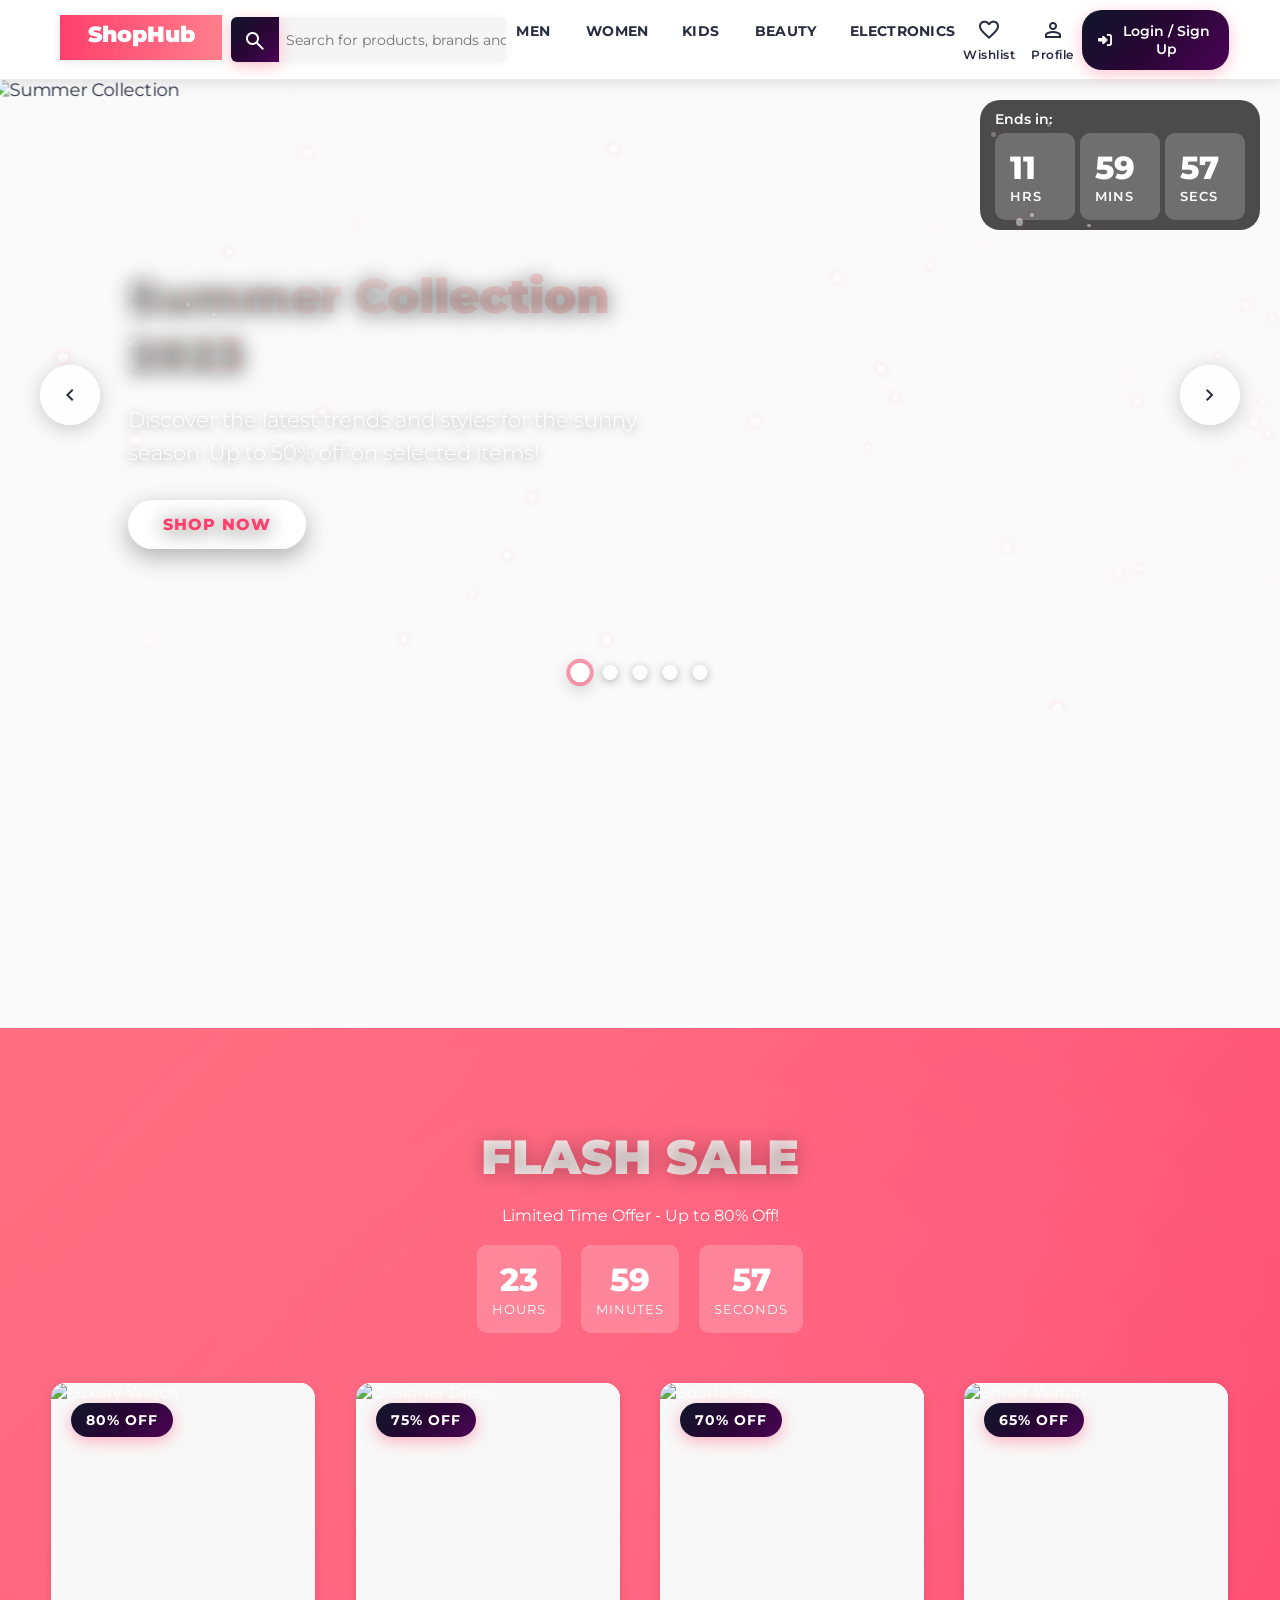
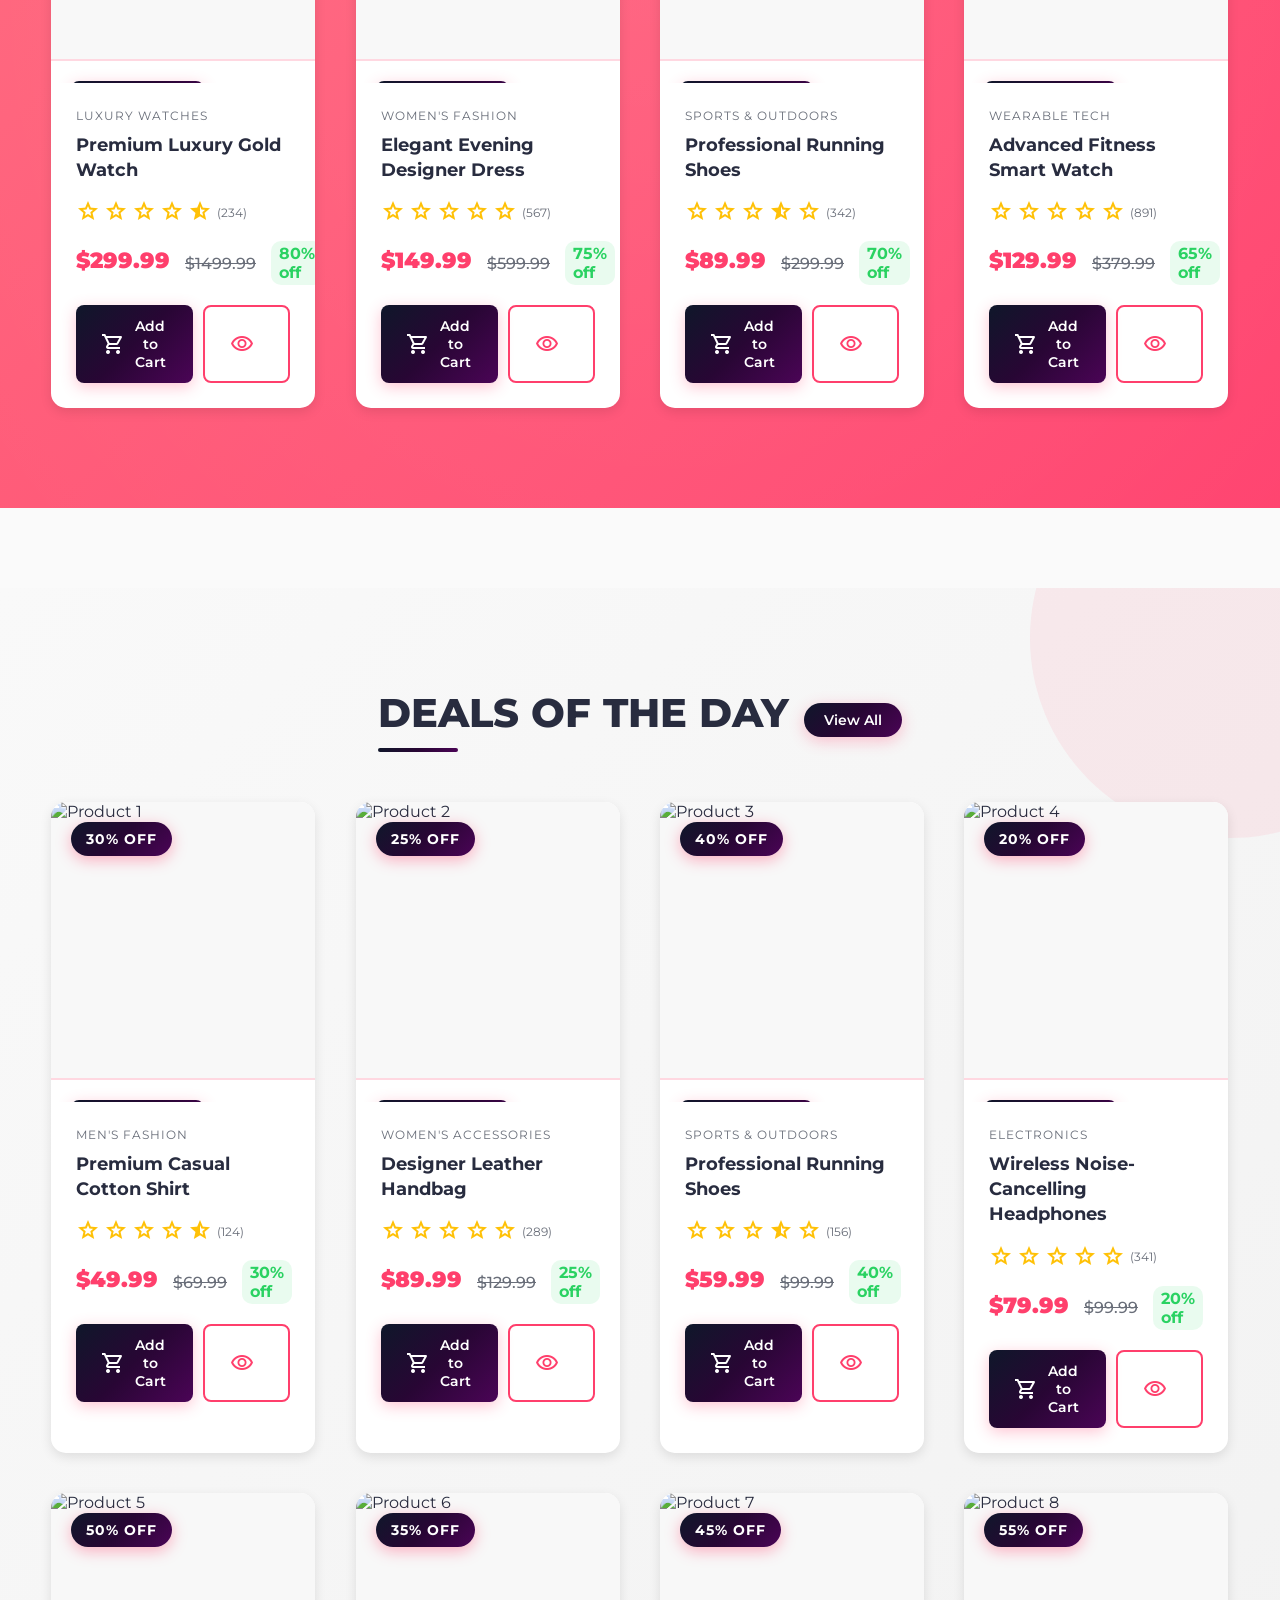
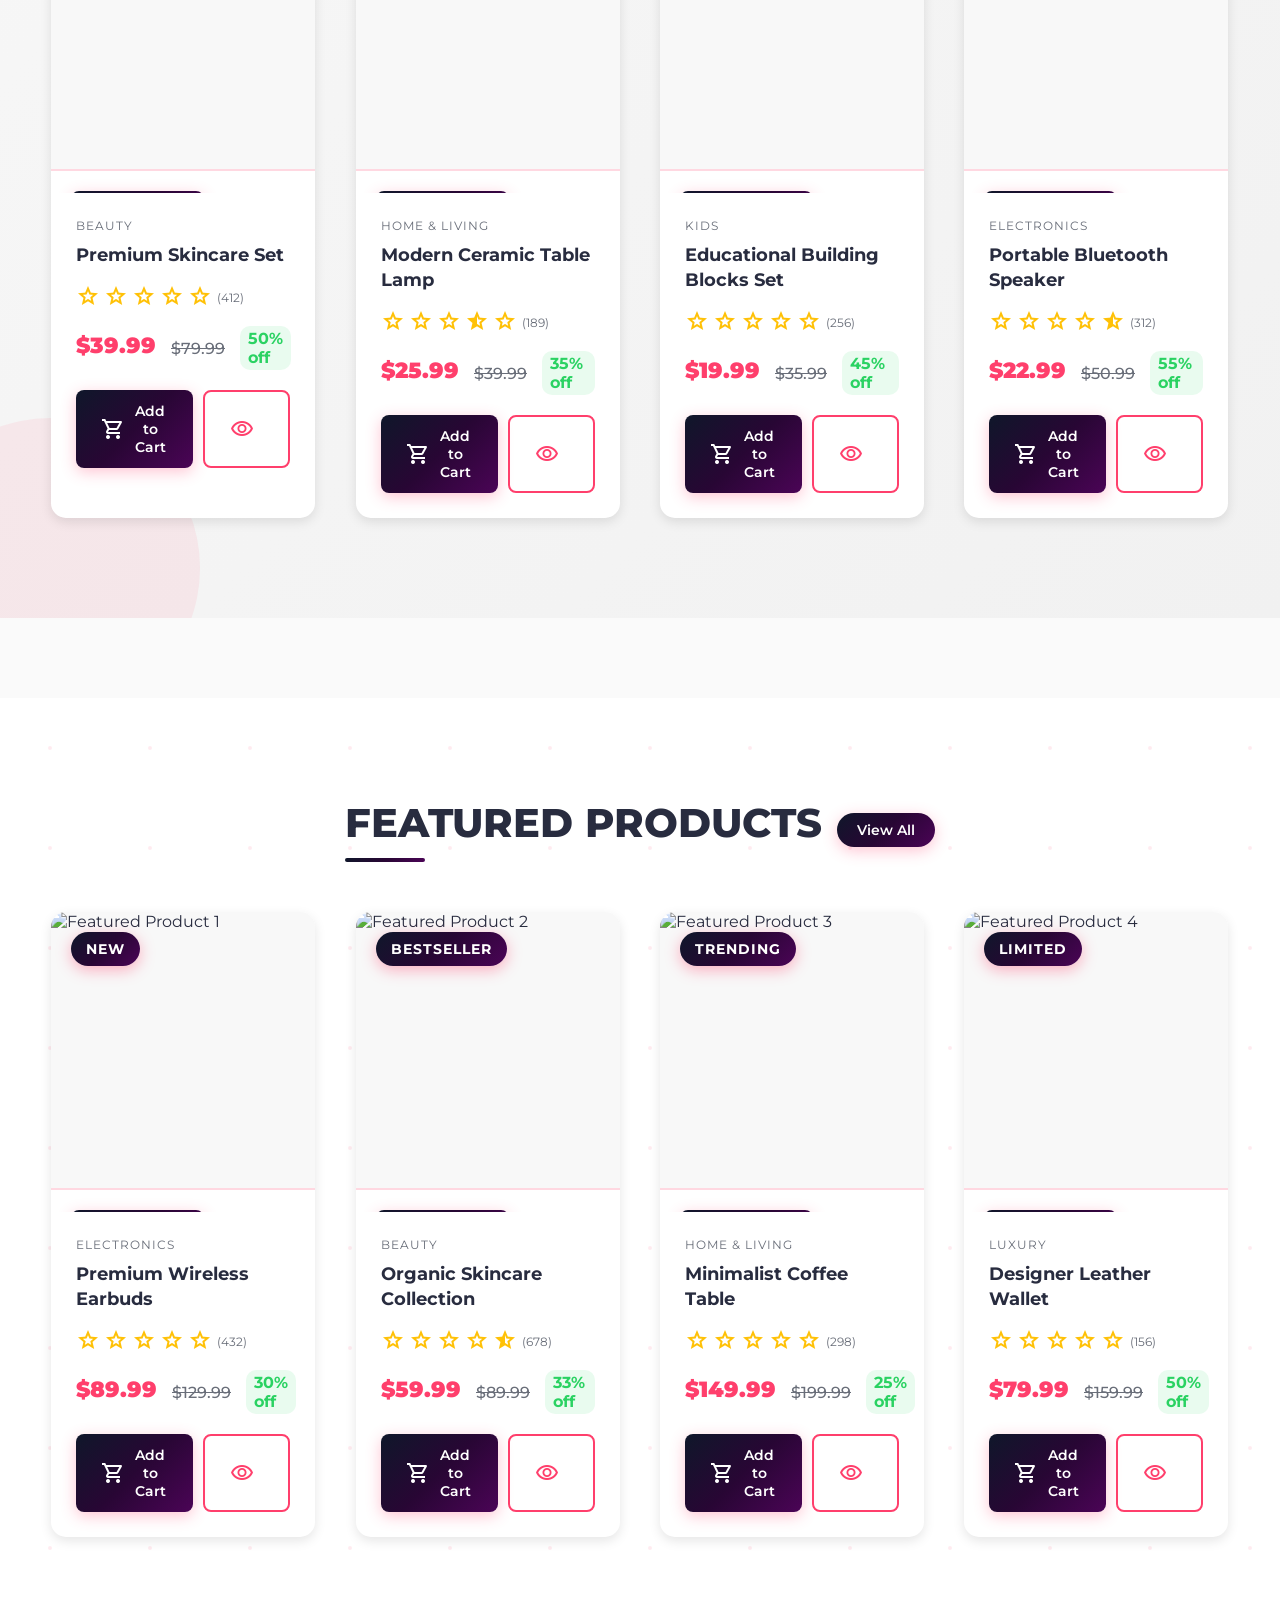
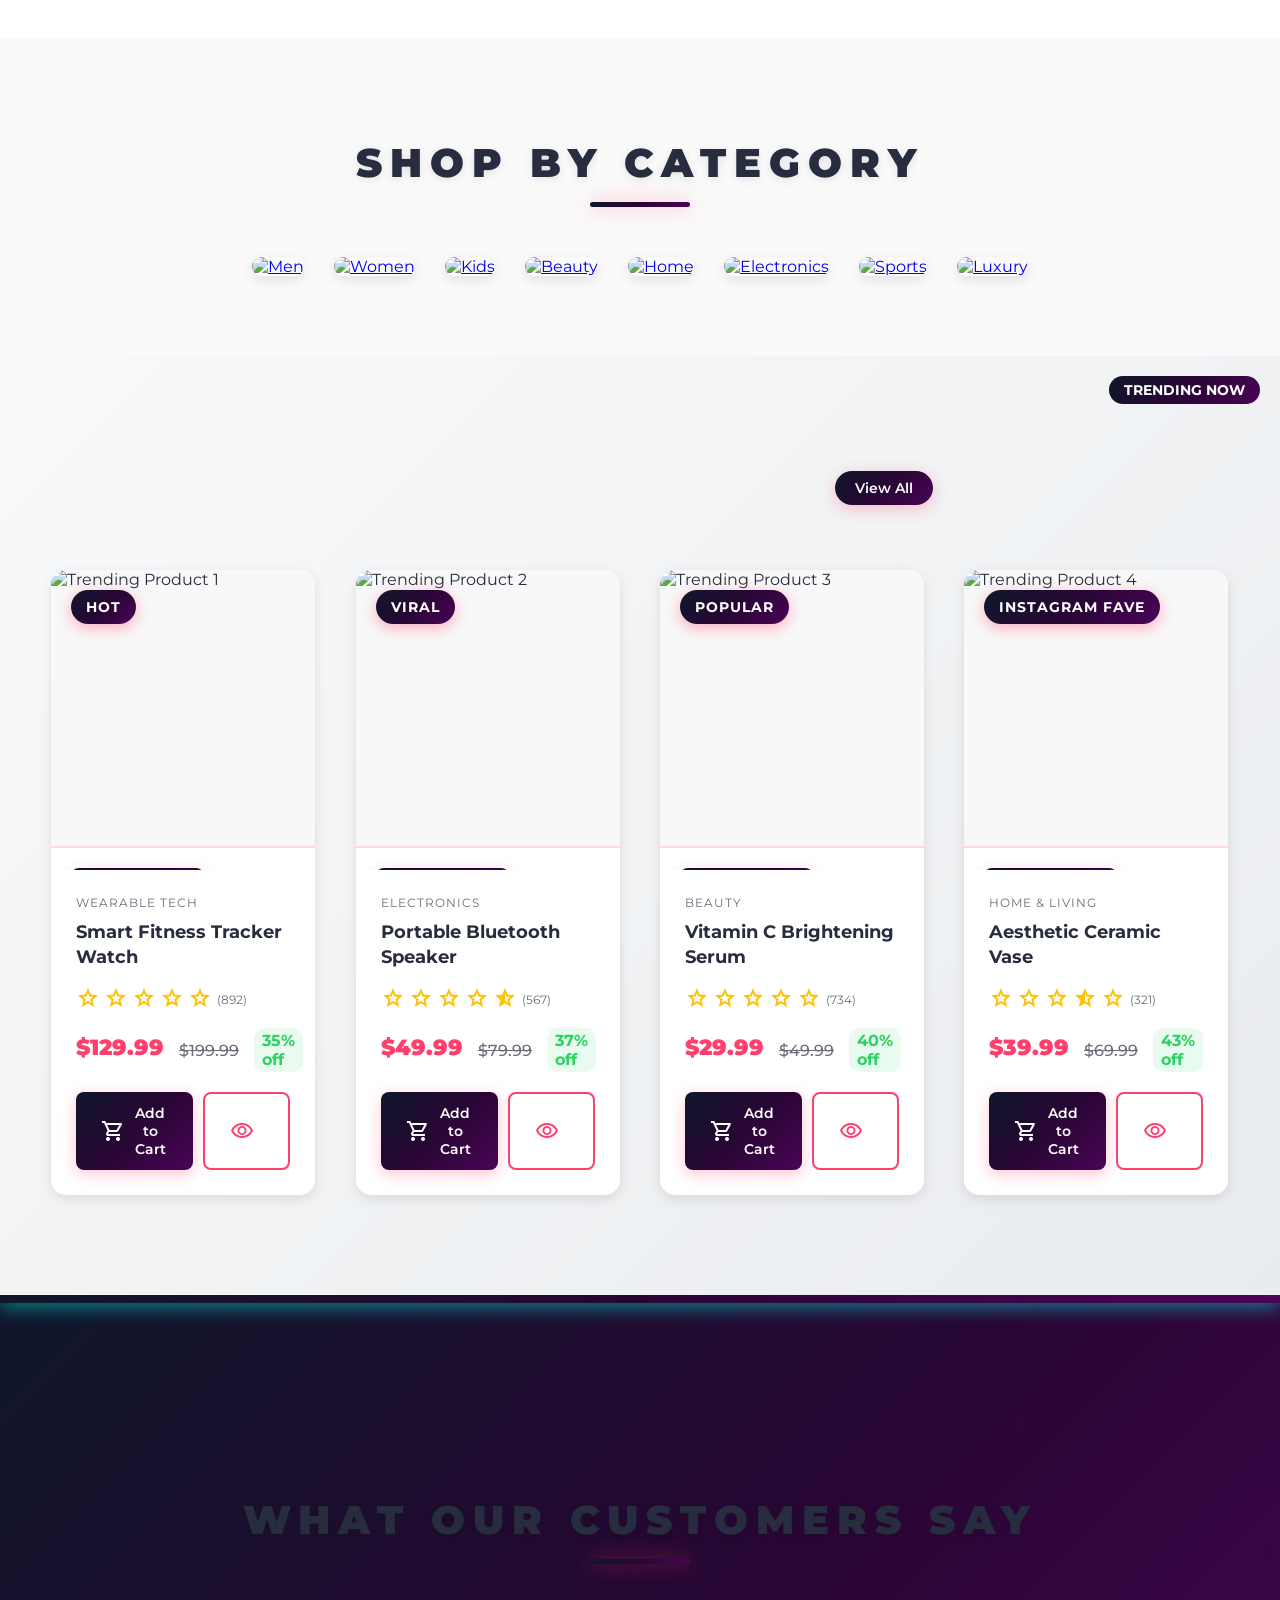
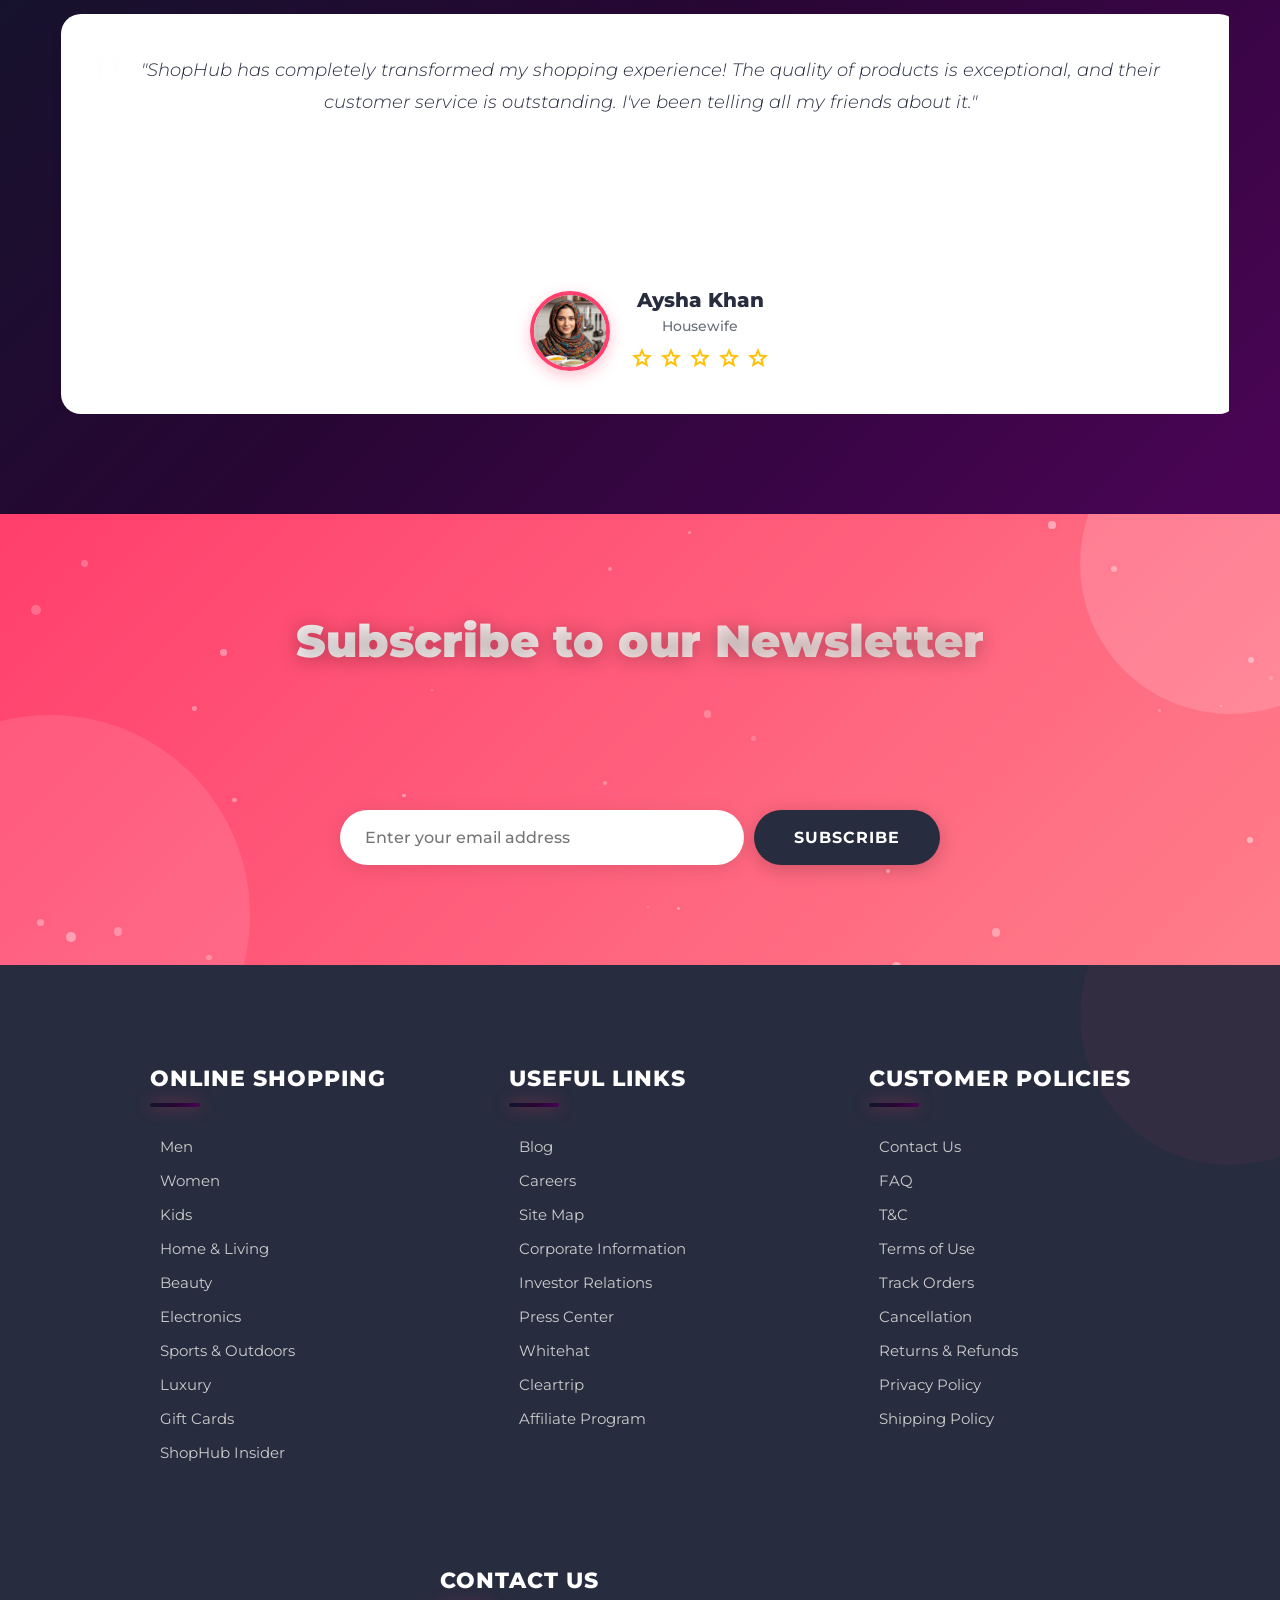
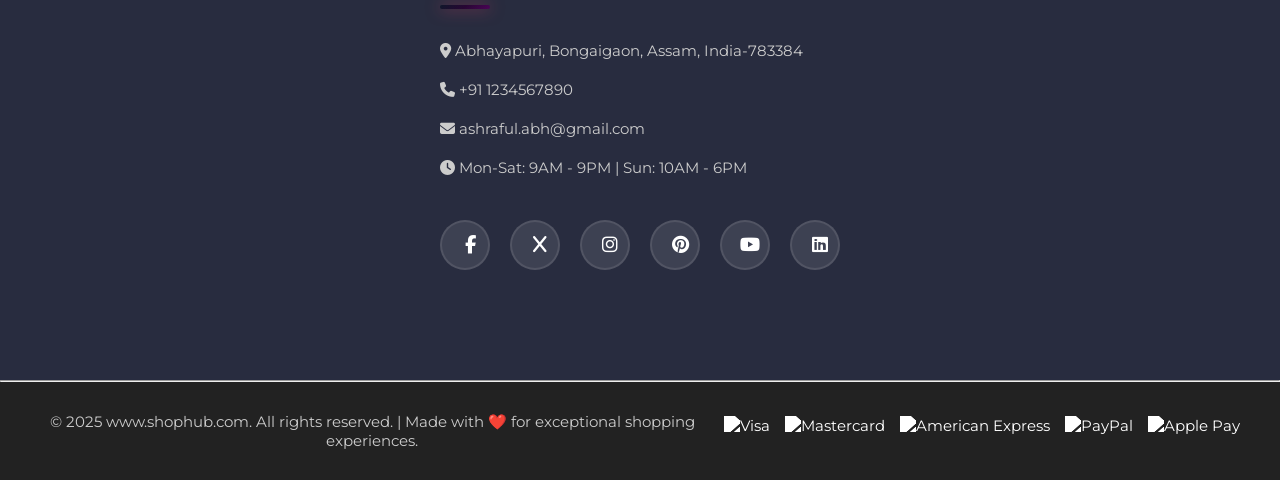
==== index.html @ 22084735 "Fresh start with new code" ====
<!DOCTYPE html>
<html lang="en">
<head>
    <meta charset="UTF-8">
    <meta name="viewport" content="width=device-width, initial-scale=1.0, maximum-scale=1.0, user-scalable=no">
    <title>ShopHub - Ultimate Modern E-commerce Experience</title>
    <link rel="stylesheet" href="styles.css">
    <!-- External CSS and font links -->
    <link rel="stylesheet" href="https://cdnjs.cloudflare.com/ajax/libs/font-awesome/6.4.0/css/all.min.css">
    <link rel="stylesheet" href="https://fonts.googleapis.com/css2?family=Material+Symbols+Outlined:opsz,wght,FILL,GRAD@20..48,100..700,0..1,-50..200">
    <link href="https://unpkg.com/aos@2.3.1/dist/aos.css" rel="stylesheet">
    <link href="https://fonts.googleapis.com/css2?family=Montserrat:wght@300;400;500;600;700;800;900&display=swap" rel="stylesheet">
    <link rel="stylesheet" href="https://cdnjs.cloudflare.com/ajax/libs/animate.css/4.1.1/animate.min.css"/>
    <link rel="stylesheet" href="https://cdn.jsdelivr.net/npm/swiper@10/swiper-bundle.min.css"/>
   
</head>
<body>
    <!-- Preloader -->
    <div class="preloader">
        <div class="preloader-content">
            <svg class="preloader-logo" viewBox="0 0 100 100">
                <defs>
                    <linearGradient id="preloaderGradient" x1="0%" y1="0%" x2="100%" y2="0%">
                        <stop offset="0%" stop-color="#ff3f6c" />
                        <stop offset="100%" stop-color="#ff7e8b" />
                    </linearGradient>
                </defs>
                <circle cx="50" cy="50" r="40" fill="url(#preloaderGradient)" />
                <text x="50" y="55" font-family="Montserrat" font-weight="800" font-size="16" fill="white" text-anchor="middle">ShopHub</text>
            </svg>
            <div class="loader"></div>
            <div class="loader-text">LOADING EXPERIENCE...</div>
        </div>
    </div>
    
    <!-- Header Section -->
    <header id="header">
        <!-- Logo Container -->
        <div class="logo_container">
            <a href="#">
                <svg class="ShopHub_Home" width="180" height="50" viewBox="0 0 180 50">
                    <defs>
                        <linearGradient id="logoGradient" x1="0%" y1="0%" x2="100%" y2="0%">
                            <stop offset="0%" stop-color="#ff3f6c" />
                            <stop offset="100%" stop-color="#ff7e8b" />
                        </linearGradient>
                    </defs>
                    <path fill="url(#logoGradient)" d="M0,0 L180,0 L180,50 L0,50 Z" />
                    <text x="90" y="30" font-family="Montserrat" font-weight="900" font-size="24" fill="white" text-anchor="middle">ShopHub</text>
                </svg>
            </a>
        </div>
        
        <!-- Search Bar -->
        <div class="search_bar">
            <span class="material-symbols-outlined search_icon">search</span>
            <input class="search_input" placeholder="Search for products, brands and more">
        </div>
        
        <!-- Hamburger Menu -->
        <div class="hamburger">
            <span></span>
            <span></span>
            <span></span>
        </div>
        
        <!-- Navigation Bar -->
        <nav class="nav_bar">
            <div class="dropdown">
                <a href="#">Men</a>
                <div class="dropdown-content">
                    <a href="#">Shoes</a>
                    <a href="#">T-Shirts & Polos</a>
                    <a href="#">Jeans & Pants</a>
                    <a href="#">Jackets & Coats</a>
                    <a href="#">Suits & Blazers</a>
                    <a href="#">Accessories</a>
                    <a href="#">More...</a>
                </div>
            </div>
            <div class="dropdown">
                <a href="#">Women</a>
                <div class="dropdown-content">
                    <a href="#">Dresses</a>
                    <a href="#">Tops & Blouses</a>
                    <a href="#">Jeans & Pants</a>
                    <a href="#">Skirts</a>
                    <a href="#">Jackets & Coats</a>
                    <a href="#">Lingerie</a>
                    <a href="#">More...</a>
                </div>
            </div>
            <div class="dropdown">
                <a href="#">Kids</a>
                <div class="dropdown-content">
                    <a href="#">Boys Clothing</a>
                    <a href="#">Girls Clothing</a>
                    <a href="#">Toys & Games</a>
                    <a href="#">School Supplies</a>
                    <a href="#">Baby Products</a>
                    <a href="#">Kids Shoes</a>
                    <a href="#">More...</a>
                </div>
            </div>
           
            <div class="dropdown">
                <a href="#">Beauty</a>
                <div class="dropdown-content">
                    <a href="#">Makeup</a>
                    <a href="#">Skincare</a>
                    <a href="#">Fragrance</a>
                    <a href="#">Haircare</a>
                    <a href="#">Bath & Body</a>
                    <a href="#">Tools & Brushes</a>
                    <a href="#">More...</a>
                </div>
            </div>
            <div class="dropdown">
                <a href="#">Electronics</a>
                <div class="dropdown-content">
                    <a href="#">Smartphones</a>
                    <a href="#">Laptops</a>
                    <a href="#">Tablets</a>
                    <a href="#">Audio</a>
                    <a href="#">TV & Home Theater</a>
                    <a href="#">Wearables</a>
                    <a href="#">More...</a>
                </div>
            </div>
        </nav>
        
        <!-- Action Bar -->
        <div class="action_bar">
            <a href="#" class="action_container">
                <span class="material-symbols-outlined action_icon">favorite</span>
                <span class="action_name">Wishlist</span>
            </a>
            <a href="#" class="action_container">
                <span class="material-symbols-outlined action_icon">person</span>
                <span class="action_name">Profile</span>
            </a>
            <button class="auth_btn">
                <i class="fas fa-sign-in-alt"></i> Login / Sign Up
            </button>
        </div>
    </header>
    
    <!-- Mobile Menu -->
    <div class="mobile_menu_overlay"></div>
    <div class="mobile_menu">
        <div class="mobile_menu_close">
            <span class="material-symbols-outlined">close</span>
        </div>
        <div class="mobile_nav">
            <div class="mobile_nav_item">
                <a href="#" class="mobile_nav_link">
                    <span>Men</span>
                    <span class="material-symbols-outlined">expand_more</span>
                </a>
                <div class="mobile_dropdown">
                    <div class="mobile_dropdown_content">
                        <a href="#" class="mobile_dropdown_link">Shoes</a>
                        <a href="#" class="mobile_dropdown_link">T-Shirts & Polos</a>
                        <a href="#" class="mobile_dropdown_link">Jeans & Pants</a>
                        <a href="#" class="mobile_dropdown_link">Jackets & Coats</a>
                        <a href="#" class="mobile_dropdown_link">Suits & Blazers</a>
                        <a href="#" class="mobile_dropdown_link">Accessories</a>
                        <a href="#" class="mobile_dropdown_link">More...</a>
                    </div>
                </div>
            </div>
            <div class="mobile_nav_item">
                <a href="#" class="mobile_nav_link">
                    <span>Women</span>
                    <span class="material-symbols-outlined">expand_more</span>
                </a>
                <div class="mobile_dropdown">
                    <div class="mobile_dropdown_content">
                        <a href="#" class="mobile_dropdown_link">Dresses</a>
                        <a href="#" class="mobile_dropdown_link">Tops & Blouses</a>
                        <a href="#" class="mobile_dropdown_link">Jeans & Pants</a>
                        <a href="#" class="mobile_dropdown_link">Skirts</a>
                        <a href="#" class="mobile_dropdown_link">Jackets & Coats</a>
                        <a href="#" class="mobile_dropdown_link">Lingerie</a>
                        <a href="#" class="mobile_dropdown_link">More...</a>
                    </div>
                </div>
            </div>
            <div class="mobile_nav_item">
                <a href="#" class="mobile_nav_link">
                    <span>Kids</span>
                    <span class="material-symbols-outlined">expand_more</span>
                </a>
                <div class="mobile_dropdown">
                    <div class="mobile_dropdown_content">
                        <a href="#" class="mobile_dropdown_link">Boys Clothing</a>
                        <a href="#" class="mobile_dropdown_link">Girls Clothing</a>
                        <a href="#" class="mobile_dropdown_link">Toys & Games</a>
                        <a href="#" class="mobile_dropdown_link">School Supplies</a>
                        <a href="#" class="mobile_dropdown_link">Baby Products</a>
                        <a href="#" class="mobile_dropdown_link">Kids Shoes</a>
                        <a href="#" class="mobile_dropdown_link">More...</a>
                    </div>
                </div>
            </div>
           
            <div class="mobile_nav_item">
                <a href="#" class="mobile_nav_link">
                    <span>Beauty</span>
                    <span class="material-symbols-outlined">expand_more</span>
                </a>
                <div class="mobile_dropdown">
                    <div class="mobile_dropdown_content">
                        <a href="#" class="mobile_dropdown_link">Makeup</a>
                        <a href="#" class="mobile_dropdown_link">Skincare</a>
                        <a href="#" class="mobile_dropdown_link">Fragrance</a>
                        <a href="#" class="mobile_dropdown_link">Haircare</a>
                        <a href="#" class="mobile_dropdown_link">Bath & Body</a>
                        <a href="#" class="mobile_dropdown_link">Tools & Brushes</a>
                        <a href="#" class="mobile_dropdown_link">More...</a>
                    </div>
                </div>
            </div>
            <div class="mobile_nav_item">
                <a href="#" class="mobile_nav_link">
                    <span>Electronics</span>
                    <span class="material-symbols-outlined">expand_more</span>
                </a>
                <div class="mobile_dropdown">
                    <div class="mobile_dropdown_content">
                        <a href="#" class="mobile_dropdown_link">Smartphones</a>
                        <a href="#" class="mobile_dropdown_link">Laptops</a>
                        <a href="#" class="mobile_dropdown_link">Tablets</a>
                        <a href="#" class="mobile_dropdown_link">Audio</a>
                        <a href="#" class="mobile_dropdown_link">TV & Home Theater</a>
                        <a href="#" class="mobile_dropdown_link">Wearables</a>
                        <a href="#" class="mobile_dropdown_link">More...</a>
                    </div>
                </div>
            </div>
        </div>
        
        <div class="mobile_search">
            <input type="text" class="mobile_search_input" placeholder="Search for products...">
            <span class="material-symbols-outlined mobile_search_icon">search</span>
        </div>
        
        <div class="mobile_auth">
            <button class="auth_btn" style="width: 100%;">
                <i class="fas fa-sign-in-alt"></i> Login / Sign Up
            </button>
        </div>
    </div>
    
    <!-- Main Content Section -->
    <main>
        <!-- Banner Carousel with 5 images -->
        <div class="banner-container">
            <div class="carousel">
                <div class="carousel-item active">
                    <img src="https://images.unsplash.com/photo-1607082348824-0a96f2a4b9da?ixlib=rb-4.0.3&ixid=M3wxMjA3fDB8MHxwaG90by1wYWdlfHx8fGVufDB8fHx8fA%3D%3D&auto=format&fit=crop&w=1470&q=80" alt="Summer Collection">
                    <div class="carousel-content">
                        <h2>Summer Collection 2023</h2>
                        <p>Discover the latest trends and styles for the sunny season. Up to 50% off on selected items!</p>
                        <a href="#" class="carousel-btn">Shop Now</a>
                    </div>
                    <div class="sale-countdown">
                        <div>Ends in:</div>
                        <div class="countdown-timer">
                            <div class="timer-unit"><span class="timer-value">24</span><span class="timer-label">HRS</span></div>
                            <div class="timer-unit"><span class="timer-value">36</span><span class="timer-label">MINS</span></div>
                            <div class="timer-unit"><span class="timer-value">15</span><span class="timer-label">SECS</span></div>
                        </div>
                    </div>
                </div>
                <div class="carousel-item">
                    <img src="https://t3.ftcdn.net/jpg/05/47/69/58/240_F_547695839_IujiLmCh7AgbYd2Eyk5hgQcCYftTqQxV.jpg" alt="New Arrivals">
                    <div class="carousel-content">
                        <h2>New Arrivals</h2>
                        <p>Be the first to explore our newest products. Limited stock available!</p>
                        <a href="#" class="carousel-btn">Explore</a>
                    </div>
                    <div class="stock-indicator">HOT NEW</div>
                </div>
                <div class="carousel-item">
                    <img src="https://images.unsplash.com/photo-1558769132-cb1aea458c5e?ixlib=rb-4.0.3&ixid=M3wxMjA3fDB8MHxwaG90by1wYWdlfHx8fGVufDB8fHx8fA%3D%3D&auto=format&fit=crop&w=1474&q=80" alt="Special Discounts">
                    <div class="carousel-content">
                        <h2>Special Discounts</h2>
                        <p>Up to 70% off on selected items. Limited time offer - don't miss out!</p>
                        <a href="#" class="carousel-btn">Grab Deals</a>
                    </div>
                    <div class="sale-countdown">
                        <div>Flash Sale:</div>
                        <div class="countdown-timer">
                            <div class="timer-unit"><span class="timer-value">12</span><span class="timer-label">HRS</span></div>
                            <div class="timer-unit"><span class="timer-value">45</span><span class="timer-label">MINS</span></div>
                            <div class="timer-unit"><span class="timer-value">30</span><span class="timer-label">SECS</span></div>
                        </div>
                    </div>
                </div>
                <div class="carousel-item">
                    <img src="https://images.unsplash.com/photo-1581338834647-b0fb40704e21?ixlib=rb-4.0.3&ixid=M3wxMjA3fDB8MHxwaG90by1wYWdlfHx8fGVufDB8fHx8fA%3D%3D&auto=format&fit=crop&w=1374&q=80" alt="Winter Essentials">
                    <div class="carousel-content">
                        <h2>Winter Essentials</h2>
                        <p>Stay warm and stylish with our winter collection. Premium quality guaranteed!</p>
                        <a href="#" class="carousel-btn">Discover</a>
                    </div>
                    <div class="stock-indicator low-stock">LOW STOCK</div>
                </div>
                <div class="carousel-item">
                    <img src="young-man-holding-shopping-bags-showing-mobile-phone-screen-money-application-standing-yell.jpg" alt="Luxury Brands">
                    <div class="carousel-content">
                        <h2>Luxury Brands</h2>
                        <p>Experience premium quality with our luxury brand collection. Free shipping on all orders!</p>
                        <a href="#" class="carousel-btn">Shop Luxury</a>
                    </div>
                    <div class="stock-indicator">PREMIUM</div>
                </div>
            </div>
            <div class="carousel-controls">
                <div class="carousel-dot active" data-index="0"></div>
                <div class="carousel-dot" data-index="1"></div>
                <div class="carousel-dot" data-index="2"></div>
                <div class="carousel-dot" data-index="3"></div>
                <div class="carousel-dot" data-index="4"></div>
            </div>
            <div class="carousel-nav">
                <div class="carousel-nav-btn prev">
                    <span class="material-symbols-outlined">chevron_left</span>
                </div>
                <div class="carousel-nav-btn next">
                    <span class="material-symbols-outlined">chevron_right</span>
                </div>
            </div>
            <div class="particles" id="particles-1"></div>
        </div>
        
        <!-- Medal Worthy Brands Section -->
        <div class="category_heading" data-aos="fade-up">MEDAL WORTHY BRANDS TO BAG</div>
        <div class="category_items">
            <a href="#" data-aos="flip-left" data-aos-delay="100">
                <img class="sale_item" src="https://images.unsplash.com/photo-1542291026-7eec264c27ff?ixlib=rb-4.0.3&ixid=M3wxMjA3fDB8MHxwaG90by1wYWdlfHx8fGVufDB8fHx8fA%3D%3D&auto=format&fit=crop&w=1470&q=80" alt="Nike">
                <div class="category-overlay">
                    <h3>Nike</h3>
                    <p>Sportswear & Footwear</p>
                </div>
                <div class="product-hover-icons">
                    <div class="hover-icon">
                        <span class="material-symbols-outlined">favorite</span>
                    </div>
                    <div class="hover-icon">
                        <span class="material-symbols-outlined">visibility</span>
                    </div>
                </div>
            </a>
            <a href="#" data-aos="flip-left" data-aos-delay="200">
                <img class="sale_item" src="https://assets.adidas.com/images/w_766,h_766,f_auto,q_auto,fl_lossy,c_fill,g_auto/7bc16c0933f849a1bbeba3470047af60_9366/stan-smith-shoes.jpg" alt="Adidas">
                <div class="category-overlay">
                    <h3>Adidas</h3>
                    <p>Sneakers & Apparel</p>
                </div>
                <div class="product-hover-icons">
                    <div class="hover-icon">
                        <span class="material-symbols-outlined">favorite</span>
                    </div>
                    <div class="hover-icon">
                        <span class="material-symbols-outlined">visibility</span>
                    </div>
                </div>
            </a>
            <a href="#" data-aos="flip-left" data-aos-delay="300">
                <img class="sale_item" src="https://images.puma.com/image/upload/f_auto,q_auto,b_rgb:fafafa,w_500,h_500/global/310147/11/sv01/fnd/IND/fmt/png/PWR-NITRO%E2%84%A2-SQD-2-Women's-Training-Shoes" alt="Puma">
                <div class="category-overlay">
                    <h3>Puma</h3>
                    <p>Sportswear & Lifestyle</p>
                </div>
                <div class="product-hover-icons">
                    <div class="hover-icon">
                        <span class="material-symbols-outlined">favorite</span>
                    </div>
                    <div class="hover-icon">
                        <span class="material-symbols-outlined">visibility</span>
                    </div>
                </div>
            </a>
            <a href="#" data-aos="flip-left" data-aos-delay="400">
                <img class="sale_item" src="https://static.zara.net/assets/public/554c/8fcc/8baf4c0a8bfe/5c7d2360cbb5/01063305914-000-e1/01063305914-000-e1.jpg?ts=1754985848755&w=330" alt="Zara">
                <div class="category-overlay">
                    <h3>Zara</h3>
                    <p>Fashion & Trends</p>
                </div>
                <div class="product-hover-icons">
                    <div class="hover-icon">
                        <span class="material-symbols-outlined">favorite</span>
                    </div>
                    <div class="hover-icon">
                        <span class="material-symbols-outlined">visibility</span>
                    </div>
                </div>
            </a>
            <a href="#" data-aos="flip-left" data-aos-delay="500">
                <img class="sale_item" src="https://image.hm.com/assets/hm/7b/0f/7b0fbc38690a8d4285f6036d23b2f103a9276c85.jpg?imwidth=1536" alt="H&M">
                <div class="category-overlay">
                    <h3>H&M</h3>
                    <p>Affordable Fashion</p>
                </div>
                <div class="product-hover-icons">
                    <div class="hover-icon">
                        <span class="material-symbols-outlined">favorite</span>
                    </div>
                    <div class="hover-icon">
                        <span class="material-symbols-outlined">visibility</span>
                    </div>
                </div>
            </a>
            <a href="#" data-aos="flip-left" data-aos-delay="600">
                <img class="sale_item" src="https://akm-img-a-in.tosshub.com/indiatoday/images/story/202201/Apple_in_2022.jpg?size=690:388" alt="Apple">
                <div class="category-overlay">
                    <h3>Apple</h3>
                    <p>Technology & Innovation</p>
                </div>
                <div class="product-hover-icons">
                    <div class="hover-icon">
                        <span class="material-symbols-outlined">favorite</span>
                    </div>
                    <div class="hover-icon">
                        <span class="material-symbols-outlined">visibility</span>
                    </div>
                </div>
            </a>
            <a href="#" data-aos="flip-left" data-aos-delay="700">
                <img class="sale_item" src="https://rukminim2.flixcart.com/image/312/312/xif0q/mobile/3/b/y/-original-imahfeyq4y3rzgct.jpeg?q=70" alt="Samsung">
                <div class="category-overlay">
                    <h3>Samsung</h3>
                    <p>Electronics & Gadgets</p>
                </div>
                <div class="product-hover-icons">
                    <div class="hover-icon">
                        <span class="material-symbols-outlined">favorite</span>
                    </div>
                    <div class="hover-icon">
                        <span class="material-symbols-outlined">visibility</span>
                    </div>
                </div>
            </a>
            <a href="#" data-aos="flip-left" data-aos-delay="800">
                <img class="sale_item" src="https://rukminim2.flixcart.com/image/612/612/xif0q/sling-bag/h/s/0/-original-imah5db6mm4jcfz3.jpeg?q=70" alt="Louis Vuitton">
                <div class="category-overlay">
                    <h3>Louis Vuitton</h3>
                    <p>Luxury Bags & Accessories</p>
                </div>
                <div class="product-hover-icons">
                    <div class="hover-icon">
                        <span class="material-symbols-outlined">favorite</span>
                    </div>
                    <div class="hover-icon">
                        <span class="material-symbols-outlined">visibility</span>
                    </div>
                </div>
            </a>
        </div>
        
        <!-- Flash Sale Section -->
        <section class="flash-sale">
            <div class="flash-sale-header">
                <h2 class="flash-sale-title">FLASH SALE</h2>
                <p>Limited Time Offer - Up to 80% Off!</p>
                <div class="flash-sale-timer">
                    <div class="timer-unit">
                        <span class="timer-value">23</span>
                        <span class="timer-label">HOURS</span>
                    </div>
                    <div class="timer-unit">
                        <span class="timer-value">59</span>
                        <span class="timer-label">MINUTES</span>
                    </div>
                    <div class="timer-unit">
                        <span class="timer-value">45</span>
                        <span class="timer-label">SECONDS</span>
                    </div>
                </div>
            </div>
            <div class="products-grid">
                <div class="product-card" data-aos="fade-up">
                    <div class="product-badge">80% OFF</div>
                    <div class="product-img-container">
                        <img class="product-img" src="https://cdn1.ethoswatches.com/media/catalog/product/cache/06b0325fe0d1ea074c67035fe5935845/g/i/girard-perregaux-laureato-81010-52-436-52a.jpg" alt="Luxury Watch">
                        <div class="product-quick-view">
                            <button class="btn btn-primary">Quick View</button>
                        </div>
                        <div class="product-hover-icons">
                            <div class="hover-icon">
                                <span class="material-symbols-outlined">favorite</span>
                            </div>
                            <div class="hover-icon">
                                <span class="material-symbols-outlined">compare_arrows</span>
                            </div>
                        </div>
                    </div>
                    <div class="product-info">
                        <div class="product-category">LUXURY WATCHES</div>
                        <h3 class="product-title">Premium Luxury Gold Watch</h3>
                        <div class="product-rating">
                            <div class="stars">
                                <span class="material-symbols-outlined">star</span>
                                <span class="material-symbols-outlined">star</span>
                                <span class="material-symbols-outlined">star</span>
                                <span class="material-symbols-outlined">star</span>
                                <span class="material-symbols-outlined">star_half</span>
                            </div>
                            <div class="rating-count">(234)</div>
                        </div>
                        <div class="product-price">
                            <span class="current-price">$299.99</span>
                            <span class="old-price">$1499.99</span>
                            <span class="discount">80% off</span>
                        </div>
                        <div class="product-actions">
                            <button class="btn btn-primary"><span class="material-symbols-outlined">shopping_cart</span> Add to Cart</button>
                            <button class="btn btn-secondary"><span class="material-symbols-outlined">visibility</span></button>
                        </div>
                    </div>
                </div>
                <div class="product-card" data-aos="fade-up" data-aos-delay="100">
                    <div class="product-badge">75% OFF</div>
                    <div class="product-img-container">
                        <img class="product-img" src="https://www.omsara.co.uk/wp-content/uploads/IMG_2609.jpeg" alt="Designer Dress">
                        <div class="product-quick-view">
                            <button class="btn btn-primary">Quick View</button>
                        </div>
                        <div class="product-hover-icons">
                            <div class="hover-icon">
                                <span class="material-symbols-outlined">favorite</span>
                            </div>
                            <div class="hover-icon">
                                <span class="material-symbols-outlined">compare_arrows</span>
                            </div>
                        </div>
                    </div>
                    <div class="product-info">
                        <div class="product-category">WOMEN'S FASHION</div>
                        <h3 class="product-title">Elegant Evening Designer Dress</h3>
                        <div class="product-rating">
                            <div class="stars">
                                <span class="material-symbols-outlined">star</span>
                                <span class="material-symbols-outlined">star</span>
                                <span class="material-symbols-outlined">star</span>
                                <span class="material-symbols-outlined">star</span>
                                <span class="material-symbols-outlined">star</span>
                            </div>
                            <div class="rating-count">(567)</div>
                        </div>
                        <div class="product-price">
                            <span class="current-price">$149.99</span>
                            <span class="old-price">$599.99</span>
                            <span class="discount">75% off</span>
                        </div>
                        <div class="product-actions">
                            <button class="btn btn-primary"><span class="material-symbols-outlined">shopping_cart</span> Add to Cart</button>
                            <button class="btn btn-secondary"><span class="material-symbols-outlined">visibility</span></button>
                        </div>
                    </div>
                </div>
                <div class="product-card" data-aos="fade-up" data-aos-delay="200">
                    <div class="product-badge">70% OFF</div>
                    <div class="product-img-container">
                        <img class="product-img" src="https://images.unsplash.com/photo-1542291026-7eec264c27ff?ixlib=rb-4.0.3&ixid=M3wxMjA3fDB8MHxwaG90by1wYWdlfHx8fGVufDB8fHx8fA%3D%3D&auto=format&fit=crop&w=1470&q=80" alt="Sports Shoes">
                        <div class="product-quick-view">
                            <button class="btn btn-primary">Quick View</button>
                        </div>
                        <div class="product-hover-icons">
                            <div class="hover-icon">
                                <span class="material-symbols-outlined">favorite</span>
                            </div>
                            <div class="hover-icon">
                                <span class="material-symbols-outlined">compare_arrows</span>
                            </div>
                        </div>
                    </div>
                    <div class="product-info">
                        <div class="product-category">SPORTS & OUTDOORS</div>
                        <h3 class="product-title">Professional Running Shoes</h3>
                        <div class="product-rating">
                            <div class="stars">
                                <span class="material-symbols-outlined">star</span>
                                <span class="material-symbols-outlined">star</span>
                                <span class="material-symbols-outlined">star</span>
                                <span class="material-symbols-outlined">star_half</span>
                                <span class="material-symbols-outlined">star_border</span>
                            </div>
                            <div class="rating-count">(342)</div>
                        </div>
                        <div class="product-price">
                            <span class="current-price">$89.99</span>
                            <span class="old-price">$299.99</span>
                            <span class="discount">70% off</span>
                        </div>
                        <div class="product-actions">
                            <button class="btn btn-primary"><span class="material-symbols-outlined">shopping_cart</span> Add to Cart</button>
                            <button class="btn btn-secondary"><span class="material-symbols-outlined">visibility</span></button>
                        </div>
                    </div>
                </div>
                <div class="product-card" data-aos="fade-up" data-aos-delay="300">
                    <div class="product-badge">65% OFF</div>
                    <div class="product-img-container">
                        <img class="product-img" src="https://images.unsplash.com/photo-1523275335684-37898b6baf30?ixlib=rb-4.0.3&ixid=M3wxMjA3fDB8MHxwaG90by1wYWdlfHx8fGVufDB8fHx8fA%3D%3D&auto=format&fit=crop&w=1470&q=80" alt="Smart Watch">
                        <div class="product-quick-view">
                            <button class="btn btn-primary">Quick View</button>
                        </div>
                        <div class="product-hover-icons">
                            <div class="hover-icon">
                                <span class="material-symbols-outlined">favorite</span>
                            </div>
                            <div class="hover-icon">
                                <span class="material-symbols-outlined">compare_arrows</span>
                            </div>
                        </div>
                    </div>
                    <div class="product-info">
                        <div class="product-category">WEARABLE TECH</div>
                        <h3 class="product-title">Advanced Fitness Smart Watch</h3>
                        <div class="product-rating">
                            <div class="stars">
                                <span class="material-symbols-outlined">star</span>
                                <span class="material-symbols-outlined">star</span>
                                <span class="material-symbols-outlined">star</span>
                                <span class="material-symbols-outlined">star</span>
                                <span class="material-symbols-outlined">star</span>
                            </div>
                            <div class="rating-count">(891)</div>
                        </div>
                        <div class="product-price">
                            <span class="current-price">$129.99</span>
                            <span class="old-price">$379.99</span>
                            <span class="discount">65% off</span>
                        </div>
                        <div class="product-actions">
                            <button class="btn btn-primary"><span class="material-symbols-outlined">shopping_cart</span> Add to Cart</button>
                            <button class="btn btn-secondary"><span class="material-symbols-outlined">visibility</span></button>
                        </div>
                    </div>
                </div>
            </div>
        </section>
        
        <!-- Deals of the Day Section -->
        <section class="deals-section">
            <div class="section-title">
                <h2 data-aos="fade-up">DEALS OF THE DAY</h2>
                <button class="view-all">View All</button>
            </div>
            <div class="products-grid">
                <div class="product-card" data-aos="fade-up">
                    <div class="product-badge">30% OFF</div>
                    <div class="product-img-container">
                        <img class="product-img" src="https://encrypted-tbn0.gstatic.com/shopping?q=tbn:ANd9GcSldjEhUICcFtL8ngg7GarqEI8hLzC7BckGXDGLtGY24nXhrcmY0RIulWbo555Vy4F0-gAeQ_GKA9aAud4377nh-0zUuMZBdtu6M5mpzho" alt="Product 1">
                        <div class="product-quick-view">
                            <button class="btn btn-primary">Quick View</button>
                        </div>
                        <div class="product-hover-icons">
                            <div class="hover-icon">
                                <span class="material-symbols-outlined">favorite</span>
                            </div>
                            <div class="hover-icon">
                                <span class="material-symbols-outlined">compare_arrows</span>
                            </div>
                        </div>
                    </div>
                    <div class="product-info">
                        <div class="product-category">MEN'S FASHION</div>
                        <h3 class="product-title">Premium Casual Cotton Shirt</h3>
                        <div class="product-rating">
                            <div class="stars">
                                <span class="material-symbols-outlined">star</span>
                                <span class="material-symbols-outlined">star</span>
                                <span class="material-symbols-outlined">star</span>
                                <span class="material-symbols-outlined">star</span>
                                <span class="material-symbols-outlined">star_half</span>
                            </div>
                            <div class="rating-count">(124)</div>
                        </div>
                        <div class="product-price">
                            <span class="current-price">$49.99</span>
                            <span class="old-price">$69.99</span>
                            <span class="discount">30% off</span>
                        </div>
                        <div class="product-actions">
                            <button class="btn btn-primary"><span class="material-symbols-outlined">shopping_cart</span> Add to Cart</button>
                            <button class="btn btn-secondary"><span class="material-symbols-outlined">visibility</span></button>
                        </div>
                    </div>
                </div>
                <div class="product-card" data-aos="fade-up" data-aos-delay="100">
                    <div class="product-badge">25% OFF</div>
                    <div class="product-img-container">
                        <img class="product-img" src="https://encrypted-tbn0.gstatic.com/shopping?q=tbn:ANd9GcTxkg4tWzgfPA42vMFcQD8z5lgoGCPWI-id2At-zI9Z2uIlsJGVlHCU59TIVSWw7bpww9EfhzePAVmbMTdzHSmCkRk51i-poAeeSwlZT8EKO_4HXQQWaYh_Hw" alt="Product 2">
                        <div class="product-quick-view">
                            <button class="btn btn-primary">Quick View</button>
                        </div>
                        <div class="product-hover-icons">
                            <div class="hover-icon">
                                <span class="material-symbols-outlined">favorite</span>
                            </div>
                            <div class="hover-icon">
                                <span class="material-symbols-outlined">compare_arrows</span>
                            </div>
                        </div>
                    </div>
                    <div class="product-info">
                        <div class="product-category">WOMEN'S ACCESSORIES</div>
                        <h3 class="product-title">Designer Leather Handbag</h3>
                        <div class="product-rating">
                            <div class="stars">
                                <span class="material-symbols-outlined">star</span>
                                <span class="material-symbols-outlined">star</span>
                                <span class="material-symbols-outlined">star</span>
                                <span class="material-symbols-outlined">star</span>
                                <span class="material-symbols-outlined">star</span>
                            </div>
                            <div class="rating-count">(289)</div>
                        </div>
                        <div class="product-price">
                            <span class="current-price">$89.99</span>
                            <span class="old-price">$129.99</span>
                            <span class="discount">25% off</span>
                        </div>
                        <div class="product-actions">
                            <button class="btn btn-primary"><span class="material-symbols-outlined">shopping_cart</span> Add to Cart</button>
                            <button class="btn btn-secondary"><span class="material-symbols-outlined">visibility</span></button>
                        </div>
                    </div>
                </div>
                <div class="product-card" data-aos="fade-up" data-aos-delay="200">
                    <div class="product-badge">40% OFF</div>
                    <div class="product-img-container">
                        <img class="product-img" src="https://images.unsplash.com/photo-1542291026-7eec264c27ff?ixlib=rb-4.0.3&ixid=M3wxMjA3fDB8MHxwaG90by1wYWdlfHx8fGVufDB8fHx8fA%3D%3D&auto=format&fit=crop&w=1470&q=80" alt="Product 3">
                        <div class="product-quick-view">
                            <button class="btn btn-primary">Quick View</button>
                        </div>
                        <div class="product-hover-icons">
                            <div class="hover-icon">
                                <span class="material-symbols-outlined">favorite</span>
                            </div>
                            <div class="hover-icon">
                                <span class="material-symbols-outlined">compare_arrows</span>
                            </div>
                        </div>
                    </div>
                    <div class="product-info">
                        <div class="product-category">SPORTS & OUTDOORS</div>
                        <h3 class="product-title">Professional Running Shoes</h3>
                        <div class="product-rating">
                            <div class="stars">
                                <span class="material-symbols-outlined">star</span>
                                <span class="material-symbols-outlined">star</span>
                                <span class="material-symbols-outlined">star</span>
                                <span class="material-symbols-outlined">star_half</span>
                                <span class="material-symbols-outlined">star_border</span>
                            </div>
                            <div class="rating-count">(156)</div>
                        </div>
                        <div class="product-price">
                            <span class="current-price">$59.99</span>
                            <span class="old-price">$99.99</span>
                            <span class="discount">40% off</span>
                        </div>
                        <div class="product-actions">
                            <button class="btn btn-primary"><span class="material-symbols-outlined">shopping_cart</span> Add to Cart</button>
                            <button class="btn btn-secondary"><span class="material-symbols-outlined">visibility</span></button>
                        </div>
                    </div>
                </div>
                <div class="product-card" data-aos="fade-up" data-aos-delay="300">
                    <div class="product-badge">20% OFF</div>
                    <div class="product-img-container">
                        <img class="product-img" src="https://encrypted-tbn3.gstatic.com/shopping?q=tbn:ANd9GcRGtjt0kT9vY4Vz-uR-qsKStCz_HTvF-6-YHj8pkqS3ZLG3zQaoJH__iPFrIStTgJkBvqXuUsCgI2RzUwm0HEO1HaShM4WaN_Owd1O-VbBoXu57wJIjMuyq" alt="Product 4">
                        <div class="product-quick-view">
                            <button class="btn btn-primary">Quick View</button>
                        </div>
                        <div class="product-hover-icons">
                            <div class="hover-icon">
                                <span class="material-symbols-outlined">favorite</span>
                            </div>
                            <div class="hover-icon">
                                <span class="material-symbols-outlined">compare_arrows</span>
                            </div>
                        </div>
                    </div>
                    <div class="product-info">
                        <div class="product-category">ELECTRONICS</div>
                        <h3 class="product-title">Wireless Noise-Cancelling Headphones</h3>
                        <div class="product-rating">
                            <div class="stars">
                                <span class="material-symbols-outlined">star</span>
                                <span class="material-symbols-outlined">star</span>
                                <span class="material-symbols-outlined">star</span>
                                <span class="material-symbols-outlined">star</span>
                                <span class="material-symbols-outlined">star_border</span>
                            </div>
                            <div class="rating-count">(341)</div>
                        </div>
                        <div class="product-price">
                            <span class="current-price">$79.99</span>
                            <span class="old-price">$99.99</span>
                            <span class="discount">20% off</span>
                        </div>
                        <div class="product-actions">
                            <button class="btn btn-primary"><span class="material-symbols-outlined">shopping_cart</span> Add to Cart</button>
                            <button class="btn btn-secondary"><span class="material-symbols-outlined">visibility</span></button>
                        </div>
                    </div>
                </div>
                <div class="product-card" data-aos="fade-up" data-aos-delay="400">
                    <div class="product-badge">50% OFF</div>
                    <div class="product-img-container">
                        <img class="product-img" src="https://encrypted-tbn3.gstatic.com/shopping?q=tbn:ANd9GcQUUKMITXlm3tuD4hAwBffdTZ_QljvG7HPX_BY804GQNLl2Y4trf2VsX8qSiN5R5zJa06nYetqGa4AXeXOGFHFqic6BfXb4m9ZgMx7jXgjRWP7z-Fy0_n3uZA" alt="Product 5">
                        <div class="product-quick-view">
                            <button class="btn btn-primary">Quick View</button>
                        </div>
                        <div class="product-hover-icons">
                            <div class="hover-icon">
                                <span class="material-symbols-outlined">favorite</span>
                            </div>
                            <div class="hover-icon">
                                <span class="material-symbols-outlined">compare_arrows</span>
                            </div>
                        </div>
                    </div>
                    <div class="product-info">
                        <div class="product-category">BEAUTY</div>
                        <h3 class="product-title">Premium Skincare Set</h3>
                        <div class="product-rating">
                            <div class="stars">
                                <span class="material-symbols-outlined">star</span>
                                <span class="material-symbols-outlined">star</span>
                                <span class="material-symbols-outlined">star</span>
                                <span class="material-symbols-outlined">star</span>
                                <span class="material-symbols-outlined">star</span>
                            </div>
                            <div class="rating-count">(412)</div>
                        </div>
                        <div class="product-price">
                            <span class="current-price">$39.99</span>
                            <span class="old-price">$79.99</span>
                            <span class="discount">50% off</span>
                        </div>
                        <div class="product-actions">
                            <button class="btn btn-primary"><span class="material-symbols-outlined">shopping_cart</span> Add to Cart</button>
                            <button class="btn btn-secondary"><span class="material-symbols-outlined">visibility</span></button>
                        </div>
                    </div>
                </div>
                <div class="product-card" data-aos="fade-up" data-aos-delay="500">
                    <div class="product-badge">35% OFF</div>
                    <div class="product-img-container">
                        <img class="product-img" src="https://encrypted-tbn0.gstatic.com/images?q=tbn:ANd9GcR8AZoD38hyfEscjFRimdXjBUGr7-hnUZVmhQ&s" alt="Product 6">
                        <div class="product-quick-view">
                            <button class="btn btn-primary">Quick View</button>
                        </div>
                        <div class="product-hover-icons">
                            <div class="hover-icon">
                                <span class="material-symbols-outlined">favorite</span>
                            </div>
                            <div class="hover-icon">
                                <span class="material-symbols-outlined">compare_arrows</span>
                            </div>
                        </div>
                    </div>
                    <div class="product-info">
                        <div class="product-category">HOME & LIVING</div>
                        <h3 class="product-title">Modern Ceramic Table Lamp</h3>
                        <div class="product-rating">
                            <div class="stars">
                                <span class="material-symbols-outlined">star</span>
                                <span class="material-symbols-outlined">star</span>
                                <span class="material-symbols-outlined">star</span>
                                <span class="material-symbols-outlined">star_half</span>
                                <span class="material-symbols-outlined">star_border</span>
                            </div>
                            <div class="rating-count">(189)</div>
                        </div>
                        <div class="product-price">
                            <span class="current-price">$25.99</span>
                            <span class="old-price">$39.99</span>
                            <span class="discount">35% off</span>
                        </div>
                        <div class="product-actions">
                            <button class="btn btn-primary"><span class="material-symbols-outlined">shopping_cart</span> Add to Cart</button>
                            <button class="btn btn-secondary"><span class="material-symbols-outlined">visibility</span></button>
                        </div>
                    </div>
                </div>
                <div class="product-card" data-aos="fade-up" data-aos-delay="600">
                    <div class="product-badge">45% OFF</div>
                    <div class="product-img-container">
                        <img class="product-img" src="https://images.meesho.com/images/products/449485503/fn7kp_512.avif?width=512" alt="Product 7">
                        <div class="product-quick-view">
                            <button class="btn btn-primary">Quick View</button>
                        </div>
                        <div class="product-hover-icons">
                            <div class="hover-icon">
                                <span class="material-symbols-outlined">favorite</span>
                            </div>
                            <div class="hover-icon">
                                <span class="material-symbols-outlined">compare_arrows</span>
                            </div>
                        </div>
                    </div>
                    <div class="product-info">
                        <div class="product-category">KIDS</div>
                        <h3 class="product-title">Educational Building Blocks Set</h3>
                        <div class="product-rating">
                            <div class="stars">
                                <span class="material-symbols-outlined">star</span>
                                <span class="material-symbols-outlined">star</span>
                                <span class="material-symbols-outlined">star</span>
                                <span class="material-symbols-outlined">star</span>
                                <span class="material-symbols-outlined">star</span>
                            </div>
                            <div class="rating-count">(256)</div>
                        </div>
                        <div class="product-price">
                            <span class="current-price">$19.99</span>
                            <span class="old-price">$35.99</span>
                            <span class="discount">45% off</span>
                        </div>
                        <div class="product-actions">
                            <button class="btn btn-primary"><span class="material-symbols-outlined">shopping_cart</span> Add to Cart</button>
                            <button class="btn btn-secondary"><span class="material-symbols-outlined">visibility</span></button>
                        </div>
                    </div>
                </div>
                <div class="product-card" data-aos="fade-up" data-aos-delay="700">
                    <div class="product-badge">55% OFF</div>
                    <div class="product-img-container">
                        <img class="product-img" src="https://encrypted-tbn0.gstatic.com/images?q=tbn:ANd9GcRrFpZMabbpUvtD6G5h8o2pmbP8aoVqaYyUmQ&s" alt="Product 8">
                        <div class="product-quick-view">
                            <button class="btn btn-primary">Quick View</button>
                        </div>
                        <div class="product-hover-icons">
                            <div class="hover-icon">
                                <span class="material-symbols-outlined">favorite</span>
                            </div>
                            <div class="hover-icon">
                                <span class="material-symbols-outlined">compare_arrows</span>
                            </div>
                        </div>
                    </div>
                    <div class="product-info">
                        <div class="product-category">ELECTRONICS</div>
                        <h3 class="product-title">Portable Bluetooth Speaker</h3>
                        <div class="product-rating">
                            <div class="stars">
                                <span class="material-symbols-outlined">star</span>
                                <span class="material-symbols-outlined">star</span>
                                <span class="material-symbols-outlined">star</span>
                                <span class="material-symbols-outlined">star</span>
                                <span class="material-symbols-outlined">star_half</span>
                            </div>
                            <div class="rating-count">(312)</div>
                        </div>
                        <div class="product-price">
                            <span class="current-price">$22.99</span>
                            <span class="old-price">$50.99</span>
                            <span class="discount">55% off</span>
                        </div>
                        <div class="product-actions">
                            <button class="btn btn-primary"><span class="material-symbols-outlined">shopping_cart</span> Add to Cart</button>
                            <button class="btn btn-secondary"><span class="material-symbols-outlined">visibility</span></button>
                        </div>
                    </div>
                </div>
            </div>
        </section>
        
        <!-- Featured Products Section -->
        <section class="featured-products">
            <div class="section-title">
                <h2 data-aos="fade-up">FEATURED PRODUCTS</h2>
                <button class="view-all">View All</button>
            </div>
            <div class="products-grid">
                <div class="product-card" data-aos="fade-up">
                    <div class="product-badge">NEW</div>
                    <div class="product-img-container">
                        <img class="product-img" src="https://encrypted-tbn0.gstatic.com/images?q=tbn:ANd9GcTYyc_5VQN7JGtDIfBQSvHU7bKYOW8hhrs28Q&s" alt="Featured Product 1">
                        <div class="product-quick-view">
                            <button class="btn btn-primary">Quick View</button>
                        </div>
                        <div class="product-hover-icons">
                            <div class="hover-icon">
                                <span class="material-symbols-outlined">favorite</span>
                            </div>
                            <div class="hover-icon">
                                <span class="material-symbols-outlined">compare_arrows</span>
                            </div>
                        </div>
                    </div>
                    <div class="product-info">
                        <div class="product-category">ELECTRONICS</div>
                        <h3 class="product-title">Premium Wireless Earbuds</h3>
                        <div class="product-rating">
                            <div class="stars">
                                <span class="material-symbols-outlined">star</span>
                                <span class="material-symbols-outlined">star</span>
                                <span class="material-symbols-outlined">star</span>
                                <span class="material-symbols-outlined">star</span>
                                <span class="material-symbols-outlined">star</span>
                            </div>
                            <div class="rating-count">(432)</div>
                        </div>
                        <div class="product-price">
                            <span class="current-price">$89.99</span>
                            <span class="old-price">$129.99</span>
                            <span class="discount">30% off</span>
                        </div>
                        <div class="product-actions">
                            <button class="btn btn-primary"><span class="material-symbols-outlined">shopping_cart</span> Add to Cart</button>
                            <button class="btn btn-secondary"><span class="material-symbols-outlined">visibility</span></button>
                        </div>
                    </div>
                </div>
                <div class="product-card" data-aos="fade-up" data-aos-delay="100">
                    <div class="product-badge">BESTSELLER</div>
                    <div class="product-img-container">
                        <img class="product-img" src="https://encrypted-tbn2.gstatic.com/shopping?q=tbn:ANd9GcQdRy-H2YX8qPmuxgIIAx1xc3Hy-qG1tqqtqrXNBXT-iOeNHk1uOPxyYceACvFw-ZHnh8zdHrCbyLWT-K3zqPUEymZgCrZfsSUbZqJwZwACE16z17I4GONqCQ" alt="Featured Product 2">
                        <div class="product-quick-view">
                            <button class="btn btn-primary">Quick View</button>
                        </div>
                        <div class="product-hover-icons">
                            <div class="hover-icon">
                                <span class="material-symbols-outlined">favorite</span>
                            </div>
                            <div class="hover-icon">
                                <span class="material-symbols-outlined">compare_arrows</span>
                            </div>
                        </div>
                    </div>
                    <div class="product-info">
                        <div class="product-category">BEAUTY</div>
                        <h3 class="product-title">Organic Skincare Collection</h3>
                        <div class="product-rating">
                            <div class="stars">
                                <span class="material-symbols-outlined">star</span>
                                <span class="material-symbols-outlined">star</span>
                                <span class="material-symbols-outlined">star</span>
                                <span class="material-symbols-outlined">star</span>
                                <span class="material-symbols-outlined">star_half</span>
                            </div>
                            <div class="rating-count">(678)</div>
                        </div>
                        <div class="product-price">
                            <span class="current-price">$59.99</span>
                            <span class="old-price">$89.99</span>
                            <span class="discount">33% off</span>
                        </div>
                        <div class="product-actions">
                            <button class="btn btn-primary"><span class="material-symbols-outlined">shopping_cart</span> Add to Cart</button>
                            <button class="btn btn-secondary"><span class="material-symbols-outlined">visibility</span></button>
                        </div>
                    </div>
                </div>
                <div class="product-card" data-aos="fade-up" data-aos-delay="200">
                    <div class="product-badge">TRENDING</div>
                    <div class="product-img-container">
                        <img class="product-img" src="https://encrypted-tbn3.gstatic.com/shopping?q=tbn:ANd9GcTc2GDPrxg94SkMUqjosr0MuQuFaqXSE9EB5lYNQYuII9B3dKT37R-yu-mp8e32Ww3hVehNU32oy_O2DEh7edNI06-VRdCBPMfQ-6LRIQhb" alt="Featured Product 3">
                        <div class="product-quick-view">
                            <button class="btn btn-primary">Quick View</button>
                        </div>
                        <div class="product-hover-icons">
                            <div class="hover-icon">
                                <span class="material-symbols-outlined">favorite</span>
                            </div>
                            <div class="hover-icon">
                                <span class="material-symbols-outlined">compare_arrows</span>
                            </div>
                        </div>
                    </div>
                    <div class="product-info">
                        <div class="product-category">HOME & LIVING</div>
                        <h3 class="product-title">Minimalist Coffee Table</h3>
                        <div class="product-rating">
                            <div class="stars">
                                <span class="material-symbols-outlined">star</span>
                                <span class="material-symbols-outlined">star</span>
                                <span class="material-symbols-outlined">star</span>
                                <span class="material-symbols-outlined">star</span>
                                <span class="material-symbols-outlined">star</span>
                            </div>
                            <div class="rating-count">(298)</div>
                        </div>
                        <div class="product-price">
                            <span class="current-price">$149.99</span>
                            <span class="old-price">$199.99</span>
                            <span class="discount">25% off</span>
                        </div>
                        <div class="product-actions">
                            <button class="btn btn-primary"><span class="material-symbols-outlined">shopping_cart</span> Add to Cart</button>
                            <button class="btn btn-secondary"><span class="material-symbols-outlined">visibility</span></button>
                        </div>
                    </div>
                </div>
                <div class="product-card" data-aos="fade-up" data-aos-delay="300">
                    <div class="product-badge">LIMITED</div>
                    <div class="product-img-container">
                        <img class="product-img" src="https://encrypted-tbn3.gstatic.com/shopping?q=tbn:ANd9GcSbyPHEXnorrAUxoayNmdwTDk9vtr5CL_qcJAC-goW44TQ1jmYfqEfh3eIHgJVyLJuc_vc-kS2oCL_gucKmz0GZ53pzEiPSG_FJHFnjLVKaL-U3VWpPZJd-cg" alt="Featured Product 4">
                        <div class="product-quick-view">
                            <button class="btn btn-primary">Quick View</button>
                        </div>
                        <div class="product-hover-icons">
                            <div class="hover-icon">
                                <span class="material-symbols-outlined">favorite</span>
                            </div>
                            <div class="hover-icon">
                                <span class="material-symbols-outlined">compare_arrows</span>
                            </div>
                        </div>
                    </div>
                    <div class="product-info">
                        <div class="product-category">LUXURY</div>
                        <h3 class="product-title">Designer Leather Wallet</h3>
                        <div class="product-rating">
                            <div class="stars">
                                <span class="material-symbols-outlined">star</span>
                                <span class="material-symbols-outlined">star</span>
                                <span class="material-symbols-outlined">star</span>
                                <span class="material-symbols-outlined">star</span>
                                <span class="material-symbols-outlined">star</span>
                            </div>
                            <div class="rating-count">(156)</div>
                        </div>
                        <div class="product-price">
                            <span class="current-price">$79.99</span>
                            <span class="old-price">$159.99</span>
                            <span class="discount">50% off</span>
                        </div>
                        <div class="product-actions">
                            <button class="btn btn-primary"><span class="material-symbols-outlined">shopping_cart</span> Add to Cart</button>
                            <button class="btn btn-secondary"><span class="material-symbols-outlined">visibility</span></button>
                        </div>
                    </div>
                </div>
            </div>
        </section>
        
        <!-- Shop by Category Section -->
        <div class="category_heading" data-aos="fade-up">SHOP BY CATEGORY</div>
        <div class="category_items">
            <a href="#" data-aos="zoom-in" data-aos-delay="100">
                <img class="sale_item" src="https://images.unsplash.com/photo-1617137968427-85924c800a22?ixlib=rb-4.0.3&ixid=M3wxMjA3fDB8MHxwaG90by1wYWdlfHx8fGVufDB8fHx8fA%3D%3D&auto=format&fit=crop&w=1374&q=80" alt="Men">
                <div class="category-overlay">
                    <h3>Men's Fashion</h3>
                    <p>Shoes, Clothing & Accessories</p>
                </div>
                <div class="product-hover-icons">
                    <div class="hover-icon">
                        <span class="material-symbols-outlined">shopping_cart</span>
                    </div>
                    <div class="hover-icon">
                        <span class="material-symbols-outlined">favorite</span>
                    </div>
                </div>
            </a>
            <a href="#" data-aos="zoom-in" data-aos-delay="200">
                <img class="sale_item" src="https://images.unsplash.com/photo-1567401893414-76b7b1e5a7a5?ixlib=rb-4.0.3&ixid=M3wxMjA3fDB8MHxwaG90by1wYWdlfHx8fGVufDB8fHx8fA%3D%3D&auto=format&fit=crop&w=1374&q=80" alt="Women">
                <div class="category-overlay">
                    <h3>Women's Fashion</h3>
                    <p>Dresses, Tops & More</p>
                </div>
                <div class="product-hover-icons">
                    <div class="hover-icon">
                        <span class="material-symbols-outlined">shopping_cart</span>
                    </div>
                    <div class="hover-icon">
                        <span class="material-symbols-outlined">favorite</span>
                    </div>
                </div>
            </a>
            <a href="#" data-aos="zoom-in" data-aos-delay="300">
                <img class="sale_item" src="https://encrypted-tbn3.gstatic.com/shopping?q=tbn:ANd9GcRu7kLeAqJkY7Ik-xBcaT4AuGwPtvHyZlJKzhXCp7a7QLm6lUmX0ouv7-FRlYPkZ0gAfLFx1BA7z7z3X2RYn7lygToYMRs6sSMZKAq0LtL_k3nKDU23WKWX1g" alt="Kids">
                <div class="category-overlay">
                    <h3>Kids & Toys</h3>
                    <p>Clothing, Toys & Accessories</p>
                </div>
                <div class="product-hover-icons">
                    <div class="hover-icon">
                        <span class="material-symbols-outlined">shopping_cart</span>
                    </div>
                    <div class="hover-icon">
                        <span class="material-symbols-outlined">favorite</span>
                    </div>
                </div>
            </a>
            <a href="#" data-aos="zoom-in" data-aos-delay="400">
                <img class="sale_item" src="https://encrypted-tbn1.gstatic.com/shopping?q=tbn:ANd9GcTThXiw1FpG_D9AXE6_var3jjwNPnuPDKG2aclfUwFoljLmc18GTzbo5btXWo8G_WOqjOaEkh6TUbMazYmQQMj2IBZ1NPjiR7n9ZjXQl5bdoLauGp2cbcbv" alt="Beauty">
                <div class="category-overlay">
                    <h3>Beauty</h3>
                    <p>Makeup, Skincare & Haircare</p>
                </div>
                <div class="product-hover-icons">
                    <div class="hover-icon">
                        <span class="material-symbols-outlined">shopping_cart</span>
                    </div>
                    <div class="hover-icon">
                        <span class="material-symbols-outlined">favorite</span>
                    </div>
                </div>
            </a>
            <a href="#" data-aos="zoom-in" data-aos-delay="500">
                <img class="sale_item" src="https://encrypted-tbn0.gstatic.com/shopping?q=tbn:ANd9GcTgZs1lSX_nq1z9OMHFLiUsMqfl18BFJj2BP4COhxzwwwPC7uhHNhNvS13Rt3vHxvKFwFL3cvBrLhNNhYfrVS4D-EwjKlTSF06MnOqYZW__" alt="Home">
                <div class="category-overlay">
                    <h3>Home & Living</h3>
                    <p>Furniture, Decor & Kitchen</p>
                </div>
                <div class="product-hover-icons">
                    <div class="hover-icon">
                        <span class="material-symbols-outlined">shopping_cart</span>
                    </div>
                    <div class="hover-icon">
                        <span class="material-symbols-outlined">favorite</span>
                    </div>
                </div>
            </a>
            <a href="#" data-aos="zoom-in" data-aos-delay="600">
                <img class="sale_item" src="https://images.unsplash.com/photo-1468495244123-6c6c332eeece?ixlib=rb-4.0.3&ixid=M3wxMjA3fDB8MHxwaG90by1wYWdlfHx8fGVufDB8fHx8fA%3D%3D&auto=format&fit=crop&w=1622&q=80" alt="Electronics">
                <div class="category-overlay">
                    <h3>Electronics</h3>
                    <p>Phones, Laptops & Accessories</p>
                </div>
                <div class="product-hover-icons">
                    <div class="hover-icon">
                        <span class="material-symbols-outlined">shopping_cart</span>
                    </div>
                    <div class="hover-icon">
                        <span class="material-symbols-outlined">favorite</span>
                    </div>
                </div>
            </a>
            <a href="#" data-aos="zoom-in" data-aos-delay="700">
                <img class="sale_item" src="https://encrypted-tbn2.gstatic.com/shopping?q=tbn:ANd9GcRUgTHU5JW5YQ08GuQAqJShbgFvREfjAKyGdlLsiP3Cg5vEBCiM0_Z2pUF41jVRzLmrZhx6UajfKNUGRSypurme2IaMEhWFs6X1I8s_69PLhoiNwGb6S9Or" alt="Sports">
                <div class="category-overlay">
                    <h3>Sports & Outdoors</h3>
                    <p>Equipment, Apparel & Shoes</p>
                </div>
                <div class="product-hover-icons">
                    <div class="hover-icon">
                        <span class="material-symbols-outlined">shopping_cart</span>
                    </div>
                    <div class="hover-icon">
                        <span class="material-symbols-outlined">favorite</span>
                    </div>
                </div>
            </a>
            <a href="#" data-aos="zoom-in" data-aos-delay="800">
                <img class="sale_item" src="https://encrypted-tbn1.gstatic.com/shopping?q=tbn:ANd9GcTTIK5MtBR0MNNfhSlvCea830kzwMA3Nx0i_dk7SlbcCULxYaV_zJ2MEVB8X4K5adK1z3TJE0ahpSrVY32POB7smC-evWGmWDvXDvAHjrJnWtl3uw1RTx3a" alt="Luxury">
                <div class="category-overlay">
                    <h3>Luxury</h3>
                    <p>Bags, Watches & Accessories</p>
                </div>
                <div class="product-hover-icons">
                    <div class="hover-icon">
                        <span class="material-symbols-outlined">shopping_cart</span>
                    </div>
                    <div class="hover-icon">
                        <span class="material-symbols-outlined">favorite</span>
                    </div>
                </div>
            </a>
        </div>
        
        <!-- Trending Products Section -->
        <section class="trending-products">
            <div class="trending-tag">TRENDING NOW</div>
            <div class="section-title">
                <h2 data-aos="fade-up">TRENDING PRODUCTS</h2>
                <button class="view-all">View All</button>
            </div>
            <div class="products-grid">
                <div class="product-card" data-aos="fade-up">
                    <div class="product-badge">HOT</div>
                    <div class="product-img-container">
                        <img class="product-img" src="https://images.unsplash.com/photo-1523275335684-37898b6baf30?ixlib=rb-4.0.3&ixid=M3wxMjA3fDB8MHxwaG90by1wYWdlfHx8fGVufDB8fHx8fA%3D%3D&auto=format&fit=crop&w=1470&q=80" alt="Trending Product 1">
                        <div class="product-quick-view">
                            <button class="btn btn-primary">Quick View</button>
                        </div>
                        <div class="product-hover-icons">
                            <div class="hover-icon">
                                <span class="material-symbols-outlined">favorite</span>
                            </div>
                            <div class="hover-icon">
                                <span class="material-symbols-outlined">compare_arrows</span>
                            </div>
                        </div>
                    </div>
                    <div class="product-info">
                        <div class="product-category">WEARABLE TECH</div>
                        <h3 class="product-title">Smart Fitness Tracker Watch</h3>
                        <div class="product-rating">
                            <div class="stars">
                                <span class="material-symbols-outlined">star</span>
                                <span class="material-symbols-outlined">star</span>
                                <span class="material-symbols-outlined">star</span>
                                <span class="material-symbols-outlined">star</span>
                                <span class="material-symbols-outlined">star</span>
                            </div>
                            <div class="rating-count">(892)</div>
                        </div>
                        <div class="product-price">
                            <span class="current-price">$129.99</span>
                            <span class="old-price">$199.99</span>
                            <span class="discount">35% off</span>
                        </div>
                        <div class="product-actions">
                            <button class="btn btn-primary"><span class="material-symbols-outlined">shopping_cart</span> Add to Cart</button>
                            <button class="btn btn-secondary"><span class="material-symbols-outlined">visibility</span></button>
                        </div>
                    </div>
                </div>
                <div class="product-card" data-aos="fade-up" data-aos-delay="100">
                    <div class="product-badge">VIRAL</div>
                    <div class="product-img-container">
                        <img class="product-img" src="https://encrypted-tbn1.gstatic.com/shopping?q=tbn:ANd9GcSMc2vagATtiMP1LM7dChXNFGqUzzy1L8N0fIfzoM60ueFg6IJbKsE4MSdfad9YV4OcddfuMYecfYOAt3lEqmO17UJAMbrAAIwM34QGU4aG0Ru8EWz4v-NOSA" alt="Trending Product 2">
                        <div class="product-quick-view">
                            <button class="btn btn-primary">Quick View</button>
                        </div>
                        <div class="product-hover-icons">
                            <div class="hover-icon">
                                <span class="material-symbols-outlined">favorite</span>
                            </div>
                            <div class="hover-icon">
                                <span class="material-symbols-outlined">compare_arrows</span>
                            </div>
                        </div>
                    </div>
                    <div class="product-info">
                        <div class="product-category">ELECTRONICS</div>
                        <h3 class="product-title">Portable Bluetooth Speaker</h3>
                        <div class="product-rating">
                            <div class="stars">
                                <span class="material-symbols-outlined">star</span>
                                <span class="material-symbols-outlined">star</span>
                                <span class="material-symbols-outlined">star</span>
                                <span class="material-symbols-outlined">star</span>
                                <span class="material-symbols-outlined">star_half</span>
                            </div>
                            <div class="rating-count">(567)</div>
                        </div>
                        <div class="product-price">
                            <span class="current-price">$49.99</span>
                            <span class="old-price">$79.99</span>
                            <span class="discount">37% off</span>
                        </div>
                        <div class="product-actions">
                            <button class="btn btn-primary"><span class="material-symbols-outlined">shopping_cart</span> Add to Cart</button>
                            <button class="btn btn-secondary"><span class="material-symbols-outlined">visibility</span></button>
                        </div>
                    </div>
                </div>
                <div class="product-card" data-aos="fade-up" data-aos-delay="200">
                    <div class="product-badge">POPULAR</div>
                    <div class="product-img-container">
                        <img class="product-img" src="https://encrypted-tbn1.gstatic.com/shopping?q=tbn:ANd9GcQ_GAntMJltDPJnyVe_hZp_idK8t-GFSy899z6-lxUZEjWxOGeGCKZUTmZZAIhxvHLYdfxcX4P17LkhBYsU7ev89y8hDvHJw29yGS3iw3vH7PdecMdwemWCrZk" alt="Trending Product 3">
                        <div class="product-quick-view">
                            <button class="btn btn-primary">Quick View</button>
                        </div>
                        <div class="product-hover-icons">
                            <div class="hover-icon">
                                <span class="material-symbols-outlined">favorite</span>
                            </div>
                            <div class="hover-icon">
                                <span class="material-symbols-outlined">compare_arrows</span>
                            </div>
                        </div>
                    </div>
                    <div class="product-info">
                        <div class="product-category">BEAUTY</div>
                        <h3 class="product-title">Vitamin C Brightening Serum</h3>
                        <div class="product-rating">
                            <div class="stars">
                                <span class="material-symbols-outlined">star</span>
                                <span class="material-symbols-outlined">star</span>
                                <span class="material-symbols-outlined">star</span>
                                <span class="material-symbols-outlined">star</span>
                                <span class="material-symbols-outlined">star</span>
                            </div>
                            <div class="rating-count">(734)</div>
                        </div>
                        <div class="product-price">
                            <span class="current-price">$29.99</span>
                            <span class="old-price">$49.99</span>
                            <span class="discount">40% off</span>
                        </div>
                        <div class="product-actions">
                            <button class="btn btn-primary"><span class="material-symbols-outlined">shopping_cart</span> Add to Cart</button>
                            <button class="btn btn-secondary"><span class="material-symbols-outlined">visibility</span></button>
                        </div>
                    </div>
                </div>
                <div class="product-card" data-aos="fade-up" data-aos-delay="300">
                    <div class="product-badge">INSTAGRAM FAVE</div>
                    <div class="product-img-container">
                        <img class="product-img" src="https://encrypted-tbn3.gstatic.com/shopping?q=tbn:ANd9GcTu3P0zkLXznIYikWqR6TUcORKfx_11rKD9ewhd3gQm61Tv8AIxaYcniwi-neRkgnYCVgV_kFI_lt6UCicgsA5OD64HrtgiXSsDzSB74bIdYSdGjc3B4HTWFQ" alt="Trending Product 4">
                        <div class="product-quick-view">
                            <button class="btn btn-primary">Quick View</button>
                        </div>
                        <div class="product-hover-icons">
                            <div class="hover-icon">
                                <span class="material-symbols-outlined">favorite</span>
                            </div>
                            <div class="hover-icon">
                                <span class="material-symbols-outlined">compare_arrows</span>
                            </div>
                        </div>
                    </div>
                    <div class="product-info">
                        <div class="product-category">HOME & LIVING</div>
                        <h3 class="product-title">Aesthetic Ceramic Vase</h3>
                        <div class="product-rating">
                            <div class="stars">
                                <span class="material-symbols-outlined">star</span>
                                <span class="material-symbols-outlined">star</span>
                                <span class="material-symbols-outlined">star</span>
                                <span class="material-symbols-outlined">star_half</span>
                                <span class="material-symbols-outlined">star_border</span>
                            </div>
                            <div class="rating-count">(321)</div>
                        </div>
                        <div class="product-price">
                            <span class="current-price">$39.99</span>
                            <span class="old-price">$69.99</span>
                            <span class="discount">43% off</span>
                        </div>
                        <div class="product-actions">
                            <button class="btn btn-primary"><span class="material-symbols-outlined">shopping_cart</span> Add to Cart</button>
                            <button class="btn btn-secondary"><span class="material-symbols-outlined">visibility</span></button>
                        </div>
                    </div>
                </div>
            </div>
        </section>
        
        <!-- Testimonials Section with automatic sliding -->
        <section class="testimonials">
            <div class="category_heading" data-aos="fade-up">WHAT OUR CUSTOMERS SAY</div>
            <div class="testimonials-container">
                <div class="testimonials-slider">
                    <div class="testimonial-card">
                        <p class="testimonial-text">"ShopHub has completely transformed my shopping experience! The quality of products is exceptional, and their customer service is outstanding. I've been telling all my friends about it."</p>
                        <div class="testimonial-author">
                            <img class="author-img" src="Screenshot 2025-09-09 191121.png" alt="Aysha">
                            <div class="author-info">
                                <div class="author-name">Aysha Khan</div>
                                <div class="author-title">Housewife</div>
                                <div class="rating">
                                    <span class="material-symbols-outlined">star</span>
                                    <span class="material-symbols-outlined">star</span>
                                    <span class="material-symbols-outlined">star</span>
                                    <span class="material-symbols-outlined">star</span>
                                    <span class="material-symbols-outlined">star</span>
                                </div>
                            </div>
                        </div>
                    </div>
                    <div class="testimonial-card">
                        <p class="testimonial-text">"I'm absolutely in love with ShopHub! Their selection is incredible, prices are unbeatable, and delivery is lightning fast. The app is so user-friendly and makes shopping a joy rather than a chore."</p>
                        <div class="testimonial-author">
                            <img class="author-img" src="Gemini_Generated_Image_v0r014v0r014v0r0.png" alt="Vishal">
                            <div class="author-info">
                                <div class="author-name">Vishal Agarwal</div>
                                <div class="author-title">Tech Enthusiast</div>
                                <div class="rating">
                                    <span class="material-symbols-outlined">star</span>
                                    <span class="material-symbols-outlined">star</span>
                                    <span class="material-symbols-outlined">star</span>
                                    <span class="material-symbols-outlined">star</span>
                                    <span class="material-symbols-outlined">star</span>
                                </div>
                            </div>
                        </div>
                    </div>
                    <div class="testimonial-card">
                        <p class="testimonial-text">"The deals on ShopHub are simply unbeatable. I've saved hundreds of dollars shopping here. Their flash sales are legendary, and the quality never disappoints. Best online shopping experience ever!"</p>
                        <div class="testimonial-author">
                            <img class="author-img" src="Gemini_Generated_Image_dfe8aodfe8aodfe8.png" alt="Neha">
                            <div class="author-info">
                                <div class="author-name">Neha Sharma</div>
                                <div class="author-title">Budget Conscious Shopper</div>
                                <div class="rating">
                                    <span class="material-symbols-outlined">star</span>
                                    <span class="material-symbols-outlined">star</span>
                                    <span class="material-symbols-outlined">star</span>
                                    <span class="material-symbols-outlined">star</span>
                                    <span class="material-symbols-outlined">star_half</span>
                                </div>
                            </div>
                        </div>
                    </div>
                    <div class="testimonial-card">
                        <p class="testimonial-text">"As a busy mom, ShopHub has been a lifesaver! I can find everything I need in one place, from kids' clothes to home essentials. The quality is always great, and returns are hassle-free. Highly recommend!"</p>
                        <div class="testimonial-author">
                            <img class="author-img" src="Gemini_Generated_Image_3ei9kc3ei9kc3ei9.png" alt="Suhana">
                            <div class="author-info">
                                <div class="author-name">Suhana Khan</div>
                                <div class="author-title">Mother of Two</div>
                                <div class="rating">
                                    <span class="material-symbols-outlined">star</span>
                                    <span class="material-symbols-outlined">star</span>
                                    <span class="material-symbols-outlined">star</span>
                                    <span class="material-symbols-outlined">star</span>
                                    <span class="material-symbols-outlined">star</span>
                                </div>
                            </div>
                        </div>
                    </div>
                    <div class="testimonial-card">
                        <p class="testimonial-text">"ShopHub's luxury section is incredible! I found designer pieces at amazing prices. The authentication process gives me peace of mind, and the packaging is so elegant. It feels like a VIP shopping experience."</p>
                        <div class="testimonial-author">
                            <img class="author-img" src="Gemini_Generated_Image_rgw03urgw03urgw0.png" alt="Ashraful">
                            <div class="author-info">
                                <div class="author-name">Ashraful Alom</div>
                                <div class="author-title">Luxury Shopper</div>
                                <div class="rating">
                                    <span class="material-symbols-outlined">star</span>
                                    <span class="material-symbols-outlined">star</span>
                                    <span class="material-symbols-outlined">star</span>
                                    <span class="material-symbols-outlined">star</span>
                                    <span class="material-symbols-outlined">star</span>
                                </div>
                            </div>
                        </div>
                    </div>
                </div>
                <div class="testimonial-dots">
                    <div class="testimonial-dot active" data-index="0"></div>
                    <div class="testimonial-dot" data-index="1"></div>
                    <div class="testimonial-dot" data-index="2"></div>
                    <div class="testimonial-dot" data-index="3"></div>
                    <div class="testimonial-dot" data-index="4"></div>
                </div>
            </div>
        </section>
        
        <!-- Newsletter Section -->
        <section class="newsletter">
            <h2 data-aos="fade-up">Subscribe to our Newsletter</h2>
            <p data-aos="fade-up" data-aos-delay="100">Stay updated with our latest trends and get exclusive offers delivered straight to your inbox. Join our community of savvy shoppers!</p>
            <form class="newsletter-form" data-aos="fade-up" data-aos-delay="200">
                <input type="email" class="newsletter-input" placeholder="Enter your email address">
                <button type="submit" class="newsletter-btn">Subscribe</button>
            </form>
            <div class="particles" id="particles-2"></div>
        </section>
    </main>
    
    <!-- Footer Section -->
    <footer>
        <div class="footer_container">
            <div class="footer_column">
                <h3>ONLINE SHOPPING</h3>
                <a href="#">Men</a>
                <a href="#">Women</a>
                <a href="#">Kids</a>
                <a href="#">Home & Living</a>
                <a href="#">Beauty</a>
                <a href="#">Electronics</a>
                <a href="#">Sports & Outdoors</a>
                <a href="#">Luxury</a>
                <a href="#">Gift Cards</a>
                <a href="#">ShopHub Insider</a>
            </div>
            <div class="footer_column">
                <h3>USEFUL LINKS</h3>
                <a href="#">Blog</a>
                <a href="#">Careers</a>
                <a href="#">Site Map</a>
                <a href="#">Corporate Information</a>
                <a href="#">Investor Relations</a>
                <a href="#">Press Center</a>
                <a href="#">Whitehat</a>
                <a href="#">Cleartrip</a>
                <a href="#">Affiliate Program</a>
            </div>
            <div class="footer_column">
                <h3>CUSTOMER POLICIES</h3>
                <a href="#">Contact Us</a>
                <a href="#">FAQ</a>
                <a href="#">T&C</a>
                <a href="#">Terms of Use</a>
                <a href="#">Track Orders</a>
                <a href="#">Cancellation</a>
                <a href="#">Returns & Refunds</a>
                <a href="#">Privacy Policy</a>
                <a href="#">Shipping Policy</a>
            </div>
            <div class="footer_column">
                <h3>CONTACT US</h3>
                <p><i class="fas fa-map-marker-alt"></i> Abhayapuri, Bongaigaon, Assam, India-783384</p>
                <p><i class="fas fa-phone"></i> +91 1234567890</p>
                <p><i class="fas fa-envelope"></i> ashraful.abh@gmail.com</p>
                <p><i class="fas fa-clock"></i> Mon-Sat: 9AM - 9PM | Sun: 10AM - 6PM</p>
                <div class="social-icons">
                    <a href="https://www.facebook.com/profile.php?id=61578589231361"><i class="fab fa-facebook-f"></i></a>
                    <a href="#"><i class="fab fa-x"></i></a>
                    <a href="https://www.instagram.com/babu.abc.03/?next=%2F"><i class="fab fa-instagram"></i></a>
                    <a href="#"><i class="fab fa-pinterest"></i></a>
                    <a href="https://youtube.com/@shorts-w5k?si=vQ7gNTZnAioaN3f"><i class="fab fa-youtube"></i></a>
                    <a href="https://www.linkedin.com/in/ashraful-alom-612a05268"><i class="fab fa-linkedin"></i></a>
                </div>
            </div>
        </div>
        <!-- Copyright Section -->
        <hr>
        <div class="copyright">
            <div class="copyright-content">
                <div class="copyright-text">
                    © 2025 www.shophub.com. All rights reserved. | Made with ❤️ for exceptional shopping experiences.
                </div>
                <div class="payment-methods">
                    <img src="https://cdn-icons-png.flaticon.com/512/196/196578.png" alt="Visa">
                    <img src="https://cdn-icons-png.flaticon.com/512/196/196561.png" alt="Mastercard">
                    <img src="https://cdn-icons-png.flaticon.com/512/196/196567.png" alt="American Express">
                    <img src="https://cdn-icons-png.flaticon.com/512/196/196547.png" alt="PayPal">
                    <img src="https://cdn-icons-png.flaticon.com/512/349/349228.png" alt="Apple Pay">
                </div>
            </div>
        </div>
    </footer>
    
    <!-- Back to Top Button -->
    <div class="back-to-top">
        <span class="material-symbols-outlined">arrow_upward</span>
    </div>
    
    <!-- JavaScript -->
    <script src="https://unpkg.com/aos@2.3.1/dist/aos.js"></script>
    <script src="https://cdn.jsdelivr.net/npm/swiper@10/swiper-bundle.min.js"></script>
    <script src="script.js"></script>
</body>
</html>
---- styles.css ----
/* Universal Reset with enhanced transitions */
        * {
            margin: 0;
            padding: 0;
            font-family: 'Montserrat', -apple-system, BlinkMacSystemFont, 'Segoe UI', Roboto, Helvetica, Arial, sans-serif;
            box-sizing: border-box;
            scroll-behavior: smooth;
        }
        
        :root {
            --primary: #ff3f6c;
            --primary-gradient: linear-gradient(135deg, #0f172a 0%, #280634 50%, #4b0456 100%);
            --secondary: #333;
            --light: #f5f5f6;
            --dark: #282c3f;
            --success: #2ad262;
            --warning: #ffc107;
            --gray: #696e79;
            --white: #ffffff;
            --shadow: 0 4px 12px rgba(0, 0, 0, 0.1);
            --shadow-hover: 0 10px 25px rgba(0, 0, 0, 0.15);
            --transition-standard: all 0.4s cubic-bezier(0.175, 0.885, 0.32, 1.275);
            --transition-fast: all 0.3s cubic-bezier(0.68, -0.55, 0.27, 1.55);
        }
        
        body {
            background-color: #fafafa;
            overflow-x: hidden;
            color: var(--dark);
            position: relative;
        }
        
        /* Preloader with enhanced animations */
        .preloader {
            position: fixed;
            top: 0;
            left: 0;
            width: 100%;
            height: 100%;
            background: linear-gradient(135deg, #9dc7cc 0%, #e5dde7 50%, #aedce2 100%);
            display: flex;
            justify-content: center;
            align-items: center;
            z-index: 99999;
            transition: opacity 1s ease-out, visibility 1s ease-out;
            backdrop-filter: blur(5px);
        }
        
        .preloader-content {
            text-align: center;
            animation: pulse 2s infinite;
        }
        
        .preloader-logo {
            width: 120px;
            height: 120px;
            margin-bottom: 20px;
            animation: spin 3s linear infinite;
            filter: drop-shadow(0 10px 20px rgba(219, 9, 58, 0.925));
        }
        
        .loader-text {
            font-size: 18px;
            font-weight: 700;
            color: black;
            letter-spacing: 2px;
            margin-top: 20px;
            position: relative;
            overflow: hidden;
            white-space: nowarp;
            width: 0;
            animation: typing 3s steps(30, end) 1s forwards;
        }
        
        @keyframes typing {
            from { width: 0 }
            to { width: 100% }
        }
        
        @keyframes blink {
            50% { border-color: transparent; }
        }
        
        @keyframes spin {
            0% { transform: rotate(0deg); }
            100% { transform: rotate(360deg); }
        }
        
        @keyframes pulse {
            0%, 100% { transform: scale(1); }
            50% { transform: scale(1.1); }
        }
        
        .loader {
            width: 80px;
            height: 80px;
            position: relative;
            margin: 0 auto;
        }
        
        .loader:before {
            content: '';
            width: 80px;
            height: 8px;
            background: var(--gray);
            opacity: 0.25;
            position: absolute;
            bottom: -20px;
            left: 0;
            border-radius: 50%;
            animation: shadow 0.5s linear infinite;
        }
        
        .loader:after {
            content: '';
            width: 100%;
            height: 100%;
            background: var(--primary-gradient);
            position: absolute;
            top: 0;
            left: 0;
            border-radius: 15px;
            animation: bxSpin 0.5s linear infinite;
            box-shadow: 0 0 30px rgba(255, 63, 108, 0.732);
        }
        
        @keyframes bxSpin {
            17% {
                border-bottom-right-radius: 3px;
            }
            25% {
                transform: translateY(15px) rotate(22.5deg);
            }
            50% {
                transform: translateY(30px) scale(1, .9) rotate(45deg);
                border-bottom-right-radius: 40px;
            }
            75% {
                transform: translateY(15px) rotate(67.5deg);
            }
            100% {
                transform: translateY(0) rotate(90deg);
            }
        }
        
        @keyframes shadow {
            0%, 100% {
                transform: scale(1, 1);
            }
            50% {
                transform: scale(1.5, 1);
            }
        }
        
        /* Header Styles with enhanced animations */
        header {
            display: flex;
            background-color: var(--white);
            height: 80px;
            justify-content: space-between;
            align-items: center;
            border-bottom: 1px solid #eaeaec;
            padding: 0 4%;
            position: sticky;
            top: 0;
            z-index: 10000;
            box-shadow: var(--shadow);
            transition: var(--transition-standard);
            backdrop-filter: blur(10px);
            transform: translateY(0);
        }
        
        header.scrolled {
            height: 70px;
            box-shadow: 0 2px 20px rgba(0, 0, 0, 0.1);
            background-color: rgba(255, 255, 255, 0.95);
            transform: translateY(-2px);
        }
        
        header.shrink {
            transform: translateY(-100%);
        }
        
        header.show {
            transform: translateY(0);
        }
        
        .logo_container {
            display: flex;
            align-items: center;
            animation: fadeInLeft 1s ease-out;
        }
        
        .ShopHub_Home {
            height: 45px;
            transition: var(--transition-standard);
            filter: drop-shadow(0 2px 4px rgba(0,0,0,0.1));
            
        }
        
        /* Hamburger Menu for Mobile */
        .hamburger {
            display: none;
            flex-direction: column;
            cursor: pointer;
            padding: 5px;
            z-index: 10001;
            animation: fadeIn 1s ease-out;
        }
        
        .hamburger span {
            width: 25px;
            height: 3px;
            background-color: var(--dark);
            margin: 3px 0;
            transition: var(--transition-standard);
            border-radius: 2px;
        }
        
        .hamburger.active span:nth-child(1) {
            transform: translateY(8px) rotate(45deg);
            background-color: var(--primary);
        }
        
        .hamburger.active span:nth-child(2) {
            opacity: 0;
        }
        
        .hamburger.active span:nth-child(3) {
            transform: translateY(-8px) rotate(-45deg);
            background-color: var(--primary);
        }
        
        /* Navigation Bar with enhanced hover effects */
        .nav_bar {
            display: flex;
            gap: 20px;
            animation: fadeInDown 1s ease-out;
        }
        
        .nav_bar a {
            font-size: 14px;
            letter-spacing: 0.3px;
            color: var(--dark);
            font-weight: 700;
            text-transform: uppercase;
            text-decoration: none;
            padding: 28px 10px;
            transition: var(--transition-standard);
            position: relative;
            animation: fadeInUp 0.5s ease-out;
        }
        
        .nav_bar a:hover {
            color: var(--primary);
            transform: translateY(-3px) scale(1.05);
            text-shadow: 0 0 10px rgba(255, 63, 108, 0.3);
        }
        
        .nav_bar a::before {
            content: '';
            position: absolute;
            top: 0;
            left: 0;
            width: 100%;
            height: 100%;
            background: var(--primary-gradient);
            opacity: 0;
            z-index: -1;
            transition: var(--transition-standard);
            border-radius: 8px;
        }
        
        .nav_bar a:hover::before {
            opacity: 0.1;
            transform: scale(1.2);
        }
        
        .nav_bar a::after {
            content: '';
            position: absolute;
            bottom: 0;
            left: 50%;
            width: 0;
            height: 3px;
            background: var(--primary-gradient);
            transition: var(--transition-standard);
            transform: translateX(-50%);
            border-radius: 2px;
            box-shadow: 0 0 10px var(--primary);
        }
        
        .nav_bar a:hover::after {
            width: 100%;
        }
        
        /* Dropdown Menu with enhanced animations */
        .dropdown {
            position: relative;
        }
        
        .dropdown-content {
            display: none;
            position: absolute;
            background-color: var(--white);
            box-shadow: var(--shadow-hover);
            min-width: 220px;
            z-index: 10001;
            border-radius: 12px;
            padding: 15px 0;
            animation: slideInDown 0.3s ease;
            overflow: hidden;
            backdrop-filter: blur(10px);
            border: 1px solid rgba(255, 63, 108, 0.1);
        }
        
        @keyframes slideInDown {
            from { 
                opacity: 0; 
                transform: translateY(-20px) scale(0.95); 
            }
            to { 
                opacity: 1; 
                transform: translateY(0) scale(1); 
            }
        }
        
        .dropdown-content a {
            display: block;
            padding: 12px 25px;
            font-size: 14px;
            color: var(--dark);
            text-decoration: none;
            font-weight: 500;
            transition: var(--transition-standard);
            position: relative;
            border-left: 3px solid transparent;
        }
        
        .dropdown-content a:hover {
            background-color: rgba(255, 63, 108, 0.05);
            color: var(--primary);
            padding-left: 30px;
            transform: translateX(5px);
            border-left: 3px solid var(--primary);
            box-shadow: inset 5px 0 0 var(--primary);
        }
        
        .dropdown-content a::before {
            content: '→';
            position: absolute;
            right: 20px;
            opacity: 0;
            transition: var(--transition-standard);
        }
        
        .dropdown-content a:hover::before {
            opacity: 1;
            transform: translateX(5px);
        }
        
        .dropdown:hover .dropdown-content {
            display: block;
        }
        
        /* Search Bar with enhanced animations */
        .search_bar {
            display: flex;
            align-items: center;
            position: relative;
            height: 45px;
            min-width: 250px;
            width: 25%;
            animation: fadeIn 1s ease-out;
        }
        
        .search_icon {
            position: absolute;
            left: 0;
            top: 0;
            height: 100%;
            padding: 12px;
            background: var(--primary-gradient);
            color: var(--white);
            font-weight: 300;
            border-radius: 6px 0 0 6px;
            display: flex;
            align-items: center;
            justify-content: center;
            cursor: pointer;
            z-index: 2;
            transition: var(--transition-standard);
            box-shadow: 0 4px 15px rgba(255, 63, 108, 0.3);
        }
        
        .search_icon:hover {
            transform: scale(1.1);
            box-shadow: 0 6px 20px rgba(255, 63, 108, 0.4);
        }
        
        .search_input {
            color: var(--gray);
            background-color: var(--light);
            flex-grow: 1;
            height: 100%;
            padding-left: 55px;
            border: 0;
            border-radius: 6px;
            outline: none;
            transition: var(--transition-standard);
            font-size: 14px;
            box-shadow: 0 2px 10px rgba(0, 0, 0, 0.05);
        }
        
        .search_input:focus {
            box-shadow: 0 0 0 3px rgba(255, 63, 108, 0.3), 0 5px 15px rgba(0, 0, 0, 0.1);
            background-color: var(--white);
            transform: translateY(-2px);
        }
        
        .search_input::placeholder {
            transition: var(--transition-standard);
        }
        
        .search_input:focus::placeholder {
            color: transparent;
        }
        
        /* Action Bar with enhanced animations */
        .action_bar {
            display: flex;
            min-width: 220px;
            justify-content: space-evenly;
            animation: fadeInRight 1s ease-out;
        }
        
        .action_container {
            display: flex;
            flex-direction: column;
            align-items: center;
            text-decoration: none;
            font-size: 12px;
            color: var(--dark);
            transition: var(--transition-standard);
            position: relative;
            padding: 8px;
            border-radius: 8px;
        }
        
        .action_container:hover {
            color: var(--primary);
            transform: translateY(-5px) scale(1.1);
            background-color: rgba(255, 63, 108, 0.05);
            box-shadow: 0 8px 20px rgba(255, 63, 108, 0.2);
        }
        
        .action_icon {
            font-size: 24px;
            margin-bottom: 5px;
            transition: var(--transition-standard);
        }
        
        .action_container:hover .action_icon {
            transform: rotate(15deg) scale(1.2);
            text-shadow: 0 0 10px rgba(255, 63, 108, 0.5);
        }
        
        .action_name {
            font-weight: 600;
            letter-spacing: 0.5px;
            transition: var(--transition-standard);
        }
        
        .badge {
            position: absolute;
            top: -5px;
            right: -5px;
            background: var(--primary-gradient);
            color: white;
            border-radius: 50%;
            width: 18px;
            height: 18px;
            font-size: 10px;
            display: flex;
            align-items: center;
            justify-content: center;
            animation: pulse 1.5s infinite;
            box-shadow: 0 0 10px rgba(255, 63, 108, 0.5);
        }
        
        /* Login/Signup Button */
        .auth_btn {
            background: var(--primary-gradient);
            color: var(--white);
            border: none;
            padding: 8px 16px;
            border-radius: 20px;
            font-weight: 600;
            cursor: pointer;
            transition: var(--transition-standard);
            display: flex;
            align-items: center;
            gap: 8px;
            font-size: 14px;
            box-shadow: 0 4px 15px rgba(255, 63, 108, 0.3);
            animation: fadeIn 1s ease-out;
        }
        
        .auth_btn:hover {
            transform: translateY(-3px) scale(1.05);
            box-shadow: 0 8px 25px rgba(255, 63, 108, 0.4);
            background: linear-gradient(135deg, #0f172a 0%, #510e69 50%, #ad1552 100%);

        }
        
        .auth_btn i {
            transition: var(--transition-standard);
        }
        
        .auth_btn:hover i {
            transform: rotate(360deg);
        }
        
        /* Mobile Menu */
        .mobile_menu {
            position: fixed;
            top: 0;
            left: -100%;
            width: 80%;
            height: 100vh;
            background: var(--white);
            z-index: 9999;
            padding: 80px 20px 20px;
            transition: var(--transition-standard);
            box-shadow: 5px 0 25px rgba(0, 0, 0, 0.1);
            overflow-y: auto;
        }
        
        .mobile_menu.active {
            left: 0;
            box-shadow: 5px 0 25px rgba(0, 0, 0, 0.2);
        }
        
        .mobile_menu_overlay {
            position: fixed;
            top: 0;
            left: 0;
            width: 100%;
            height: 100%;
            background: rgba(0, 0, 0, 0.5);
            z-index: 9998;
            opacity: 0;
            visibility: hidden;
            transition: var(--transition-standard);
        }
        
        .mobile_menu_overlay.active {
            opacity: 1;
            visibility: visible;
        }
        
        .mobile_menu_close {
            position: absolute;
            top: 20px;
            right: 20px;
            font-size: 24px;
            cursor: pointer;
            color: var(--dark);
            transition: var(--transition-standard);
        }
        
        .mobile_menu_close:hover {
            color: var(--primary);
            transform: rotate(90deg);
        }
        
        .mobile_nav {
            display: flex;
            flex-direction: column;
            gap: 15px;
        }
        
        .mobile_nav_item {
            padding: 15px 0;
            border-bottom: 1px solid #eee;
            position: relative;
        }
        
        .mobile_nav_link {
            display: flex;
            justify-content: space-between;
            align-items: center;
            font-size: 18px;
            font-weight: 600;
            color: var(--dark);
            text-decoration: none;
            transition: var(--transition-standard);
        }
        
        .mobile_nav_link:hover {
            color: var(--primary);
            transform: translateX(10px);
        }
        
        .mobile_dropdown {
            max-height: 0;
            overflow: hidden;
            transition: var(--transition-standard);
        }
        
        .mobile_dropdown.active {
            max-height: 500px;
        }
        
        .mobile_dropdown_content {
            padding: 15px 0 0 20px;
        }
        
        .mobile_dropdown_link {
            display: block;
            padding: 10px 0;
            color: var(--gray);
            text-decoration: none;
            font-size: 16px;
            transition: var(--transition-standard);
            position: relative;
            border-left: 2px solid transparent;
        }
        
        .mobile_dropdown_link:hover {
            color: var(--primary);
            padding-left: 10px;
            border-left: 2px solid var(--primary);
        }
        
        .mobile_auth {
            margin-top: 30px;
            padding-top: 30px;
            border-top: 1px solid #eee;
        }
        
        .mobile_search {
            margin: 30px 0;
            position: relative;
        }
        
        .mobile_search_input {
            width: 100%;
            padding: 15px 20px 15px 50px;
            border: 1px solid #eee;
            border-radius: 8px;
            font-size: 16px;
            outline: none;
            transition: var(--transition-standard);
        }
        
        .mobile_search_input:focus {
            border-color: var(--primary);
            box-shadow: 0 0 10px rgba(255, 63, 108, 0.2);
        }
        
        .mobile_search_icon {
            position: absolute;
            left: 15px;
            top: 50%;
            transform: translateY(-50%);
            color: var(--gray);
        }
        
        /* Banner Carousel with 5 images and enhanced animations */
        .banner-container {
            position: relative;
            width: 100%;
            height: 70vh;
            overflow: hidden;
            margin: 0;
            perspective: 1000px;
        }
        
        .carousel {
            display: flex;
            width: 500%;
            height: 100%;
            transition: transform 1s cubic-bezier(0.68, -0.55, 0.27, 1.55);
            transform-style: preserve-3d;
        }
        
        .carousel-item {
            width: 20%;
            height: 100%;
            position: relative;
            overflow: hidden;
            transform-style: preserve-3d;
        }
        
        .carousel-item img {
            width: 100%;
            height: 100%;
            object-fit: cover;
            transition: transform 1.5s ease, filter 1s ease;
            will-change: transform;
        }
        
        .carousel-item.active img {
            transform: scale(1.1);
            filter: brightness(1.1);
        }
        
        .carousel-item.prev img {
            transform: scale(1.05) translateX(-5%);
        }
        
        .carousel-item.next img {
            transform: scale(1.05) translateX(5%);
        }
        
        .carousel-content {
            position: absolute;
            bottom: 25%;
            left: 10%;
            color: white;
            text-shadow: 0 2px 20px rgba(0,0,0,0.7);
            max-width: 550px;
            z-index: 5;
            opacity: 0;
            transform: translateY(50px);
            transition: all 1s ease;
        }
        
        .carousel-item.active .carousel-content {
            opacity: 1;
            transform: translateY(0);
            animation: fadeInUp 1.5s ease;
        }
        
        .carousel-content h2 {
            font-size: 3.5rem;
            margin-bottom: 20px;
            font-weight: 900;
            letter-spacing: -1px;
            text-shadow: 0 2px 20px rgba(0,0,0,0.5);
            background: linear-gradient(to right, #ffffff, #ffcccc);
            -webkit-background-clip: text;
            -webkit-text-fill-color: transparent;
            animation: textGlow 2s ease-in-out infinite alternate;
        }
        
        @keyframes textGlow {
            from {
                text-shadow: 0 0 10px rgba(255, 255, 255, 0.5);
            }
            to {
                text-shadow: 0 0 20px rgba(255, 63, 108, 0.8), 0 0 30px rgba(255, 63, 108, 0.5);
            }
        }
        
        .carousel-content p {
            font-size: 1.3rem;
            margin-bottom: 30px;
            font-weight: 300;
            line-height: 1.6;
            text-shadow: 0 2px 10px rgba(0,0,0,0.5);
        }
        
        .carousel-btn {
            display: inline-block;
            padding: 15px 35px;
            background: var(--white);
            color: var(--primary);
            text-decoration: none;
            font-weight: 800;
            border-radius: 50px;
            transition: all 0.5s cubic-bezier(0.68, -0.55, 0.27, 1.55);
            box-shadow: 0 8px 25px rgba(0,0,0,0.3);
            position: relative;
            overflow: hidden;
            letter-spacing: 1px;
            text-transform: uppercase;
            font-size: 16px;
        }
        
        .carousel-btn::before {
            content: '';
            position: absolute;
            top: 0;
            left: -100%;
            width: 100%;
            height: 100%;
            background: var(--primary-gradient);
            transition: all 0.5s ease;
            z-index: -1;
        }
        
        .carousel-btn:hover {
            transform: translateY(-5px) scale(1.05) rotate(2deg);
            box-shadow: 0 12px 30px rgba(0,0,0,0.4);
            color: var(--white);
        }
        
        .carousel-btn:hover::before {
            left: 0;
        }
        
        .carousel-controls {
            position: absolute;
            bottom: 30px;
            left: 50%;
            transform: translateX(-50%);
            display: flex;
            gap: 15px;
            z-index: 10;
        }
        
        .carousel-dot {
            width: 15px;
            height: 15px;
            border-radius: 50%;
            background-color: rgba(255, 255, 255, 0.5);
            cursor: pointer;
            transition: all 0.5s cubic-bezier(0.68, -0.55, 0.27, 1.55);
            position: relative;
            box-shadow: 0 2px 10px rgba(0,0,0,0.3);
        }
        
        .carousel-dot.active {
            background: var(--white);
            transform: scale(1.3);
            box-shadow: 0 0 0 3px rgba(255, 63, 108, 0.5), 0 4px 15px rgba(0,0,0,0.3);
        }
        
        .carousel-dot:hover {
            transform: scale(1.2);
            background: rgba(255, 255, 255, 0.8);
        }
        
        .carousel-nav {
            position: absolute;
            top: 50%;
            width: 100%;
            display: flex;
            justify-content: space-between;
            padding: 0 40px;
            transform: translateY(-50%);
            z-index: 10;
        }
        
        .carousel-nav-btn {
            background: rgba(255, 255, 255, 0.8);
            width: 60px;
            height: 60px;
            border-radius: 50%;
            display: flex;
            align-items: center;
            justify-content: center;
            cursor: pointer;
            transition: all 0.5s cubic-bezier(0.68, -0.55, 0.27, 1.55);
            backdrop-filter: blur(10px);
            border: 2px solid rgba(255, 255, 255, 0.5);
            box-shadow: 0 4px 20px rgba(0,0,0,0.2);
        }
        
        .carousel-nav-btn:hover {
            background: var(--white);
            transform: scale(1.2) rotate(10deg);
            box-shadow: 0 8px 30px rgba(0,0,0,0.3);
            border-color: var(--primary);
        }
        
        .carousel-nav-btn span {
            font-size: 24px;
            color: var(--dark);
            transition: transform 0.3s ease;
        }
        
        .carousel-nav-btn:hover span {
            transform: translateX(5px);
            color: var(--primary);
        }
        
        /* Category Heading with enhanced animations */
        .category_heading {
            text-transform: uppercase;
            color: var(--dark);
            letter-spacing: 0.2em;
            font-size: 2.5rem;
            margin: 100px 0 50px;
            text-align: center;
            font-weight: 900;
            position: relative;
            padding-bottom: 20px;
            animation: fadeInUp 1s ease;
            text-shadow: 0 2px 10px rgba(0,0,0,0.1);
        }
        
        .category_heading::after {
            content: '';
            position: absolute;
            bottom: 0;
            left: 50%;
            transform: translateX(-50%);
            width: 100px;
            height: 5px;
            background: var(--primary-gradient);
            border-radius: 3px;
            box-shadow: 0 0 20px rgba(255, 63, 108, 0.5);
            animation: glow 2s ease-in-out infinite alternate;
        }
        
        @keyframes glow {
            from {
                box-shadow: 0 0 10px rgba(255, 63, 108, 0.3);
            }
            to {
                box-shadow: 0 0 30px rgba(255, 63, 108, 0.8);
            }
        }
        
        /* Category Items with enhanced animations */
        .category_items {
            display: flex;
            flex-wrap: wrap;
            justify-content: center;
            gap: 30px;
            padding: 0 4%;
            margin-bottom: 80px;
        }
        
        .category_items a {
            display: inline-block;
            transition: var(--transition-standard);
            border-radius: 15px;
            overflow: hidden;
            position: relative;
            box-shadow: var(--shadow);
            transform-style: preserve-3d;
            will-change: transform;
        }
        
        .category_items a:hover {
            transform: translateY(-15px) scale(1.05) rotateX(5deg);
            box-shadow: var(--shadow-hover);
            z-index: 2;
        }
        
        .category_items a::before {
            content: '';
            position: absolute;
            top: 0;
            left: 0;
            width: 100%;
            height: 100%;
            background: linear-gradient(45deg, rgba(255,63,108,0.2), transparent);
            opacity: 0;
            transition: var(--transition-standard);
            z-index: 1;
        }
        
        .category_items a:hover::before {
            opacity: 1;
        }
        
        .sale_item {
            width: 300px;
            height: 350px;
            object-fit: cover;
            transition: var(--transition-standard);
            will-change: transform;
        }
        
        .category_items a:hover .sale_item {
            transform: scale(1.15) rotate(3deg);
            filter: brightness(1.1);
        }
        
        .category-overlay {
            position: absolute;
            bottom: 0;
            left: 0;
            right: 0;
            background: linear-gradient(to top, rgba(0,0,0,0.9), transparent);
            padding: 30px 20px;
            color: white;
            transform: translateY(100%);
            transition: var(--transition-standard);
            backdrop-filter: blur(5px);
            z-index: 2;
        }
        
        .category_items a:hover .category-overlay {
            transform: translateY(0);
        }
        
        .category-overlay h3 {
            font-size: 2rem;
            font-weight: 800;
            margin-bottom: 10px;
            text-shadow: 0 2px 10px rgba(0,0,0,0.5);
            animation: fadeInUp 0.5s ease;
        }
        
        .category-overlay p {
            font-size: 1rem;
            opacity: 0.9;
            text-shadow: 0 1px 5px rgba(0,0,0,0.5);
        }
        
        /* New Sections with enhanced animations */
        .deals-section {
            padding: 100px 4%;
            background: linear-gradient(135deg, #f9f9f9 0%, #f1f1f1 100%);
            margin: 80px 0;
            position: relative;
            overflow: hidden;
            animation: fadeIn 1s ease;
        }
        
        .deals-section::before {
            content: '';
            position: absolute;
            top: -150px;
            right: -150px;
            width: 400px;
            height: 400px;
            border-radius: 50%;
            background: rgba(255,63,108,0.08);
            z-index: 0;
            animation: float 8s ease-in-out infinite;
        }
        
        .deals-section::after {
            content: '';
            position: absolute;
            bottom: -100px;
            left: -100px;
            width: 300px;
            height: 300px;
            border-radius: 50%;
            background: rgba(255,63,108,0.08);
            z-index: 0;
            animation: float 10s ease-in-out infinite reverse;
        }
        
        .section-title {
            display: flex;
            align-items: center;
            justify-content: center;
            gap: 15px;
            margin-bottom: 50px;
        }
        
        .section-title h2 {
            font-size: 2.5rem;
            font-weight: 800;
            color: var(--dark);
            position: relative;
            padding-bottom: 15px;
        }
        
        .section-title h2::after {
            content: '';
            position: absolute;
            bottom: 0;
            left: 0;
            width: 80px;
            height: 4px;
            background: var(--primary-gradient);
            border-radius: 2px;
        }
        
        .section-title .view-all {
            background: var(--primary-gradient);
            color: var(--white);
            border: none;
            padding: 8px 20px;
            border-radius: 20px;
            font-weight: 600;
            cursor: pointer;
            transition: var(--transition-standard);
            font-size: 14px;
            box-shadow: 0 4px 15px rgba(255, 63, 108, 0.3);
        }
        
        .section-title .view-all:hover {
            transform: translateY(-3px) scale(1.05);
            box-shadow: 0 8px 25px rgba(255, 63, 108, 0.4);
        }
        
        .products-grid {
            display: grid;
            grid-template-columns: repeat(auto-fill, minmax(280px, 1fr));
            gap: 40px;
            margin-top: 50px;
            position: relative;
            z-index: 1;
        }
        
        .product-card {
            background: var(--white);
            border-radius: 15px;
            overflow: hidden;
            box-shadow: var(--shadow);
            transition: var(--transition-standard);
            position: relative;
            transform-style: preserve-3d;
            will-change: transform;
            animation: fadeInUp 0.6s ease;
        }
        
        .product-card:hover {
            transform: translateY(-15px) rotate(2deg) scale(1.03);
            box-shadow: 0 20px 40px rgba(0, 0, 0, 0.2);
            z-index: 2;
        }
        
        .product-card::before {
            content: '';
            position: absolute;
            top: 0;
            left: 0;
            width: 100%;
            height: 100%;
            background: linear-gradient(135deg, rgba(255,63,108,0.1), transparent);
            opacity: 0;
            transition: var(--transition-standard);
            z-index: 1;
        }
        
        .product-card:hover::before {
            opacity: 1;
        }
        
        .product-badge {
            position: absolute;
            top: 20px;
            left: 20px;
            background: var(--primary-gradient);
            color: white;
            padding: 8px 15px;
            border-radius: 30px;
            font-size: 14px;
            font-weight: 700;
            z-index: 3;
            box-shadow: 0 4px 15px rgba(255, 63, 108, 0.4);
            animation: bounce 2s infinite;
            text-transform: uppercase;
            letter-spacing: 1px;
        }
        
        @keyframes bounce {
            0%, 100% { transform: translateY(0); }
            50% { transform: translateY(-10px); }
        }
        
        .product-img-container {
            height: 300px;
            overflow: hidden;
            position: relative;
            background: #f8f8f8;
        }
        
        .product-img {
            height: 100%;
            width: 100%;
            object-fit: cover;
            transition: var(--transition-standard);
            will-change: transform;
        }
        
        .product-card:hover .product-img {
            transform: scale(1.15) rotate(3deg);
            filter: brightness(1.1);
        }
        
        .product-quick-view {
            position: absolute;
            bottom: -60px;
            left: 0;
            right: 0;
            background: rgba(255,255,255,0.95);
            padding: 20px;
            text-align: center;
            transition: var(--transition-standard);
            backdrop-filter: blur(10px);
            border-top: 2px solid rgba(255, 63, 108, 0.2);
            z-index: 2;
        }
        
        .product-card:hover .product-quick-view {
            bottom: 0;
        }
        
        .product-info {
            padding: 25px;
        }
        
        .product-title {
            font-size: 18px;
            color: var(--dark);
            margin-bottom: 15px;
            font-weight: 700;
            line-height: 1.4;
            display: -webkit-box;
            -webkit-line-clamp: 2;
            -webkit-box-orcept: vertical;
            overflow: hidden;
            transition: var(--transition-standard);
        }
        
        .product-card:hover .product-title {
            color: var(--primary);
            transform: translateX(5px);
        }
        
        .product-category {
            font-size: 12px;
            color: var(--gray);
            margin-bottom: 10px;
            text-transform: uppercase;
            letter-spacing: 1px;
        }
        
        .product-price {
            display: flex;
            align-items: center;
            gap: 15px;
            margin-bottom: 20px;
        }
        
        .current-price {
            font-weight: 900;
            color: var(--primary);
            font-size: 22px;
            position: relative;
            padding-bottom: 5px;
        }
        
        .current-price::after {
            content: '';
            position: absolute;
            bottom: 0;
            left: 0;
            width: 100%;
            height: 2px;
            background: var(--primary-gradient);
            transform: scaleX(0);
            transform-origin: left;
            transition: transform 0.3s ease;
        }
        
        .product-card:hover .current-price::after {
            transform: scaleX(1);
        }
        
        .old-price {
            text-decoration: line-through;
            color: var(--gray);
            font-size: 16px;
            font-weight: 500;
        }
        
        .discount {
            color: var(--success);
            font-weight: 700;
            font-size: 16px;
            background: rgba(42, 210, 98, 0.1);
            padding: 3px 8px;
            border-radius: 10px;
            animation: pulse 1.5s infinite;
        }
        
        .product-rating {
            display: flex;
            align-items: center;
            gap: 5px;
            margin-bottom: 15px;
        }
        
        .stars {
            color: #ffc107;
            font-size: 14px;
        }
        
        .rating-count {
            color: var(--gray);
            font-size: 12px;
        }
        
        .product-actions {
            display: flex;
            justify-content: space-between;
            gap: 10px;
        }
        
        .btn {
            padding: 12px 25px;
            border: none;
            border-radius: 8px;
            cursor: pointer;
            font-weight: 600;
            transition: var(--transition-standard);
            display: flex;
            align-items: center;
            gap: 8px;
            font-size: 14px;
            position: relative;
            overflow: hidden;
        }
        
        .btn::before {
            content: '';
            position: absolute;
            top: 0;
            left: -100%;
            width: 100%;
            height: 100%;
            background: rgba(255, 255, 255, 0.2);
            transition: all 0.5s ease;
            z-index: -1;
        }
        
        .btn:hover::before {
            left: 0;
        }
        
        .btn-primary {
            background: var(--primary-gradient);
            color: var(--white);
            box-shadow: 0 4px 15px rgba(255,63,108,0.3);
            flex: 2;
        }
        
        .btn-primary:hover {
            background: linear-gradient(135deg, #ff2e5c 0%, #ff6b7d 100%);
            transform: translateY(-3px) scale(1.05);
            box-shadow: 0 8px 25px rgba(255,63,108,0.4);
        }
        
        .btn-secondary {
            background-color: transparent;
            border: 2px solid var(--primary);
            color: var(--primary);
            flex: 1;
        }
        
        .btn-secondary:hover {
            background-color: var(--primary);
            color: var(--white);
            transform: translateY(-3px) scale(1.05);
            border-color: var(--primary);
        }
        
        /* Testimonials with automatic sliding */
        .testimonials {
            padding: 100px 4%;
            background: linear-gradient(135deg, #0f172a 0%, #280634 50%, #4b0456 100%);
            position: relative;
            overflow: hidden;
            animation: fadeIn 1s ease;
        }
        
        .testimonials::before {
            content: '';
            position: absolute;
            top: 0;
            left: 0;
            right: 0;
            height: 8px;
            background: var(--primary-gradient);
            box-shadow: 0 0 20px rgb(0, 255, 251);
        }
        
        .testimonials-container {
            position: relative;
            height: 400px;
            margin-top: 50px;
            overflow: hidden;
        }
        
        .testimonials-slider {
            display: flex;
            transition: transform 1s ease-in-out;
            height: 100%;
        }
        
        .testimonial-card {
            min-width: 100%;
            padding: 40px;
            background: var(--white);
            border-radius: 20px;
            box-shadow: var(--shadow);
            position: relative;
            transition: var(--transition-standard);
            margin: 0 10px;
            display: flex;
            flex-direction: column;
            justify-content: center;
            animation: fadeIn 0.8s ease;
        }
        
        .testimonial-card:hover {
            transform: translateY(-10px) scale(1.02);
            box-shadow: 0 15px 35px rgba(0, 0, 0, 0.15);
        }
        
        .testimonial-card::before {
            content: '"';
            position: absolute;
            top: 30px;
            left: 30px;
            font-size: 80px;
            color: rgba(255, 249, 250, 0.1);
            font-family: Georgia, serif;
            line-height: 1;
            z-index: 0;
            animation: float 3s ease-in-out infinite;
        }
        
        .testimonial-text {
            font-style: italic;
            margin-bottom: 30px;
            color: var(--dark);
            line-height: 1.8;
            font-size: 18px;
            position: relative;
            z-index: 1;
            font-weight: 300;
            text-align: center;
            padding: 0 20px;
        }
        
        .testimonial-author {
            display: flex;
            align-items: center;
            justify-content: center;
            margin-top: auto;
        }
        
        .author-img {
            width: 80px;
            height: 80px;
            border-radius: 50%;
            object-fit: cover;
            margin-right: 20px;
            border: 4px solid var(--primary);
            transition: var(--transition-standard);
            box-shadow: 0 5px 15px rgba(255, 63, 108, 0.3);
        }
        
        .testimonial-card:hover .author-img {
            transform: scale(1.1) rotate(10deg);
            box-shadow: 0 8px 25px rgba(255, 63, 108, 0.5);
        }
        
        .author-info {
            display: flex;
            flex-direction: column;
            align-items: center;
            text-align: center;
            gap: 5px;
        }
        
        .author-name {
            font-weight: 800;
            color: var(--dark);
            font-size: 20px;
        }
        
        .author-title {
            font-size: 14px;
            color: var(--gray);
            font-weight: 500;
        }
        
        .rating {
            margin-top: 5px;
            color: #ffc107;
            font-size: 18px;
        }
        
        .testimonial-dots {
            display: flex;
            justify-content: center;
            gap: 10px;
            margin-top: 30px;
        }
        
        .testimonial-dot {
            width: 12px;
            height: 12px;
            border-radius: 50%;
            background-color: rgba(255, 255, 255, 0.5);
            cursor: pointer;
            transition: all 0.3s ease;
            border: 2px solid rgba(255, 63, 108, 0.3);
        }
        
        .testimonial-dot.active {
            background-color: var(--primary);
            transform: scale(1.3);
            border-color: var(--primary);
        }
        
        /* Newsletter with enhanced animations */
        .newsletter {
            padding: 100px 4%;
            background: linear-gradient(135deg, #ff3f6c 0%, #ff7e8b 100%);
            color: var(--white);
            text-align: center;
            position: relative;
            overflow: hidden;
            animation: fadeIn 1s ease;
        }
        
        .newsletter::before {
            content: '';
            position: absolute;
            top: -100px;
            right: -100px;
            width: 300px;
            height: 300px;
            border-radius: 50%;
            background: rgba(255,255,255,0.15);
            animation: float 6s ease-in-out infinite;
        }
        
        .newsletter::after {
            content: '';
            position: absolute;
            bottom: -150px;
            left: -150px;
            width: 400px;
            height: 400px;
            border-radius: 50%;
            background: rgba(255,255,255,0.1);
            animation: float 8s ease-in-out infinite reverse;
        }
        
        .newsletter h2 {
            margin-bottom: 30px;
            font-size: 2.8rem;
            position: relative;
            z-index: 1;
            font-weight: 900;
            text-shadow: 0 2px 20px rgba(0,0,0,0.3);
            background: linear-gradient(to right, #ffffff, #ffdddd);
            -webkit-background-clip: text;
            -webkit-text-fill-color: transparent;
        }
        
        .newsletter p {
            margin-bottom: 50px;
            max-width: 700px;
            margin-left: auto;
            margin-right: auto;
            font-size: 1.2rem;
            position: relative;
            z-index: 1;
            font-weight: 300;
            line-height: 1.6;
            text-shadow: 0 1px 10px rgba(0,0,0,0.2);
        }
        
        .newsletter-form {
            display: flex;
            max-width: 600px;
            margin: 0 auto;
            position: relative;
            z-index: 1;
            gap: 10px;
        }
        
        .newsletter-input {
            flex-grow: 1;
            padding: 18px 25px;
            border: none;
            border-radius: 50px;
            outline: none;
            font-size: 16px;
            box-shadow: 0 4px 20px rgba(0,0,0,0.1);
            font-weight: 500;
            transition: var(--transition-standard);
        }
        
        .newsletter-input:focus {
            box-shadow: 0 6px 25px rgba(0,0,0,0.2), 0 0 0 3px rgba(255, 255, 255, 0.5);
            transform: translateY(-2px);
        }
        
        .newsletter-btn {
            background: var(--dark);
            color: var(--white);
            border: none;
            padding: 0 40px;
            border-radius: 50px;
            cursor: pointer;
            font-weight: 700;
            transition: var(--transition-standard);
            box-shadow: 0 4px 20px rgba(0,0,0,0.2);
            font-size: 16px;
            text-transform: uppercase;
            letter-spacing: 1px;
        }
        
        .newsletter-btn:hover {
            background: #222;
           border:1px solid #00f2ca;
            box-shadow: 0 8px 30px rgba(0, 0, 0, 0.651);
        }
        
        /* Footer Section with enhanced animations */
        .footer_container {
            padding: 100px 80px 60px;
            background: var(--dark);
            display: flex;
            justify-content: space-evenly;
            flex-wrap: wrap;
            color: var(--white);
            position: relative;
            overflow: hidden;
            animation: fadeIn 1s ease;
            gap: 40px;
        }
        
        .footer_container::before {
            content: '';
            position: absolute;
            top: -100px;
            right: -100px;
            width: 300px;
            height: 300px;
            border-radius: 50%;
            background: rgba(255,63,108,0.05);
            z-index: 0;
            animation: float 8s ease-in-out infinite;
        }
        
        .footer_column {
            display: flex;
            flex-direction: column;
            min-width: 250px;
            margin-bottom: 50px;
            position: relative;
            z-index: 1;
            animation: fadeInUp 0.8s ease;
        }
        
        .footer_column h3 {
            color: var(--white);
            font-size: 22px;
            margin-bottom: 30px;
            position: relative;
            padding-bottom: 15px;
            font-weight: 800;
            letter-spacing: 1px;
            text-transform: uppercase;
        }
        
        .footer_column h3::after {
            content: '';
            position: absolute;
            bottom: 0;
            left: 0;
            width: 50px;
            height: 4px;
            background: var(--primary-gradient);
            border-radius: 3px;
            box-shadow: 0 0 15px rgba(255, 63, 108, 0.5);
        }
        
        .footer_column a {
            color: #ccc;
            font-size: 15px;
            text-decoration: none;
            margin-bottom: 15px;
            transition: var(--transition-standard);
            position: relative;
            padding-left: 10px;
        }
        
        .footer_column a::before {
            content: '→';
            position: absolute;
            left: 0;
            opacity: 0;
            transition: var(--transition-standard);
        }
        
        .footer_column a:hover {
            color: var(--primary);
            padding-left: 15px;
            transform: translateX(5px);
        }
        
        .footer_column a:hover::before {
            opacity: 1;
            transform: translateX(-5px);
        }
        
        .footer_column p {
            color: #ccc;
            margin-bottom: 15px;
            font-size: 15px;
            line-height: 1.6;
        }
        
        .social-icons {
            display: flex;
            gap: 20px;
            margin-top: 25px;
        }
        
        .social-icons a {
            display: flex;
            align-items: center;
            justify-content: center;
            width: 50px;
            height: 50px;
            background: rgba(255,255,255,0.1);
            color: var(--white);
            border-radius: 50%;
            transition: var(--transition-standard);
            margin-bottom: 0;
            border: 2px solid rgba(255,255,255,0.1);
            font-size: 18px;
        }
        
        .social-icons a:hover {
            background: linear-gradient(135deg, #0f172a 0%, #3d0a50 50%, #5c0628 100%);
            transform: translateY(-5px) scale(1.1) rotate(10deg);
            box-shadow: 0 8px 25px rgba(255, 63, 108, 0.4);
            border-color: var(--primary);
        }
        
        /* Copyright Section */
        .copyright {
            background-color: #222;
            color: #ccc;
            text-align: center;
            padding: 30px;
            font-size: 15px;
            position: relative;
            animation: fadeIn 1s ease;
        }
        
        .copyright-content {
            display: flex;
            justify-content: space-between;
            align-items: center;
            flex-wrap: wrap;
            max-width: 1200px;
            margin: 0 auto;
            gap: 20px;
        }
        
        .copyright-text {
            flex: 1;
            text-align: center;
        }
        
        .payment-methods {
            display: flex;
            gap: 15px;
            align-items: center;
        }
        
        .payment-methods img {
            height: 30px;
            filter: grayscale(100%) brightness(2);
            transition: var(--transition-standard);
        }
        
        .payment-methods img:hover {
            filter: grayscale(0%) brightness(1);
            transform: translateY(-3px);
        }
        
        /* Back to Top Button with enhanced animations */
        .back-to-top {
            position: fixed;
            bottom: 40px;
            right: 40px;
            width: 70px;
            height: 70px;
            background: var(--primary-gradient);
            color: var(--white);
            border-radius: 50%;
            display: flex;
            align-items: center;
            justify-content: center;
            cursor: pointer;
            opacity: 0;
            visibility: hidden;
            transition: var(--transition-standard);
            z-index: 9999;
            box-shadow: 0 4px 25px rgba(255,63,108,0.3);
            transform: scale(0.8);
            border: 3px solid rgba(255,255,255,0.3);
        }
        
        .back-to-top.visible {
            opacity: 1;
            visibility: visible;
            transform: scale(1);
        }
        
        .back-to-top:hover {
            background: linear-gradient(135deg, #ff2e5c 0%, #ff6b7d 100%);
            transform: translateY(-10px) scale(1.1) rotate(15deg);
            box-shadow: 0 8px 35px rgba(255,63,108,0.5);
            border-color: var(--white);
        }
        
        /* Animations */
        @keyframes fadeInUp {
            from {
                opacity: 0;
                transform: translateY(50px);
            }
            to {
                opacity: 1;
                transform: translateY(0);
            }
        }
        
        @keyframes fadeInDown {
            from {
                opacity: 0;
                transform: translateY(-50px);
            }
            to {
                opacity: 1;
                transform: translateY(0);
            }
        }
        
        @keyframes fadeInLeft {
            from {
                opacity: 0;
                transform: translateX(-50px);
            }
            to {
                opacity: 1;
                transform: translateX(0);
            }
        }
        
        @keyframes fadeInRight {
            from {
                opacity: 0;
                transform: translateX(50px);
            }
            to {
                opacity: 1;
                transform: translateX(0);
            }
        }
        
        @keyframes fadeIn {
            from {
                opacity: 0;
            }
            to {
                opacity: 1;
            }
        }
        
        @keyframes float {
            0%, 100% { transform: translateY(0); }
            50% { transform: translateY(-20px); }
        }
        
        .float-animation {
            animation: float 6s ease-in-out infinite;
        }
        
        /* Particle Effect with enhanced animations */
        .particles {
            position: absolute;
            top: 0;
            left: 0;
            width: 100%;
            height: 100%;
            overflow: hidden;
            z-index: 0;
        }
        
        .particle {
            position: absolute;
            background: rgba(255,255,255,0.6);
            border-radius: 50%;
            animation: float 5s ease-in-out infinite;
            box-shadow: 0 0 10px rgba(255, 63, 108, 0.3);
        }
        
        /* Enhanced Product Cards */
        .product-hover-icons {
            position: absolute;
            top: 20px;
            right: 20px;
            display: flex;
            flex-direction: column;
            gap: 10px;
            opacity: 0;
            transition: var(--transition-standard);
            z-index: 3;
        }
        
        .category_items a:hover .product-hover-icons,
        .product-card:hover .product-hover-icons {
            opacity: 1;
            transform: translateX(0);
        }
        
        .hover-icon {
            width: 40px;
            height: 40px;
            border-radius: 50%;
            background: rgba(255,255,255,0.9);
            display: flex;
            align-items: center;
            justify-content: center;
            color: var(--primary);
            cursor: pointer;
            box-shadow: 0 2px 10px rgba(0,0,0,0.2);
            transition: var(--transition-standard);
        }
        
        .hover-icon:hover {
            background: var(--primary);
            color: var(--white);
            transform: scale(1.2) rotate(15deg);
            box-shadow: 0 5px 20px rgba(255,63,108,0.4);
        }
        
        /* Sale Countdown */
        .sale-countdown {
            position: absolute;
            top: 20px;
            right: 20px;
            background: rgba(0,0,0,0.7);
            color: var(--white);
            padding: 10px 15px;
            border-radius: 20px;
            font-size: 14px;
            font-weight: 600;
            z-index: 3;
            animation: pulse 2s infinite;
        }
        
        .countdown-timer {
            display: flex;
            gap: 5px;
            margin-top: 5px;
        }
        
        .countdown-unit {
            background: var(--primary);
            color: var(--white);
            padding: 3px 8px;
            border-radius: 5px;
            font-weight: 700;
            font-size: 12px;
        }
        
        /* Product Stock Indicator */
        .stock-indicator {
            position: absolute;
            bottom: 20px;
            right: 20px;
            background: rgba(42, 210, 98, 0.9);
            color: var(--white);
            padding: 5px 10px;
            border-radius: 20px;
            font-size: 12px;
            font-weight: 600;
            z-index: 3;
        }
        
        .low-stock {
            background: rgba(255, 193, 7, 0.9);
        }
        
        .out-of-stock {
            background: rgba(220, 53, 69, 0.9);
        }
        
        /* Featured Products Section */
        .featured-products {
            padding: 100px 4%;
            background: var(--white);
            position: relative;
            overflow: hidden;
        }
        
        .featured-products::before {
            content: '';
            position: absolute;
            top: 0;
            left: 0;
            width: 100%;
            height: 100%;
            background: url('data:image/svg+xml;utf8,<svg xmlns="http://www.w3.org/2000/svg" width="100" height="100" viewBox="0 0 100 100"><circle cx="50" cy="50" r="2" fill="%23ff3f6c" opacity="0.1"/></svg>');
            z-index: 0;
        }
        
        /* Flash Sale Section */
        .flash-sale {
            padding: 100px 4%;
            background: linear-gradient(135deg, #ff6b7d 0%, #ff3f6c 100%);
            color: var(--white);
            position: relative;
            overflow: hidden;
            margin: 80px 0;
        }
        
        .flash-sale::before {
            content: '';
            position: absolute;
            top: -50%;
            left: -50%;
            width: 200%;
            height: 200%;
            background: radial-gradient(circle, rgba(255,255,255,0.1) 0%, transparent 70%);
            animation: rotate 20s linear infinite;
            z-index: 0;
        }
        
        @keyframes rotate {
            from {
                transform: rotate(0deg);
            }
            to {
                transform: rotate(360deg);
            }
        }
        
        .flash-sale-header {
            text-align: center;
            margin-bottom: 50px;
            position: relative;
            z-index: 1;
        }
        
        .flash-sale-title {
            font-size: 3rem;
            font-weight: 900;
            margin-bottom: 20px;
            text-shadow: 0 2px 20px rgba(0,0,0,0.3);
            background: linear-gradient(to right, #ffffff, #ffdddd);
            -webkit-background-clip: text;
            -webkit-text-fill-color: transparent;
            animation: textGlow 2s ease-in-out infinite alternate;
        }
        
        .flash-sale-timer {
            display: flex;
            justify-content: center;
            gap: 20px;
            margin-top: 20px;
        }
        
        .timer-unit {
            background: rgba(255,255,255,0.2);
            padding: 15px;
            border-radius: 10px;
            min-width: 80px;
        }
        
        .timer-value {
            font-size: 2rem;
            font-weight: 800;
            display: block;
        }
        
        .timer-label {
            font-size: 0.8rem;
            text-transform: uppercase;
            letter-spacing: 1px;
        }
        
        /* Trending Products */
        .trending-products {
            padding: 100px 4%;
            background: linear-gradient(135deg, #f8f9fa 0%, #e9ecef 100%);
            position: relative;
            overflow: hidden;
        }
        
        .trending-tag {
            position: absolute;
            top: 20px;
            right: 20px;
            background: var(--primary-gradient);
            color: var(--white);
            padding: 5px 15px;
            border-radius: 20px;
            font-size: 14px;
            font-weight: 700;
            animation: bounce 2s infinite;
            z-index: 1;
        }
        
        /* Responsive Design - Fixed Header Layout */
        @media (max-width: 1400px) {
            .carousel-content h2 {
                font-size: 3rem;
            }
            .products-grid {
                grid-template-columns: repeat(auto-fill, minmax(260px, 1fr));
            }
        }

        @media (max-width: 1200px) {
            .carousel-content h2 {
                font-size: 2.8rem;
            }
            .products-grid {
                grid-template-columns: repeat(auto-fill, minmax(250px, 1fr));
            }
            .footer_container {
                padding: 80px 40px 40px;
            }
        }

        @media (max-width: 992px) {
            .nav_bar {
                display: none;
            }
            .hamburger {
                display: flex;
            }
            .search_bar {
                display: none;
            }
            .banner-container {
                height: 70vh;
            }
            .carousel-content h2 {
                font-size: 2.3rem;
            }
            .carousel-content p {
                font-size: 1.1rem;
            }
            .products-grid {
                grid-template-columns: repeat(auto-fill, minmax(240px, 1fr));
            }
            .category_heading {
                font-size: 2.2rem;
            }
            .section-title h2 {
                font-size: 2.2rem;
            }
        }

        @media (max-width: 768px) {
            header {
                padding: 0 15px;
                height: 70px;
                justify-content: space-between;
                gap: 15px;
            }

            .logo_container {
                width: auto;
                margin-right: 0;
                flex-shrink: 0;
            }

            .search_bar {
                width: 55%;
                min-width: 120px;
                margin: 0 auto;
                flex-grow: 1;
            }

            .action_bar {
                display: none;
            }

            .ShopHub_Home {
                height: 35px;
            }

            .banner-container {
                height: 60vh;
            }
            .category_items {
                gap: 20px;
            }
            .sale_item {
                width: 250px;
                height: 300px;
            }
            .products-grid {
                grid-template-columns: repeat(auto-fill, minmax(220px, 1fr));
            }
            .carousel-content {
                left: 5%;
                bottom: 20%;
            }
            .carousel-content h2 {
                font-size: 2rem;
            }
            .carousel-btn {
                padding: 12px 25px;
                font-size: 14px;
            }
            .footer_column {
                min-width: 200px;
            }
            .testimonials {
                padding: 80px 20px;
            }
            .testimonial-card {
                min-width: 90%;
                margin: 0 auto;
            }
        }

        @media (max-width: 576px) {
            header {
                padding: 0 15px;
                height: 70px;
                justify-content: space-between;
                gap: 10px;
            }

            .logo_container {
                width: 80px;
            }

            .ShopHub_Home {
                height: 30px;
            }

            .search_bar {
                width: 60%;
                margin: 0;
            }

            .banner-container {
                height: 50vh;
            }
            .category_heading {
                font-size: 1.8rem;
                margin: 60px 0 30px;
            }
            .sale_item {
                width: 200px;
                height: 250px;
            }
            .carousel-content h2 {
                font-size: 1.8rem;
            }
            .carousel-content p {
                font-size: 1rem;
            }
            .products-grid {
                grid-template-columns: 1fr;
                gap: 30px;
            }
            .footer_column {
                min-width: 100%;
                padding: 0 20px;
                margin-bottom: 40px;
            }
            .newsletter-form {
                flex-direction: column;
                gap: 15px;
            }
            .newsletter-input, .newsletter-btn {
                border-radius: 50px;
                width: 100%;
                padding: 15px;
            }
            .carousel-content {
                text-align: center;
                left: 5%;
                right: 5%;
                bottom: 15%;
            }
            .carousel-btn {
                padding: 10px 20px;
                font-size: 14px;
            }
            .section-title {
                flex-direction: column;
                gap: 15px;
                text-align: center;
            }
            .back-to-top {
                bottom: 20px;
                right: 20px;
                width: 50px;
                height: 50px;
            }
            .mobile_menu {
                width: 90%;
            }
        }

        @media (max-width: 480px) {
            header {
                padding: 0 10px;
            }
            
            .logo_container {
                width: 70px;
            }
            
            .ShopHub_Home {
                height: 25px;
            }
            
            .search_bar {
                width: 55%;
                min-width: 0;
            }
            
            .search_input {
                font-size: 12px;
            }
            
            .banner-container {
                height: 40vh;
            }
            .category_heading {
                font-size: 1.6rem;
            }
            .sale_item {
                width: 180px;
                height: 220px;
            }
            .carousel-content h2 {
                font-size: 1.5rem;
            }
            .product-info {
                padding: 20px 15px;
            }
            .product-title {
                font-size: 16px;
            }
            .current-price {
                font-size: 20px;
            }
            .btn {
                padding: 10px 20px;
                font-size: 13px;
            }
            .newsletter h2 {
                font-size: 2rem;
            }
            .newsletter p {
                font-size: 1rem;
            }
        }
        
        /* TV Screen (Large Screens) */
        @media (min-width: 1800px) {
            .banner-container {
                height: 100vh;
            }
            .carousel-content h2 {
                font-size: 4.5rem;
            }
            .carousel-content p {
                font-size: 1.5rem;
            }
            .carousel-btn {
                padding: 20px 50px;
                font-size: 18px;
            }
            .products-grid {
                grid-template-columns: repeat(auto-fill, minmax(320px, 1fr));
                gap: 50px;
            }
            .sale_item {
                width: 350px;
                height: 400px;
            }
            .category_heading {
                font-size: 3rem;
            }
            .section-title h2 {
                font-size: 3rem;
            }
            .footer_container {
                padding: 120px 150px 80px;
            }
        }
        
        /* Ultra-Wide Screens */
        @media (min-width: 2560px) {
            .banner-container {
                height: 110vh;
            }
            .carousel-content h2 {
                font-size: 5rem;
            }
            .products-grid {
                grid-template-columns: repeat(auto-fill, minmax(350px, 1fr));
            }
            .sale_item {
                width: 400px;
                height: 450px;
            }
        }
        
        /* High DPI Screens */
        @media (-webkit-min-device-pixel-ratio: 2), (min-resolution: 192dpi) {
            .product-img {
                image-rendering: -webkit-optimize-contrast;
            }
            .carousel-item img {
                image-rendering: -webkit-optimize-contrast;
            }
        }
        
        /* Print Styles */
        @media print {
            .preloader, header, .back-to-top, .newsletter, footer, .action_bar {
                display: none !important;
            }
            main {
                padding-top: 0;
            }
            body {
                background: var(--white) !important;
            }
            .product-card, .testimonial-card {
                box-shadow: none;
                border: 1px solid #ddd;
            }
        }
        
        /* Dark Mode Support */
        @media (prefers-color-scheme: dark) {
            body {
                background-color: #121212;
                color: #e0e0e0;
            }
            .category_heading {
                color: #ffffff;
            }
            .product-title {
                color: #ffffff;
            }
            .current-price {
                color: #ff6b8b;
            }
            .old-price {
                color: #b0b0b0;
            }
        }
        
        /* Reduced Motion Support */
        @media (prefers-reduced-motion: reduce) {
            * {
                animation-duration: 0.01ms !important;
                animation-iteration-count: 1 !important;
                transition-duration: 0.01ms !important;
            }
            .float-animation, .pulse, .spin, .bounce {
                animation: none !important;
            }
        }
        
        /* Hover Effects for Touch Devices */
        @media (hover: hover) and (pointer: fine) {
            .product-card:hover {
                transform: translateY(-15px) rotate(2deg) scale(1.03);
            }
            .category_items a:hover {
                transform: translateY(-15px) scale(1.05) rotateX(5deg);
            }
        }
        
        /* Custom Scrollbar */
        ::-webkit-scrollbar {
            width: 10px;
            height: 10px;
        }
        
        ::-webkit-scrollbar-track {
            background: #f1f1f1;
            border-radius: 10px;
        }
        
        ::-webkit-scrollbar-thumb {
            background: var(--primary);
            border-radius: 10px;
            border: 2px solid #f1f1f1;
        }
        
        ::-webkit-scrollbar-thumb:hover {
            background: #ff2e5c;
        }
        
        /* Selection Styling */
        ::selection {
            background: var(--primary-gradient);
            color: var(--white);
        }
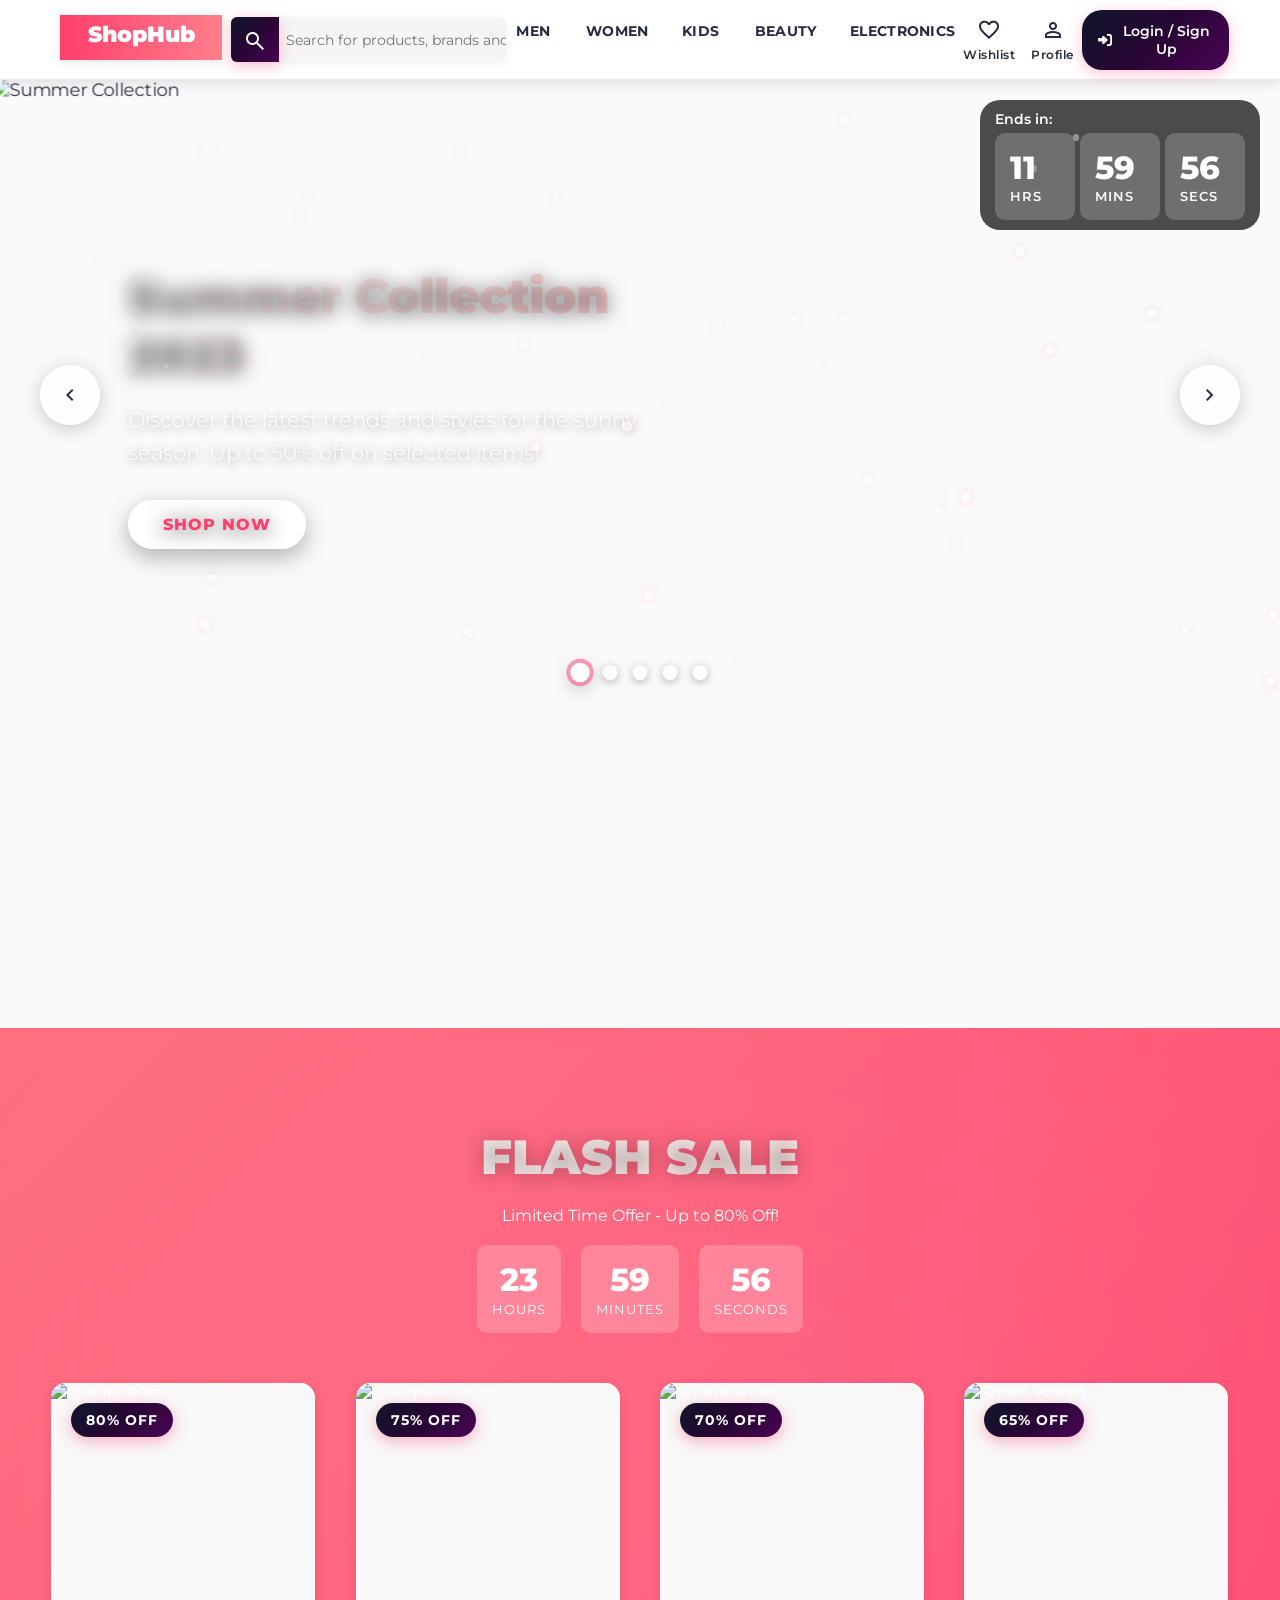
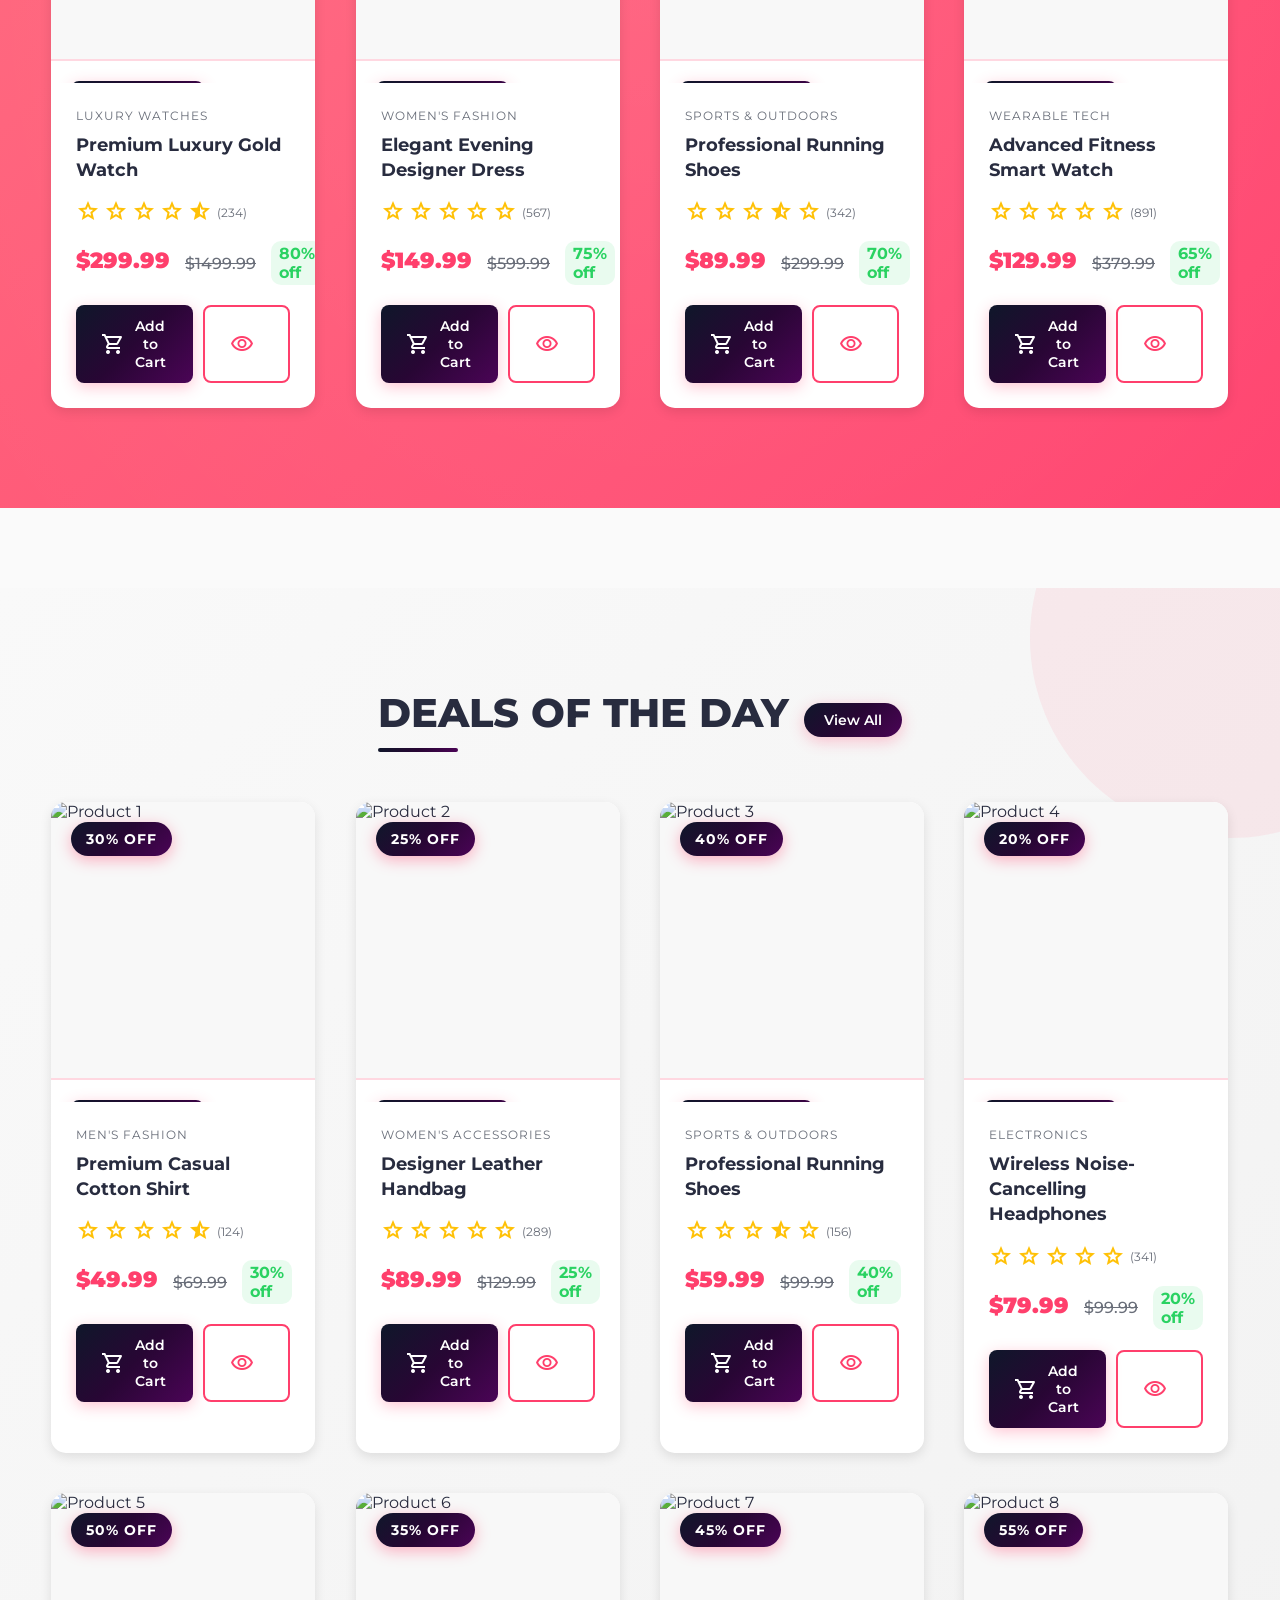
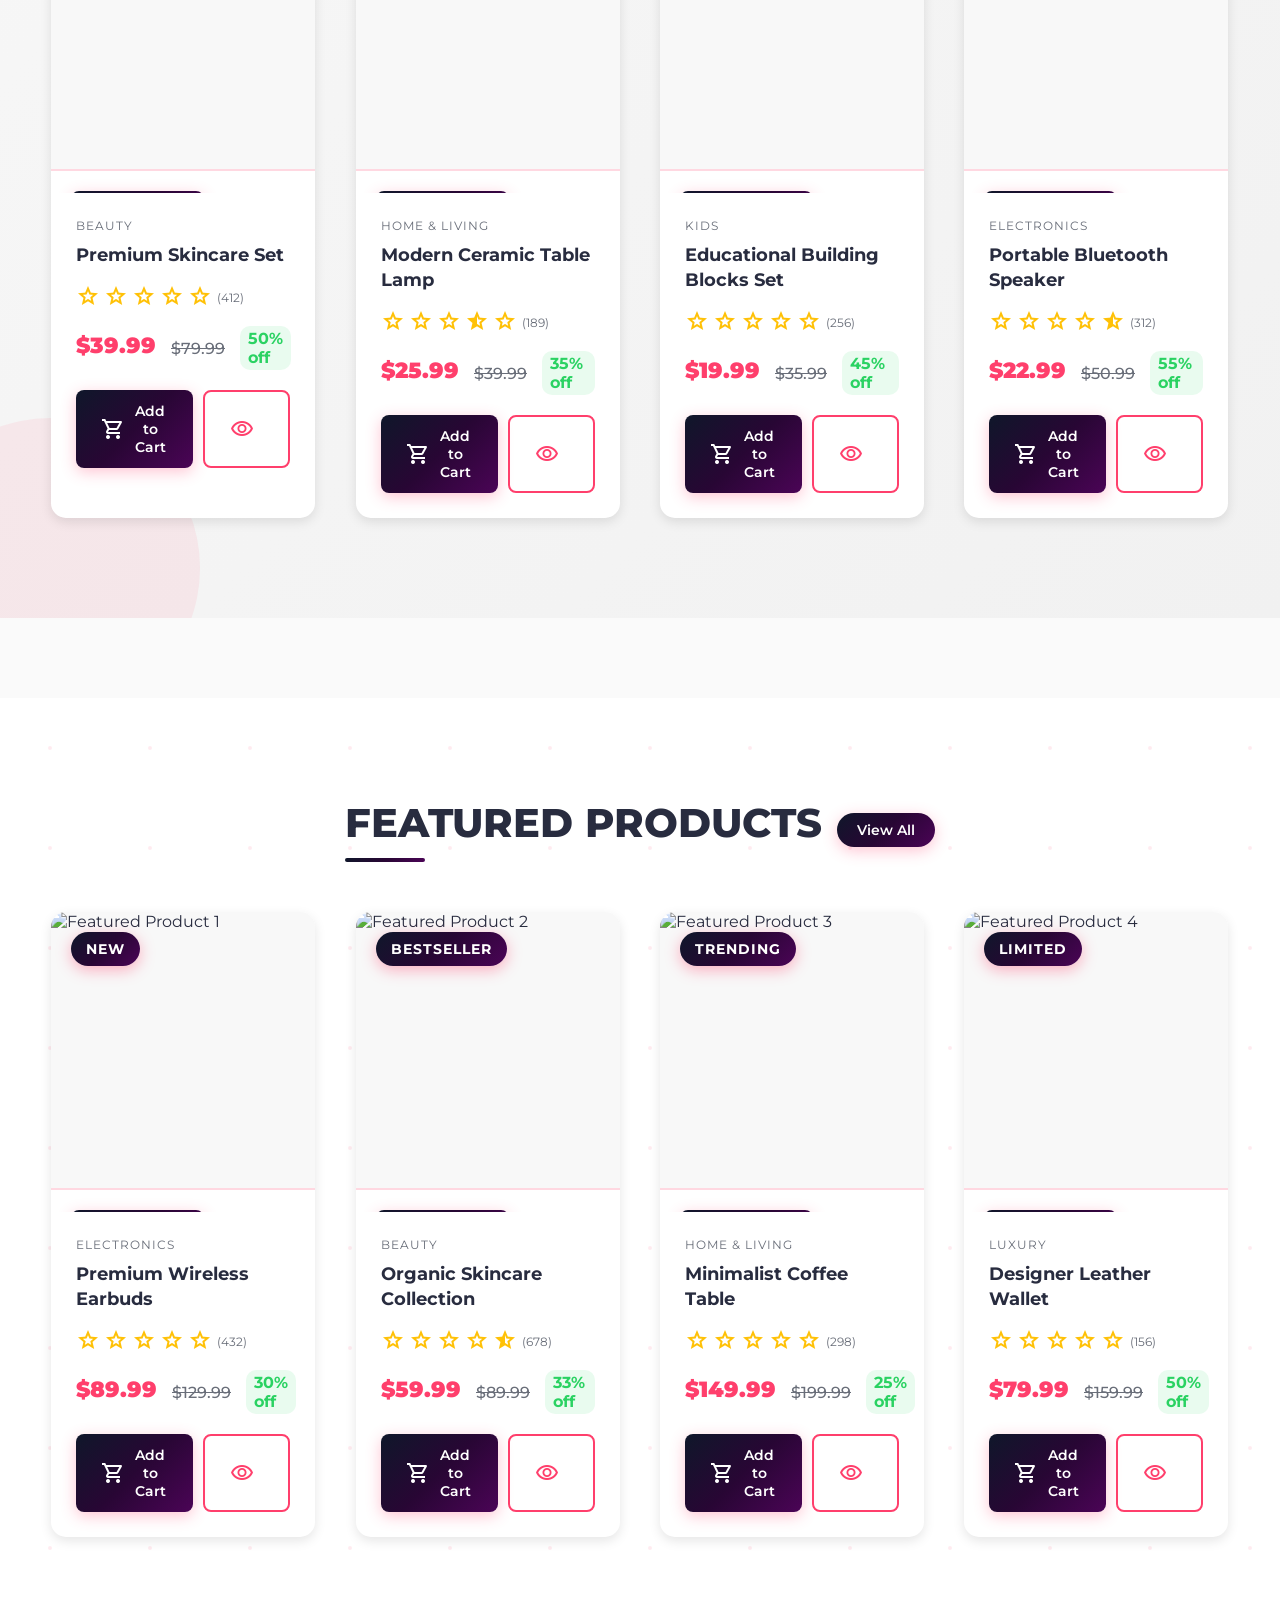
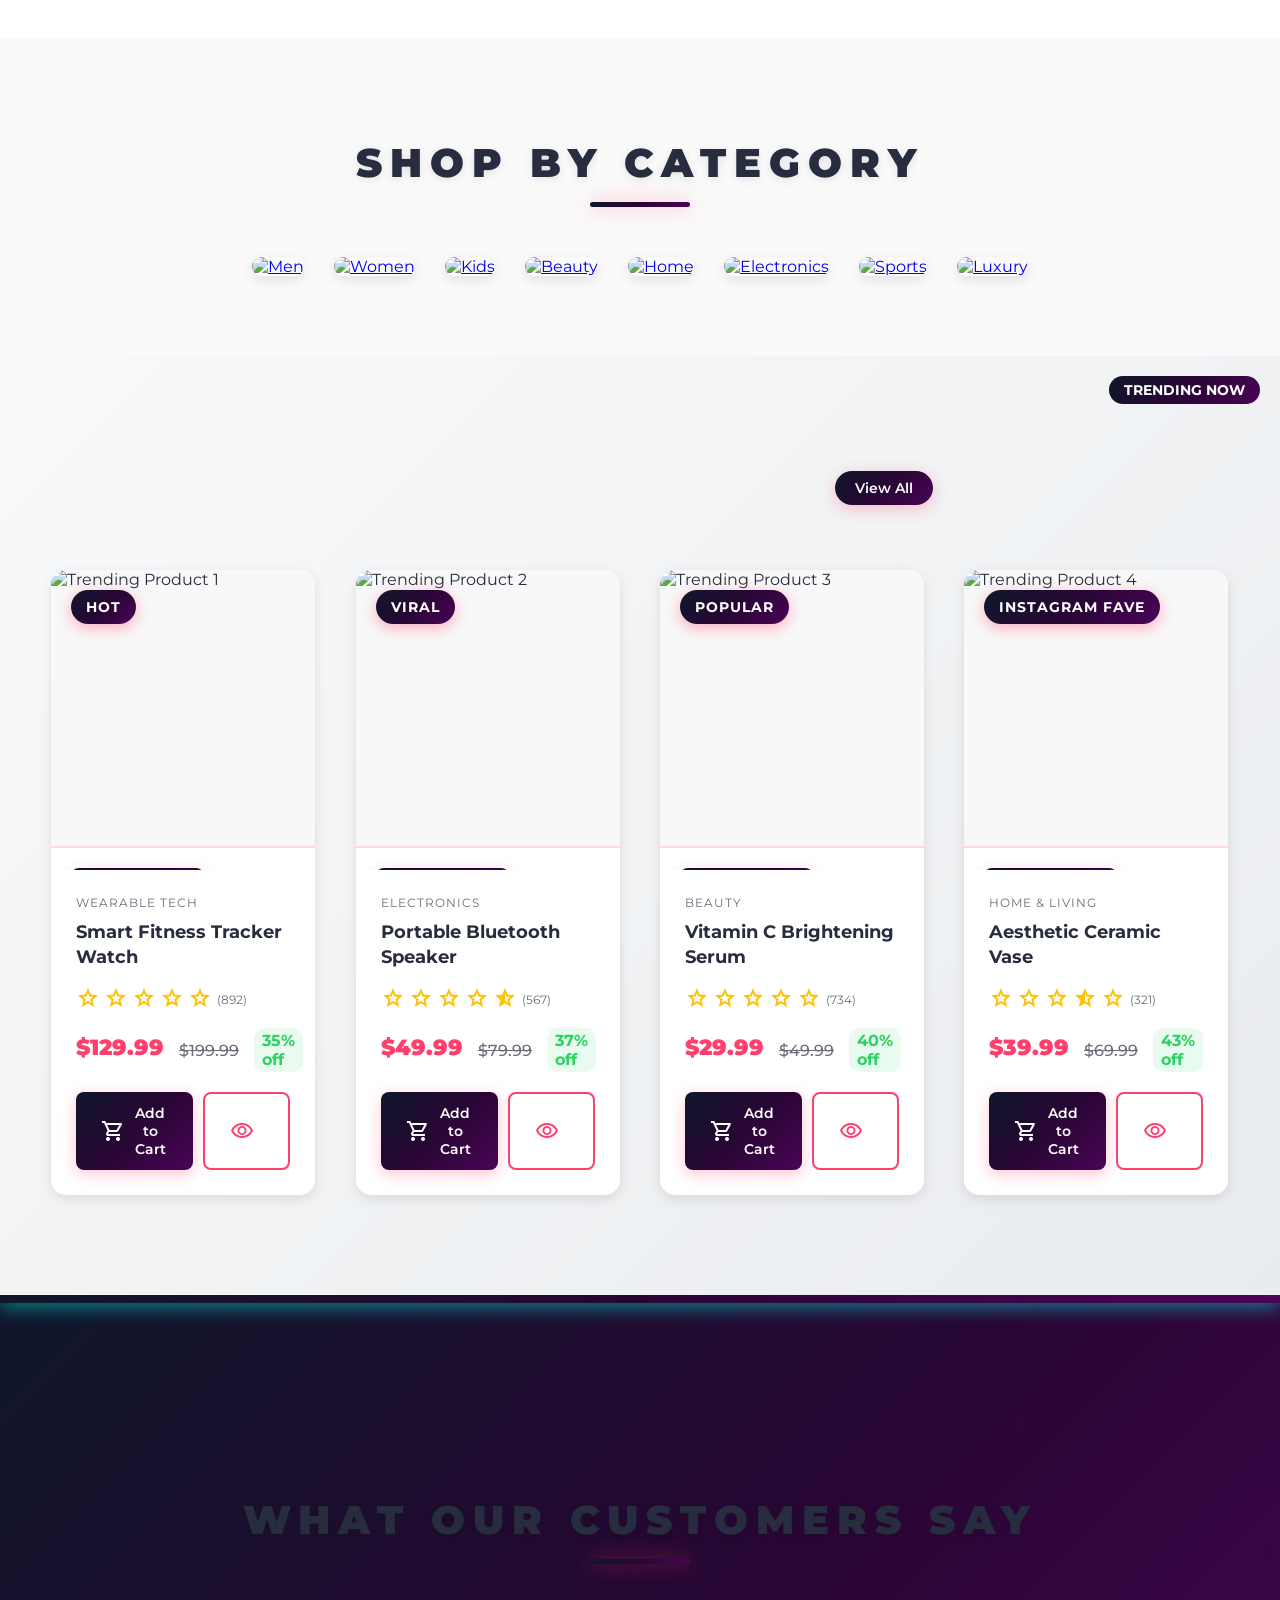
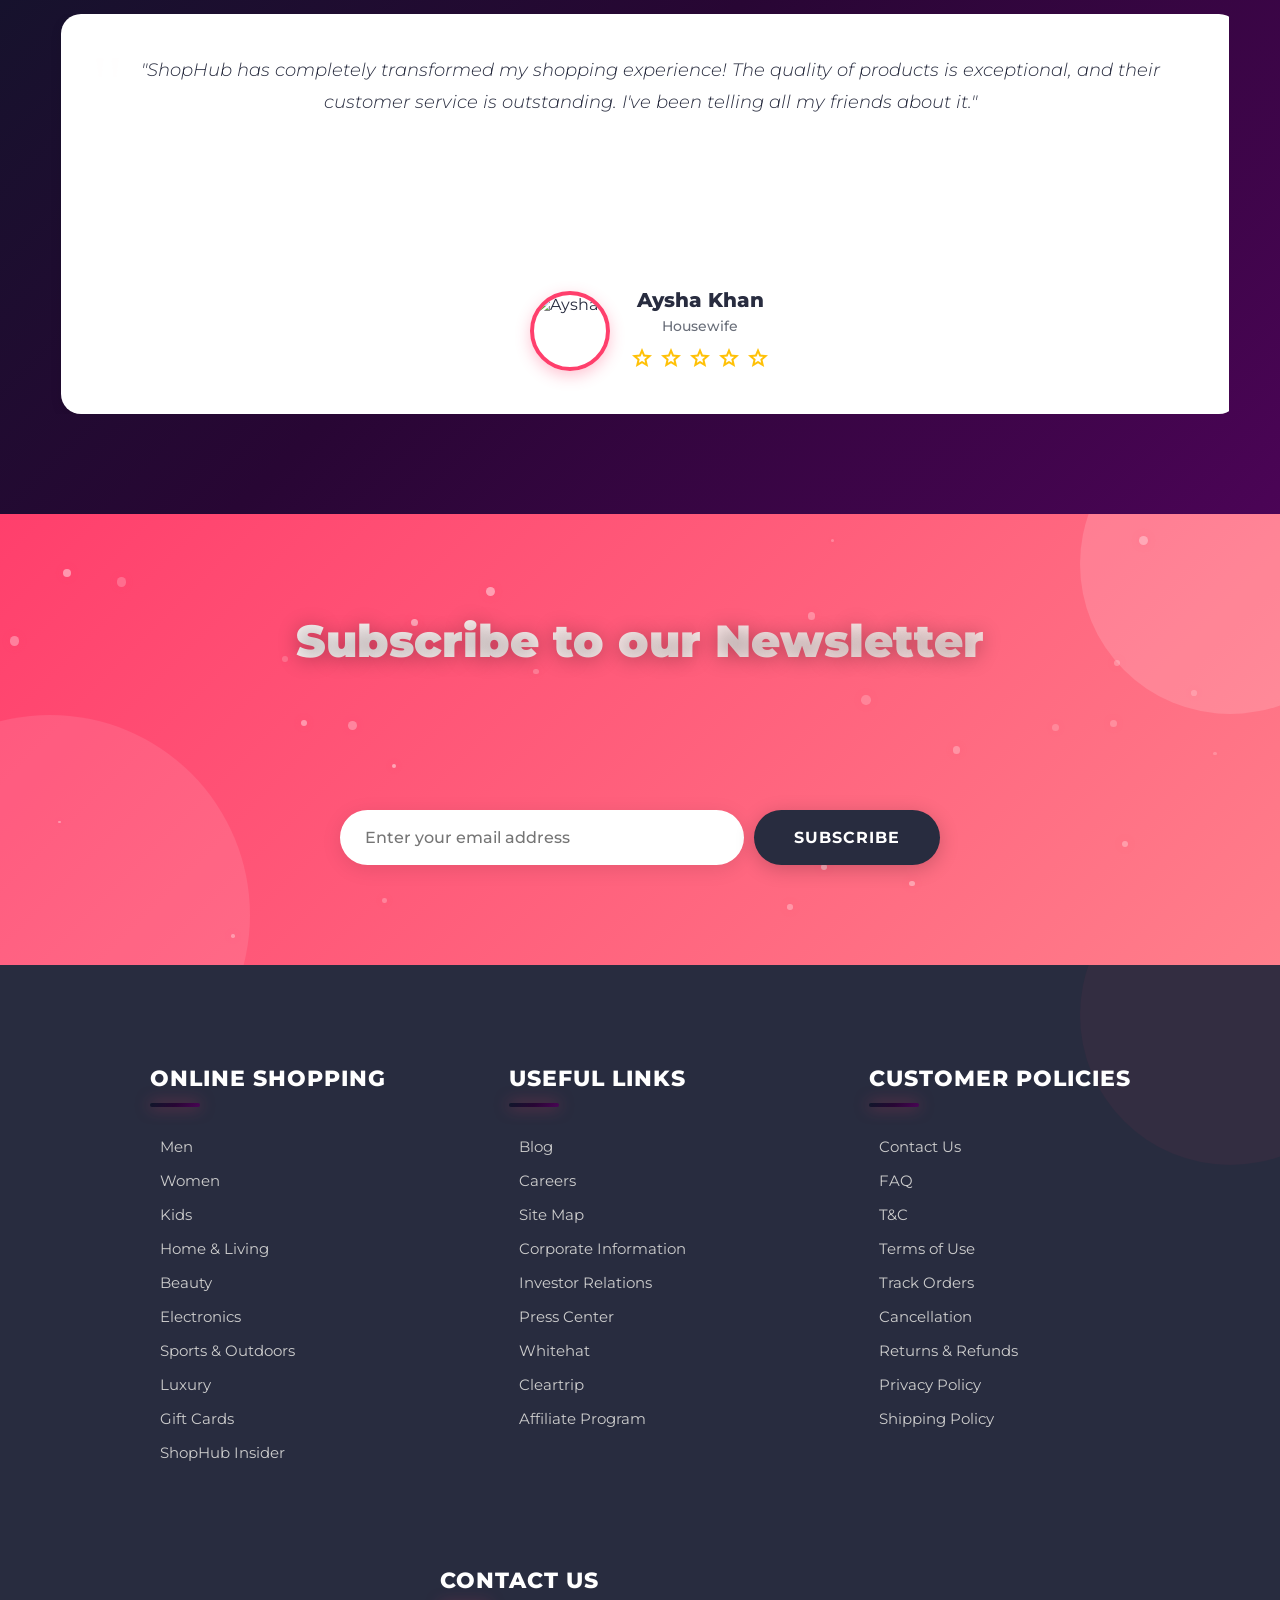
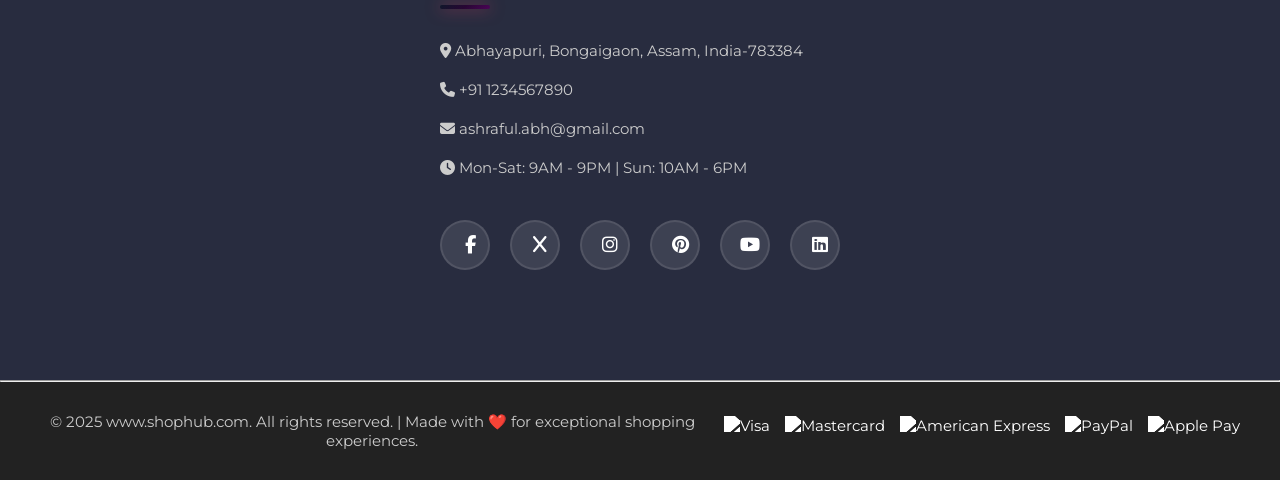
==== commit b46b7abd: "updated code" ====
--- a/index.html
+++ b/index.html
@@ -274,7 +274,7 @@
                     </div>
                 </div>
                 <div class="carousel-item">
-                    <img src="https://t3.ftcdn.net/jpg/05/47/69/58/240_F_547695839_IujiLmCh7AgbYd2Eyk5hgQcCYftTqQxV.jpg" alt="New Arrivals">
+                    <img src="https://t3.ftcdn.net/jpg/02/84/32/52/360_F_284325273_ei2pxwlAyg4ghLOBINFPiF1LVubbfLpA.jpg" alt="New Arrivals">
                     <div class="carousel-content">
                         <h2>New Arrivals</h2>
                         <p>Be the first to explore our newest products. Limited stock available!</p>
@@ -299,7 +299,7 @@
                     </div>
                 </div>
                 <div class="carousel-item">
-                    <img src="https://images.unsplash.com/photo-1581338834647-b0fb40704e21?ixlib=rb-4.0.3&ixid=M3wxMjA3fDB8MHxwaG90by1wYWdlfHx8fGVufDB8fHx8fA%3D%3D&auto=format&fit=crop&w=1374&q=80" alt="Winter Essentials">
+                    <img src="https://encrypted-tbn0.gstatic.com/images?q=tbn:ANd9GcRo-cfHB0GTLSBhLddvGkq_REFiFSCut_i1Yg&s" alt="Winter Essentials">
                     <div class="carousel-content">
                         <h2>Winter Essentials</h2>
                         <p>Stay warm and stylish with our winter collection. Premium quality guaranteed!</p>
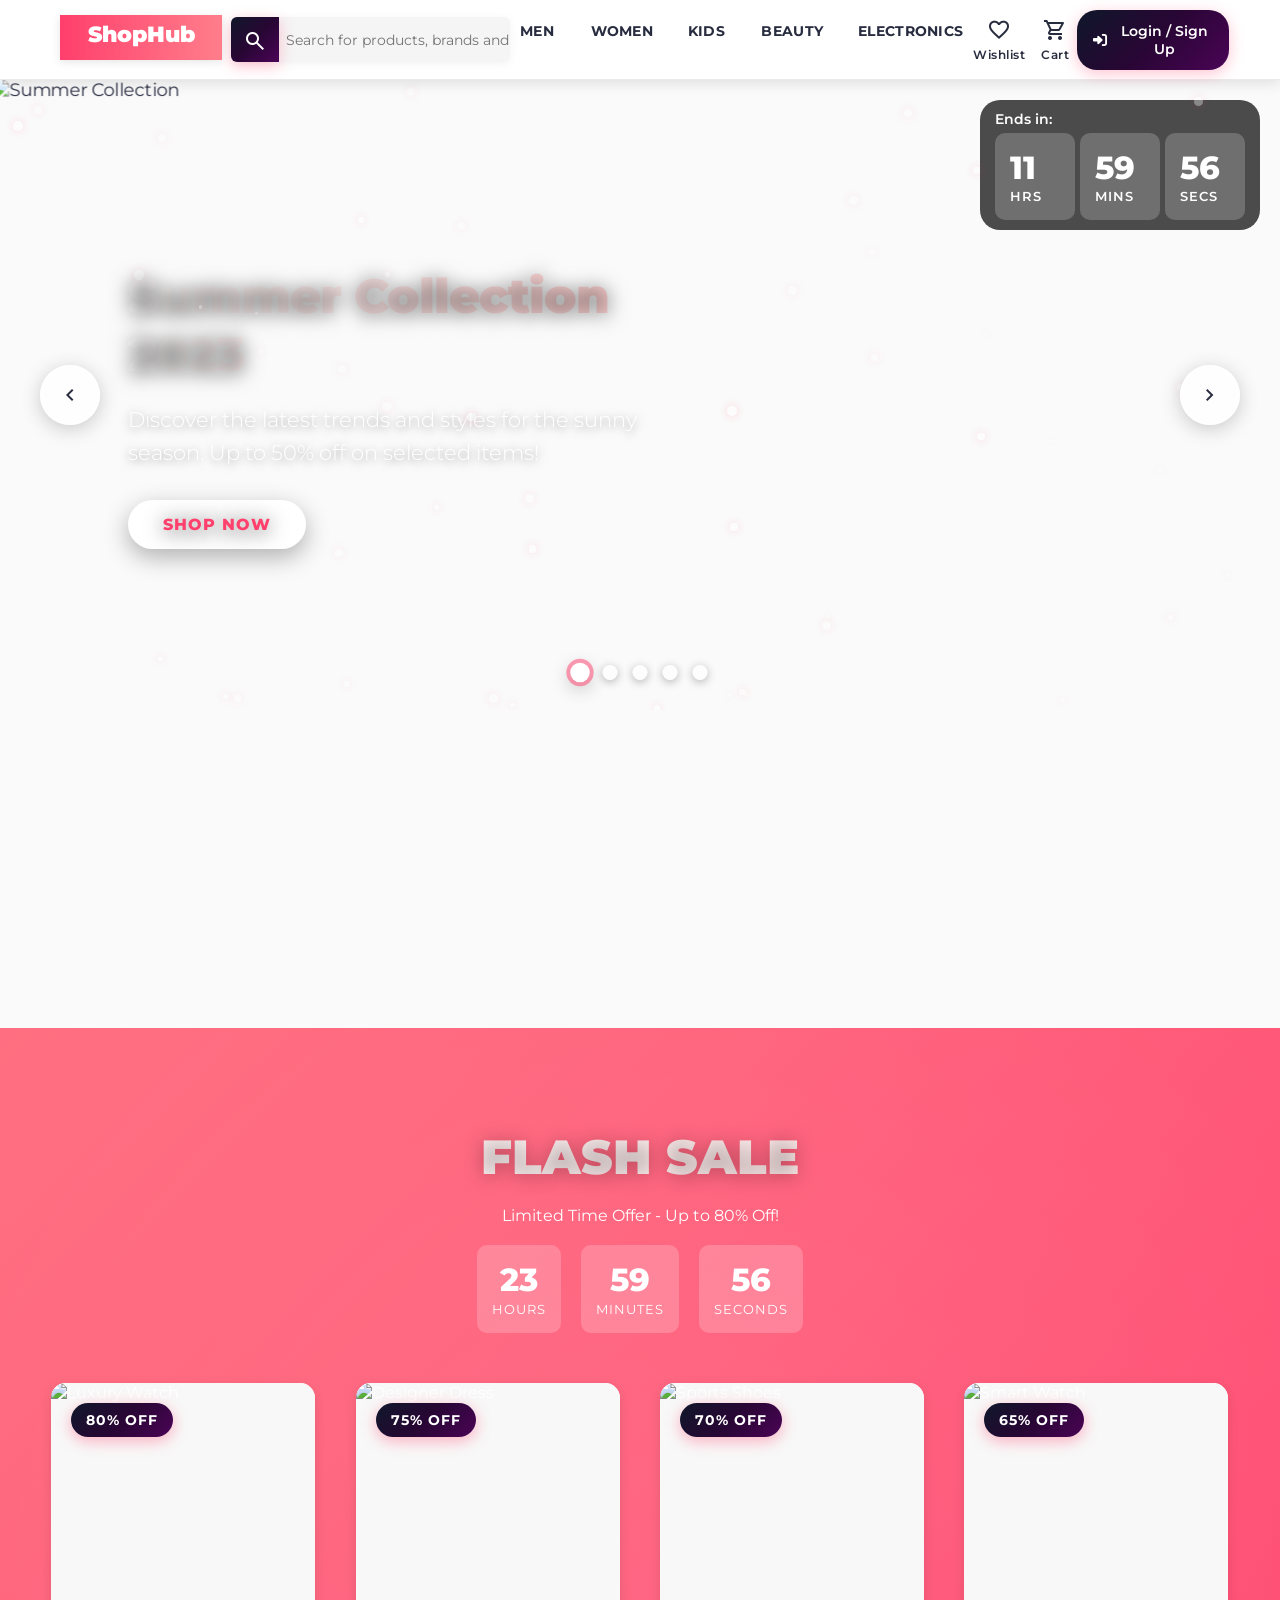
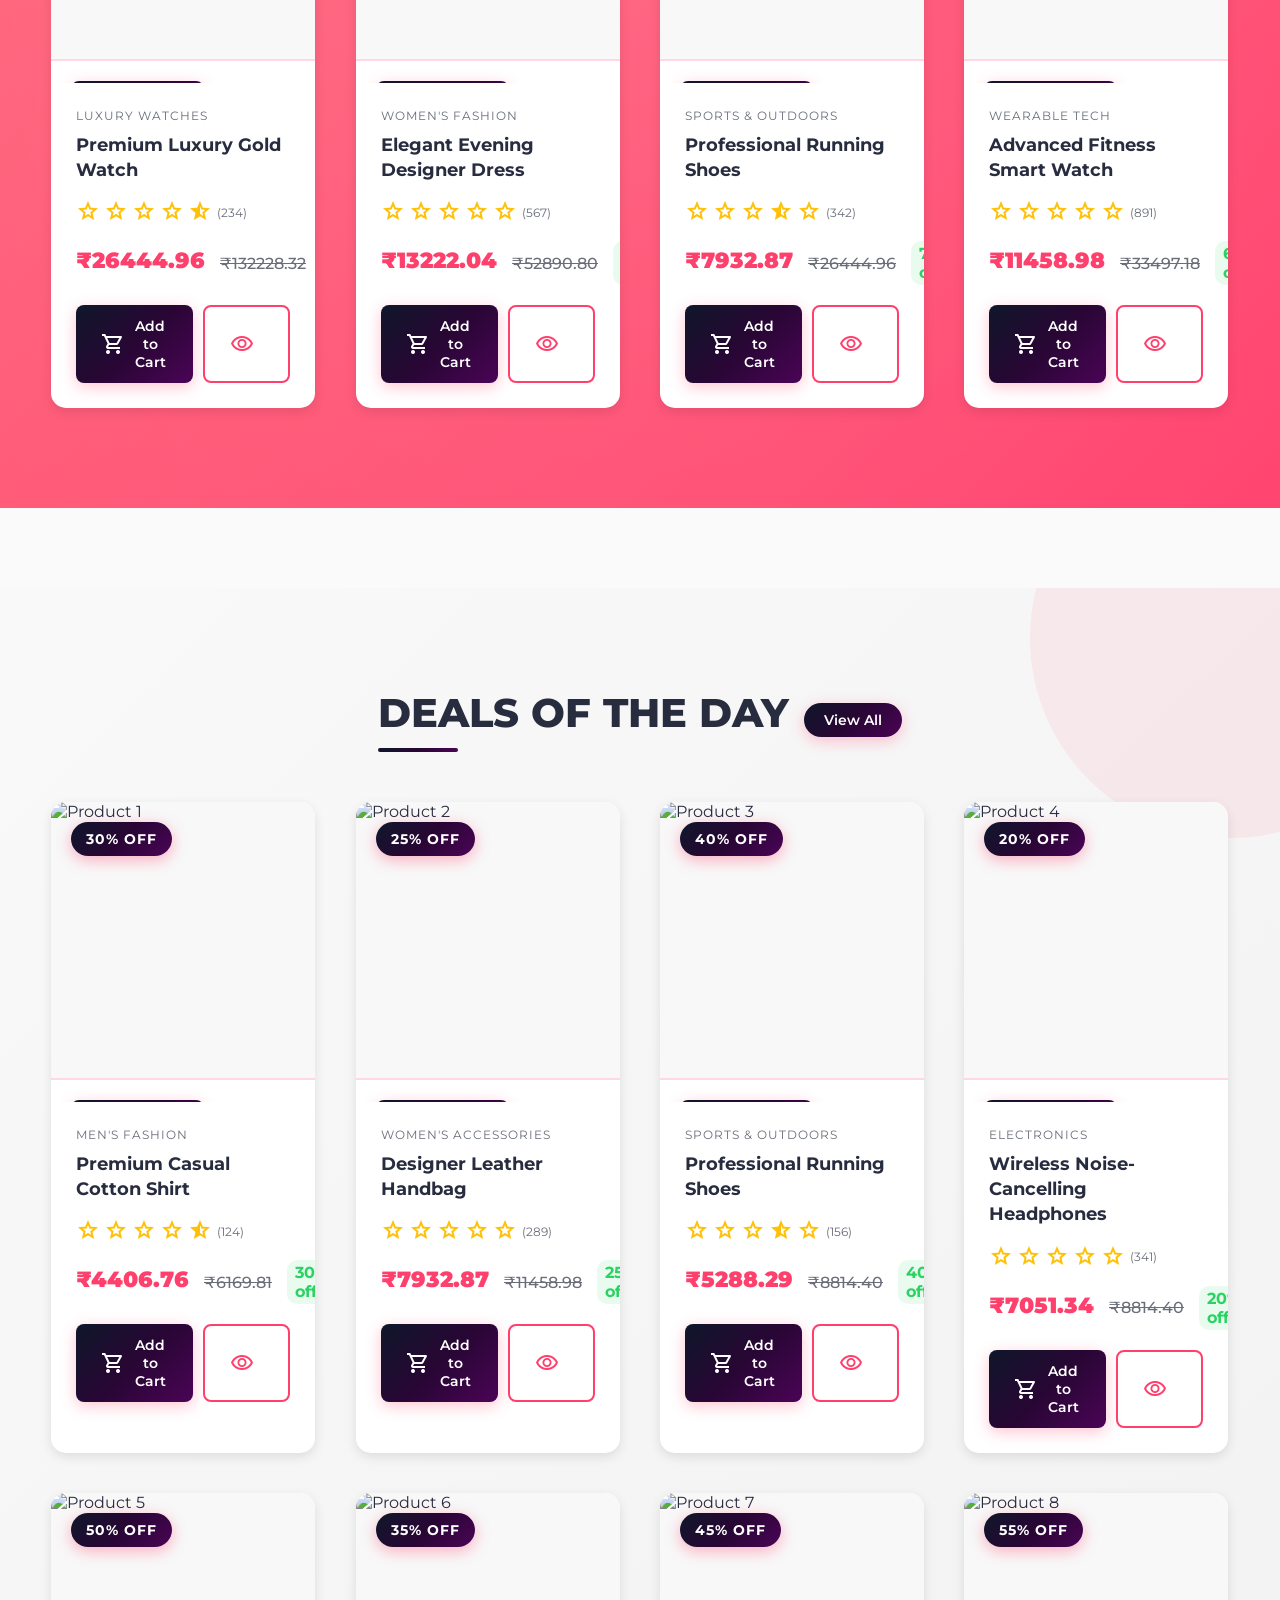
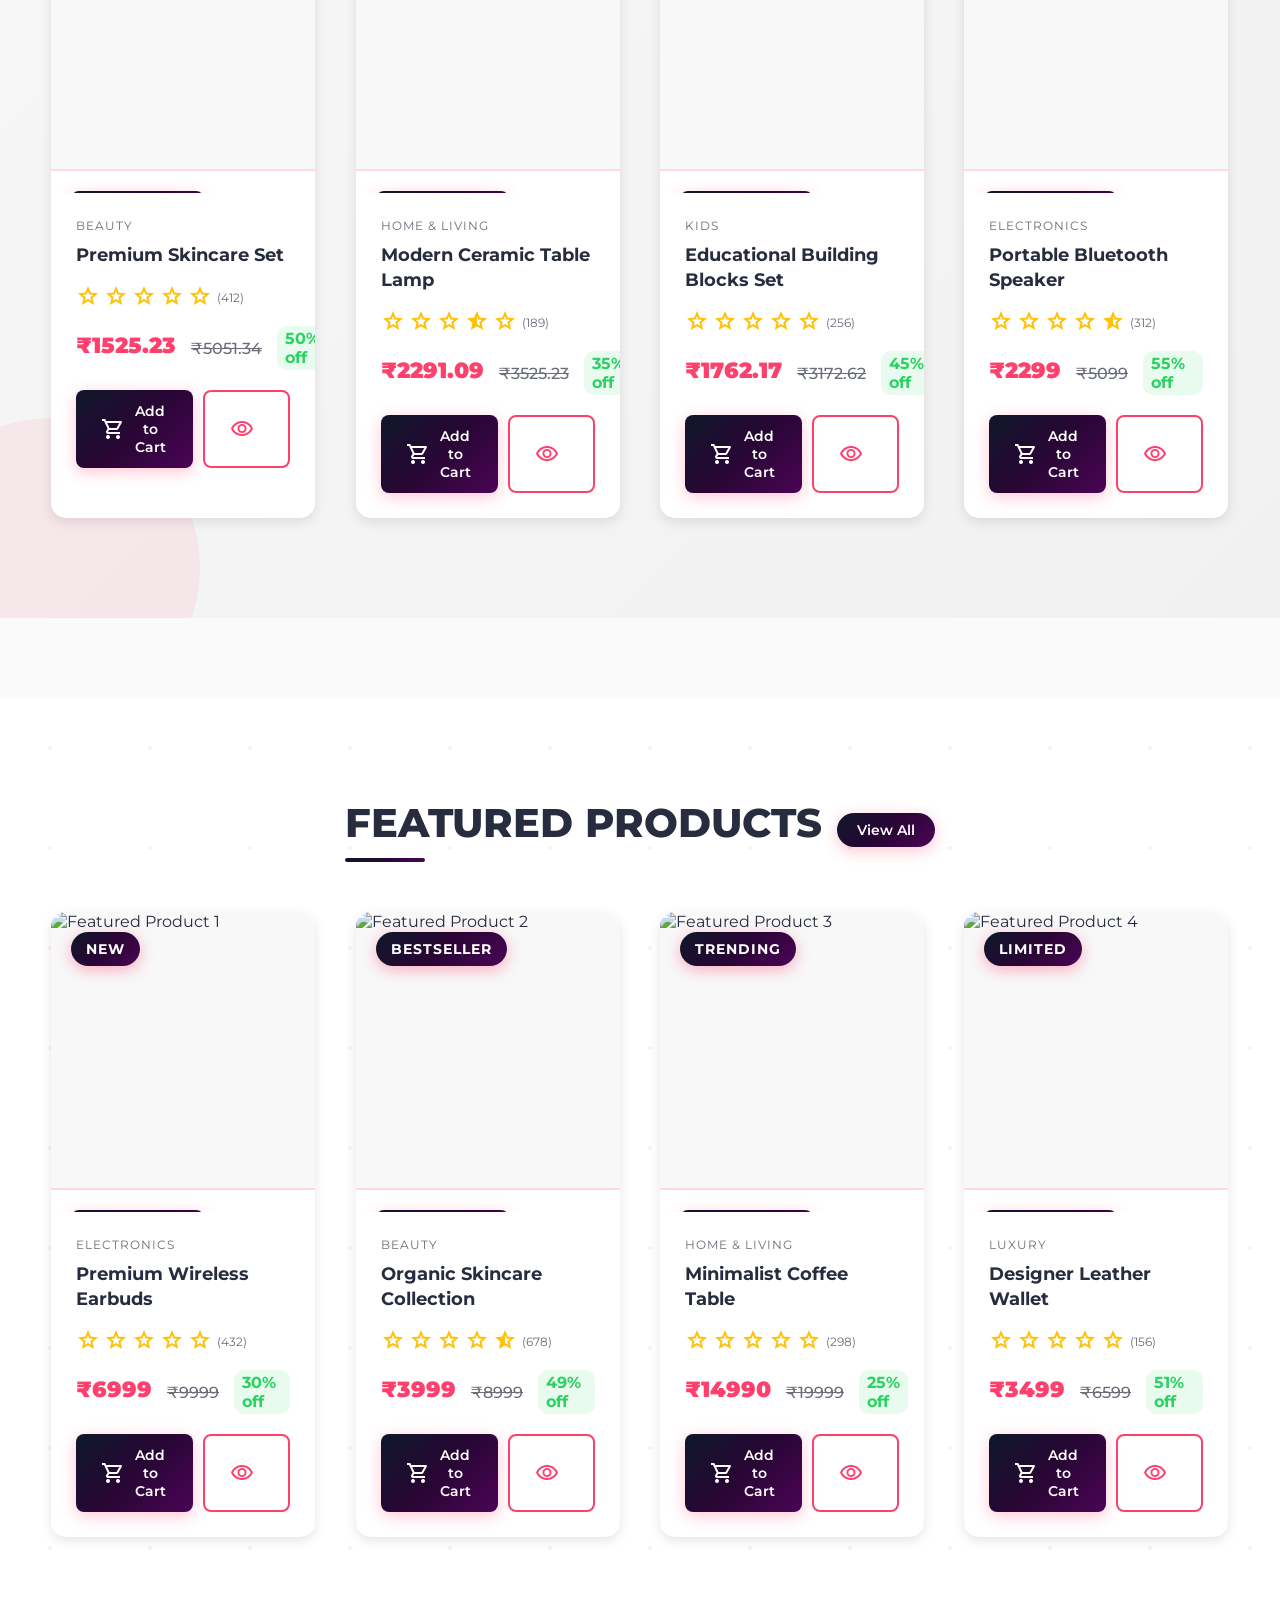
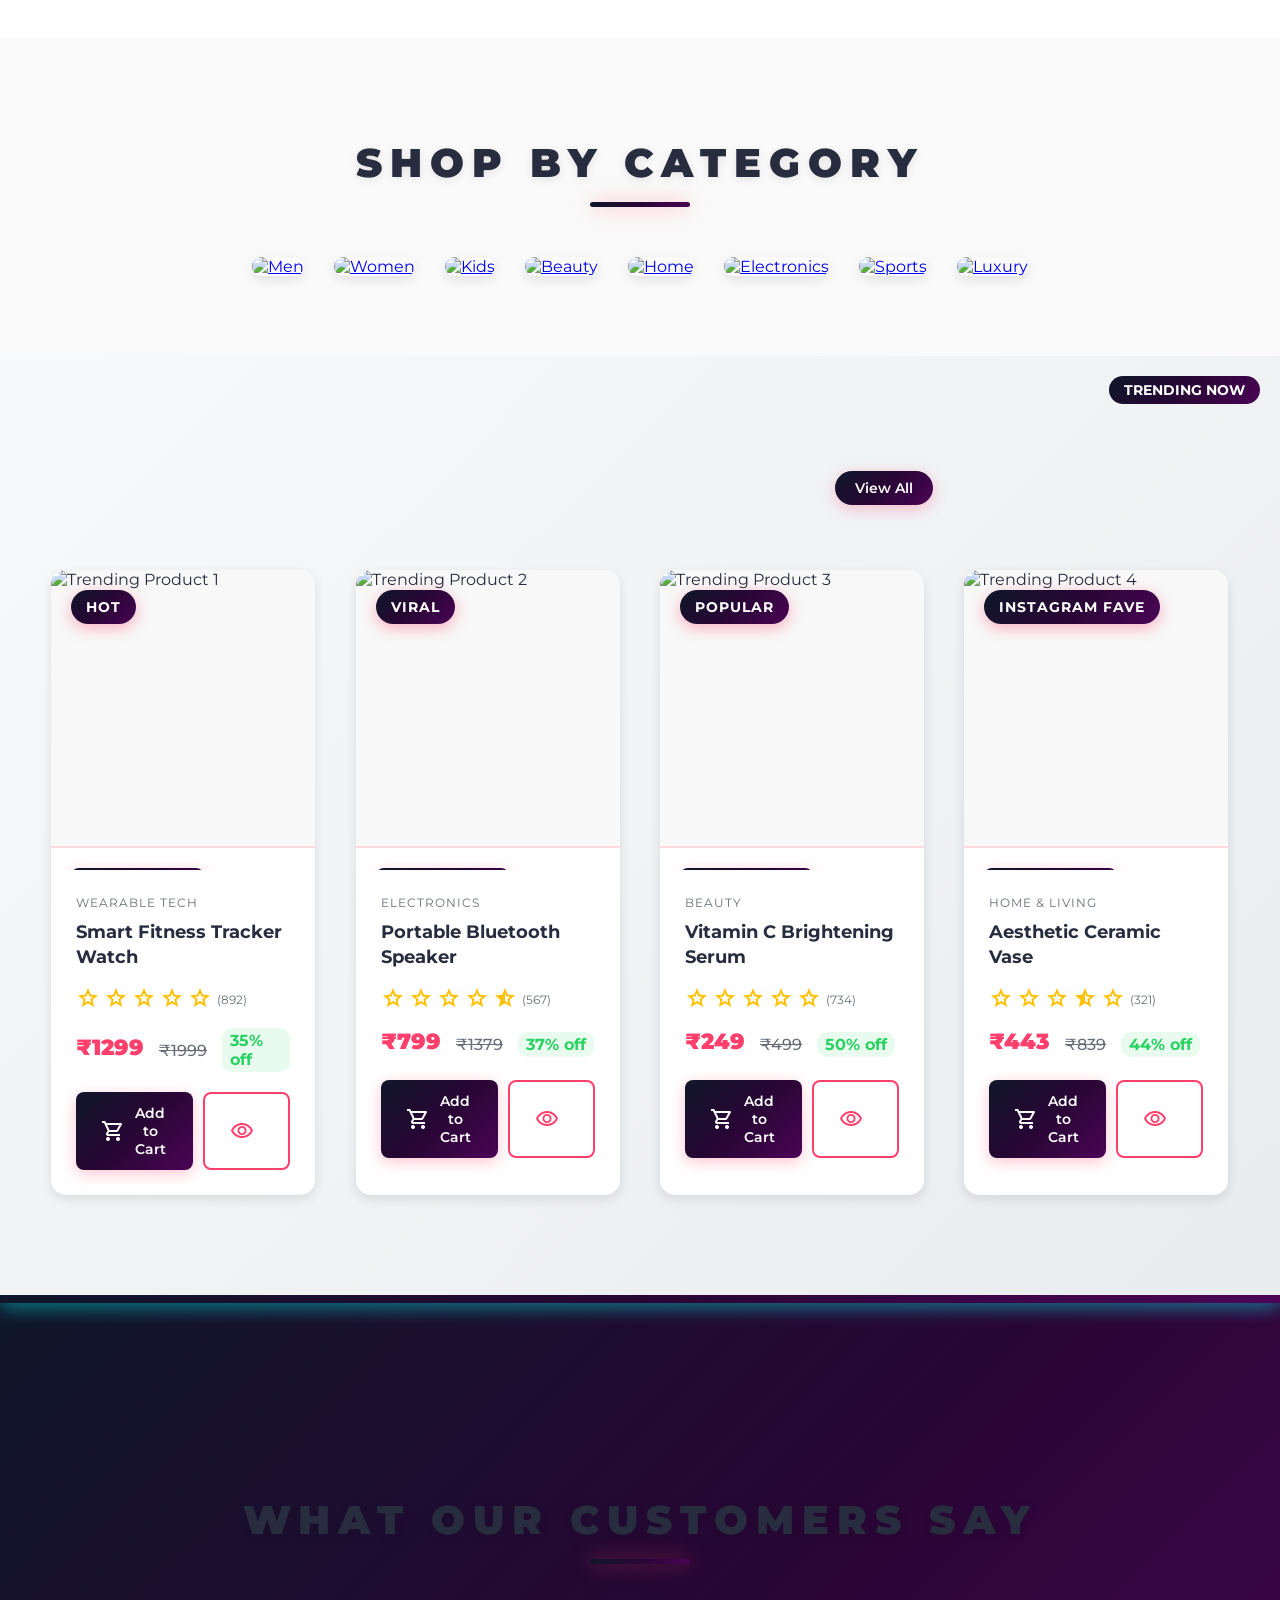
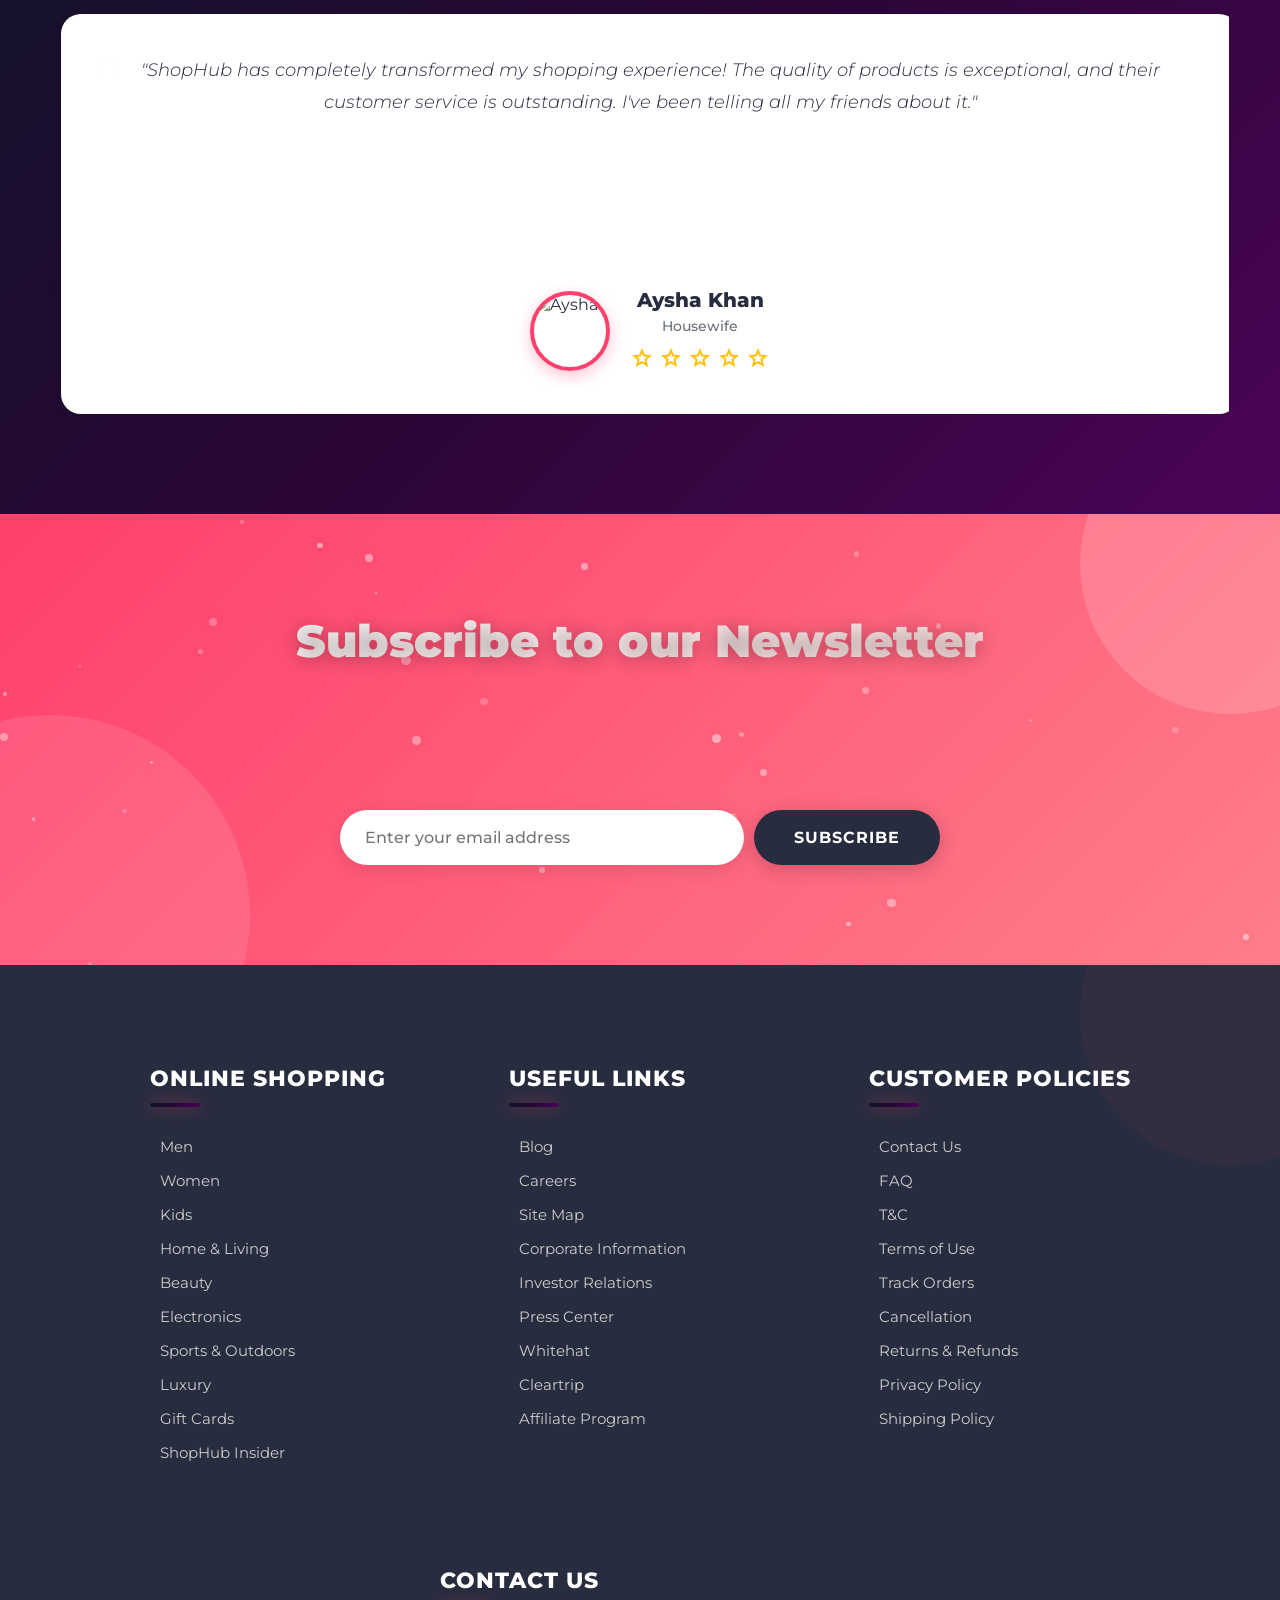
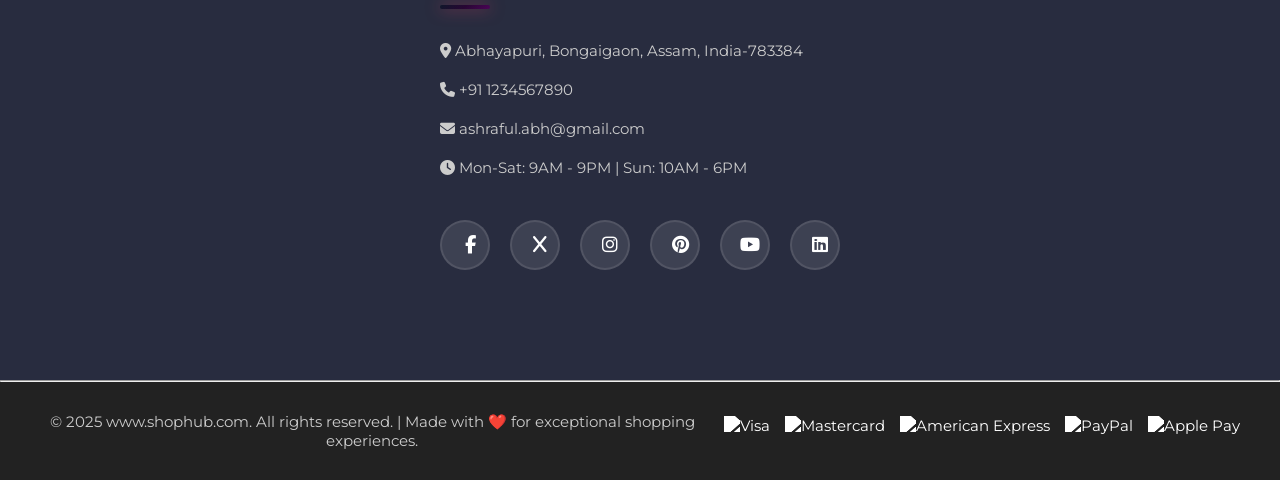
==== commit a602fc02: "Updated code with new changes" ====
--- a/index.html
+++ b/index.html
@@ -136,9 +136,10 @@
                 <span class="action_name">Wishlist</span>
             </a>
             <a href="#" class="action_container">
-                <span class="material-symbols-outlined action_icon">person</span>
-                <span class="action_name">Profile</span>
-            </a>
+    <span class="material-symbols-outlined action_icon">shopping_cart</span>
+    <span class="action_name">Cart</span>
+</a>
+
             <button class="auth_btn">
                 <i class="fas fa-sign-in-alt"></i> Login / Sign Up
             </button>
@@ -511,8 +512,8 @@
                             <div class="rating-count">(234)</div>
                         </div>
                         <div class="product-price">
-                            <span class="current-price">$299.99</span>
-                            <span class="old-price">$1499.99</span>
+                            <span class="current-price">₹26444.96</span>
+                            <span class="old-price">₹132228.32</span>
                             <span class="discount">80% off</span>
                         </div>
                         <div class="product-actions">
@@ -551,8 +552,8 @@
                             <div class="rating-count">(567)</div>
                         </div>
                         <div class="product-price">
-                            <span class="current-price">$149.99</span>
-                            <span class="old-price">$599.99</span>
+                            <span class="current-price">₹13222.04</span>
+                            <span class="old-price">₹52890.80</span>
                             <span class="discount">75% off</span>
                         </div>
                         <div class="product-actions">
@@ -591,8 +592,8 @@
                             <div class="rating-count">(342)</div>
                         </div>
                         <div class="product-price">
-                            <span class="current-price">$89.99</span>
-                            <span class="old-price">$299.99</span>
+                            <span class="current-price">₹7932.87</span>
+                            <span class="old-price">₹26444.96</span>
                             <span class="discount">70% off</span>
                         </div>
                         <div class="product-actions">
@@ -631,8 +632,8 @@
                             <div class="rating-count">(891)</div>
                         </div>
                         <div class="product-price">
-                            <span class="current-price">$129.99</span>
-                            <span class="old-price">$379.99</span>
+                            <span class="current-price">₹11458.98</span>
+                            <span class="old-price">₹33497.18</span>
                             <span class="discount">65% off</span>
                         </div>
                         <div class="product-actions">
@@ -681,8 +682,8 @@
                             <div class="rating-count">(124)</div>
                         </div>
                         <div class="product-price">
-                            <span class="current-price">$49.99</span>
-                            <span class="old-price">$69.99</span>
+                            <span class="current-price">₹4406.76</span>
+                            <span class="old-price">₹6169.81</span>
                             <span class="discount">30% off</span>
                         </div>
                         <div class="product-actions">
@@ -721,8 +722,8 @@
                             <div class="rating-count">(289)</div>
                         </div>
                         <div class="product-price">
-                            <span class="current-price">$89.99</span>
-                            <span class="old-price">$129.99</span>
+                            <span class="current-price">₹7932.87</span>
+                            <span class="old-price">₹11458.98</span>
                             <span class="discount">25% off</span>
                         </div>
                         <div class="product-actions">
@@ -761,8 +762,8 @@
                             <div class="rating-count">(156)</div>
                         </div>
                         <div class="product-price">
-                            <span class="current-price">$59.99</span>
-                            <span class="old-price">$99.99</span>
+                            <span class="current-price">₹5288.29</span>
+                            <span class="old-price">₹8814.40</span>
                             <span class="discount">40% off</span>
                         </div>
                         <div class="product-actions">
@@ -801,8 +802,8 @@
                             <div class="rating-count">(341)</div>
                         </div>
                         <div class="product-price">
-                            <span class="current-price">$79.99</span>
-                            <span class="old-price">$99.99</span>
+                            <span class="current-price">₹7051.34</span>
+                            <span class="old-price">₹8814.40</span>
                             <span class="discount">20% off</span>
                         </div>
                         <div class="product-actions">
@@ -841,8 +842,8 @@
                             <div class="rating-count">(412)</div>
                         </div>
                         <div class="product-price">
-                            <span class="current-price">$39.99</span>
-                            <span class="old-price">$79.99</span>
+                            <span class="current-price">₹1525.23</span>
+                            <span class="old-price">₹5051.34</span>
                             <span class="discount">50% off</span>
                         </div>
                         <div class="product-actions">
@@ -881,8 +882,8 @@
                             <div class="rating-count">(189)</div>
                         </div>
                         <div class="product-price">
-                            <span class="current-price">$25.99</span>
-                            <span class="old-price">$39.99</span>
+                            <span class="current-price">₹2291.09</span>
+                            <span class="old-price">₹3525.23</span>
                             <span class="discount">35% off</span>
                         </div>
                         <div class="product-actions">
@@ -921,8 +922,8 @@
                             <div class="rating-count">(256)</div>
                         </div>
                         <div class="product-price">
-                            <span class="current-price">$19.99</span>
-                            <span class="old-price">$35.99</span>
+                            <span class="current-price">₹1762.17</span>
+                            <span class="old-price">₹3172.62</span>
                             <span class="discount">45% off</span>
                         </div>
                         <div class="product-actions">
@@ -961,8 +962,8 @@
                             <div class="rating-count">(312)</div>
                         </div>
                         <div class="product-price">
-                            <span class="current-price">$22.99</span>
-                            <span class="old-price">$50.99</span>
+                            <span class="current-price">₹2299</span>
+                            <span class="old-price">₹5099</span>
                             <span class="discount">55% off</span>
                         </div>
                         <div class="product-actions">
@@ -1011,8 +1012,8 @@
                             <div class="rating-count">(432)</div>
                         </div>
                         <div class="product-price">
-                            <span class="current-price">$89.99</span>
-                            <span class="old-price">$129.99</span>
+                            <span class="current-price">₹6999</span>
+                            <span class="old-price">₹9999</span>
                             <span class="discount">30% off</span>
                         </div>
                         <div class="product-actions">
@@ -1051,9 +1052,9 @@
                             <div class="rating-count">(678)</div>
                         </div>
                         <div class="product-price">
-                            <span class="current-price">$59.99</span>
-                            <span class="old-price">$89.99</span>
-                            <span class="discount">33% off</span>
+                            <span class="current-price">₹3999</span>
+                            <span class="old-price">₹8999</span>
+                            <span class="discount">49% off</span>
                         </div>
                         <div class="product-actions">
                             <button class="btn btn-primary"><span class="material-symbols-outlined">shopping_cart</span> Add to Cart</button>
@@ -1091,8 +1092,8 @@
                             <div class="rating-count">(298)</div>
                         </div>
                         <div class="product-price">
-                            <span class="current-price">$149.99</span>
-                            <span class="old-price">$199.99</span>
+                            <span class="current-price">₹14990</span>
+                            <span class="old-price">₹19999</span>
                             <span class="discount">25% off</span>
                         </div>
                         <div class="product-actions">
@@ -1131,9 +1132,9 @@
                             <div class="rating-count">(156)</div>
                         </div>
                         <div class="product-price">
-                            <span class="current-price">$79.99</span>
-                            <span class="old-price">$159.99</span>
-                            <span class="discount">50% off</span>
+                            <span class="current-price">₹3499</span>
+                            <span class="old-price">₹6599</span>
+                            <span class="discount">51% off</span>
                         </div>
                         <div class="product-actions">
                             <button class="btn btn-primary"><span class="material-symbols-outlined">shopping_cart</span> Add to Cart</button>
@@ -1307,8 +1308,8 @@
                             <div class="rating-count">(892)</div>
                         </div>
                         <div class="product-price">
-                            <span class="current-price">$129.99</span>
-                            <span class="old-price">$199.99</span>
+                            <span class="current-price">₹1299</span>
+                            <span class="old-price">₹1999</span>
                             <span class="discount">35% off</span>
                         </div>
                         <div class="product-actions">
@@ -1347,8 +1348,8 @@
                             <div class="rating-count">(567)</div>
                         </div>
                         <div class="product-price">
-                            <span class="current-price">$49.99</span>
-                            <span class="old-price">$79.99</span>
+                            <span class="current-price">₹799</span>
+                            <span class="old-price">₹1379</span>
                             <span class="discount">37% off</span>
                         </div>
                         <div class="product-actions">
@@ -1387,9 +1388,9 @@
                             <div class="rating-count">(734)</div>
                         </div>
                         <div class="product-price">
-                            <span class="current-price">$29.99</span>
-                            <span class="old-price">$49.99</span>
-                            <span class="discount">40% off</span>
+                            <span class="current-price">₹249</span>
+                            <span class="old-price">₹499</span>
+                            <span class="discount">50% off</span>
                         </div>
                         <div class="product-actions">
                             <button class="btn btn-primary"><span class="material-symbols-outlined">shopping_cart</span> Add to Cart</button>
@@ -1427,9 +1428,9 @@
                             <div class="rating-count">(321)</div>
                         </div>
                         <div class="product-price">
-                            <span class="current-price">$39.99</span>
-                            <span class="old-price">$69.99</span>
-                            <span class="discount">43% off</span>
+                            <span class="current-price">₹443</span>
+                            <span class="old-price">₹839</span>
+                            <span class="discount">44% off</span>
                         </div>
                         <div class="product-actions">
                             <button class="btn btn-primary"><span class="material-symbols-outlined">shopping_cart</span> Add to Cart</button>
@@ -1552,7 +1553,48 @@
             <div class="particles" id="particles-2"></div>
         </section>
     </main>
-    
+     <div class="auth-modal-overlay">
+        <div class="auth-modal">
+            <div class="auth-modal-close">&times;</div>
+            <div class="auth-form-container">
+                <div class="auth-form login-form active">
+                    <h2>Login to ShopHub</h2>
+                    <form>
+                        <div class="form-group">
+                            <label for="login-email">Email</label>
+                            <input type="email" id="login-email" required>
+                        </div>
+                        <div class="form-group">
+                            <label for="login-password">Password</label>
+                            <input type="password" id="login-password" required>
+                        </div>
+                        <button type="submit" class="auth-submit-btn">Login</button>
+                    </form>
+                    <p class="form-switch">Don't have an account? <a href="#" class="switch-to-signup">Sign Up</a></p>
+                </div>
+
+                <div class="auth-form signup-form">
+                    <h2>Create an Account</h2>
+                    <form>
+                        <div class="form-group">
+                            <label for="signup-name">Full Name</label>
+                            <input type="text" id="signup-name" required>
+                        </div>
+                        <div class="form-group">
+                            <label for="signup-email">Email</label>
+                            <input type="email" id="signup-email" required>
+                        </div>
+                        <div class="form-group">
+                            <label for="signup-password">Password</label>
+                            <input type="password" id="signup-password" required>
+                        </div>
+                        <button type="submit" class="auth-submit-btn">Sign Up</button>
+                    </form>
+                    <p class="form-switch">Already have an account? <a href="#" class="switch-to-login">Login</a></p>
+                </div>
+            </div>
+        </div>
+    </div>
     <!-- Footer Section -->
     <footer>
         <div class="footer_container">
--- a/styles.css
+++ b/styles.css
@@ -2500,4 +2500,142 @@
         ::selection {
             background: var(--primary-gradient);
             color: var(--white);
-        }+        }
+
+
+        /* Auth Modal Styles */
+.auth-modal-overlay {
+    position: fixed;
+    top: 0;
+    left: 0;
+    width: 100%;
+    height: 100%;
+    background: rgba(0, 0, 0, 0.6);
+    display: flex;
+    justify-content: center;
+    align-items: center;
+    z-index: 10002;
+    opacity: 0;
+    visibility: hidden;
+    transition: opacity 0.4s ease, visibility 0.4s ease;
+    backdrop-filter: blur(5px);
+}
+
+.auth-modal-overlay.active {
+    opacity: 1;
+    visibility: visible;
+}
+
+.auth-modal {
+    background: var(--white);
+    padding: 40px;
+    border-radius: 20px;
+    box-shadow: var(--shadow-hover);
+    width: 90%;
+    max-width: 450px;
+    position: relative;
+    transform: scale(0.9) translateY(-20px);
+    transition: transform 0.4s cubic-bezier(0.175, 0.885, 0.32, 1.275);
+    text-align: center;
+}
+
+.auth-modal-overlay.active .auth-modal {
+    transform: scale(1) translateY(0);
+}
+
+.auth-modal-close {
+    position: absolute;
+    top: 15px;
+    right: 20px;
+    font-size: 30px;
+    color: var(--gray);
+    cursor: pointer;
+    transition: var(--transition-standard);
+}
+
+.auth-modal-close:hover {
+    color: var(--primary);
+    transform: rotate(90deg);
+}
+
+.auth-form-container {
+    overflow: hidden; /* For the slide effect */
+}
+
+.auth-form {
+    display: none;
+}
+
+.auth-form.active {
+    display: block;
+    animation: fadeIn 0.5s ease-in-out;
+}
+
+.auth-form h2 {
+    font-size: 2rem;
+    color: var(--dark);
+    margin-bottom: 25px;
+    font-weight: 800;
+}
+
+.form-group {
+    margin-bottom: 20px;
+    text-align: left;
+}
+
+.form-group label {
+    display: block;
+    font-weight: 600;
+    margin-bottom: 8px;
+    color: var(--gray);
+}
+
+.form-group input {
+    width: 100%;
+    padding: 15px;
+    border: 1px solid #ddd;
+    border-radius: 8px;
+    font-size: 16px;
+    transition: var(--transition-standard);
+}
+
+.form-group input:focus {
+    outline: none;
+    border-color: var(--primary);
+    box-shadow: 0 0 0 3px rgba(255, 63, 108, 0.3);
+}
+
+.auth-submit-btn {
+    width: 100%;
+    padding: 15px;
+    border: none;
+    border-radius: 8px;
+    background: var(--primary-gradient);
+    color: var(--white);
+    font-size: 18px;
+    font-weight: 700;
+    cursor: pointer;
+    transition: var(--transition-standard);
+    box-shadow: 0 4px 15px rgba(255, 63, 108, 0.3);
+}
+
+.auth-submit-btn:hover {
+    transform: translateY(-3px) scale(1.02);
+    box-shadow: 0 8px 25px rgba(255, 63, 108, 0.4);
+}
+
+.form-switch {
+    margin-top: 25px;
+    font-size: 14px;
+    color: var(--gray);
+}
+
+.form-switch a {
+    color: var(--primary);
+    font-weight: 600;
+    text-decoration: none;
+}
+
+.form-switch a:hover {
+    text-decoration: underline;
+}
